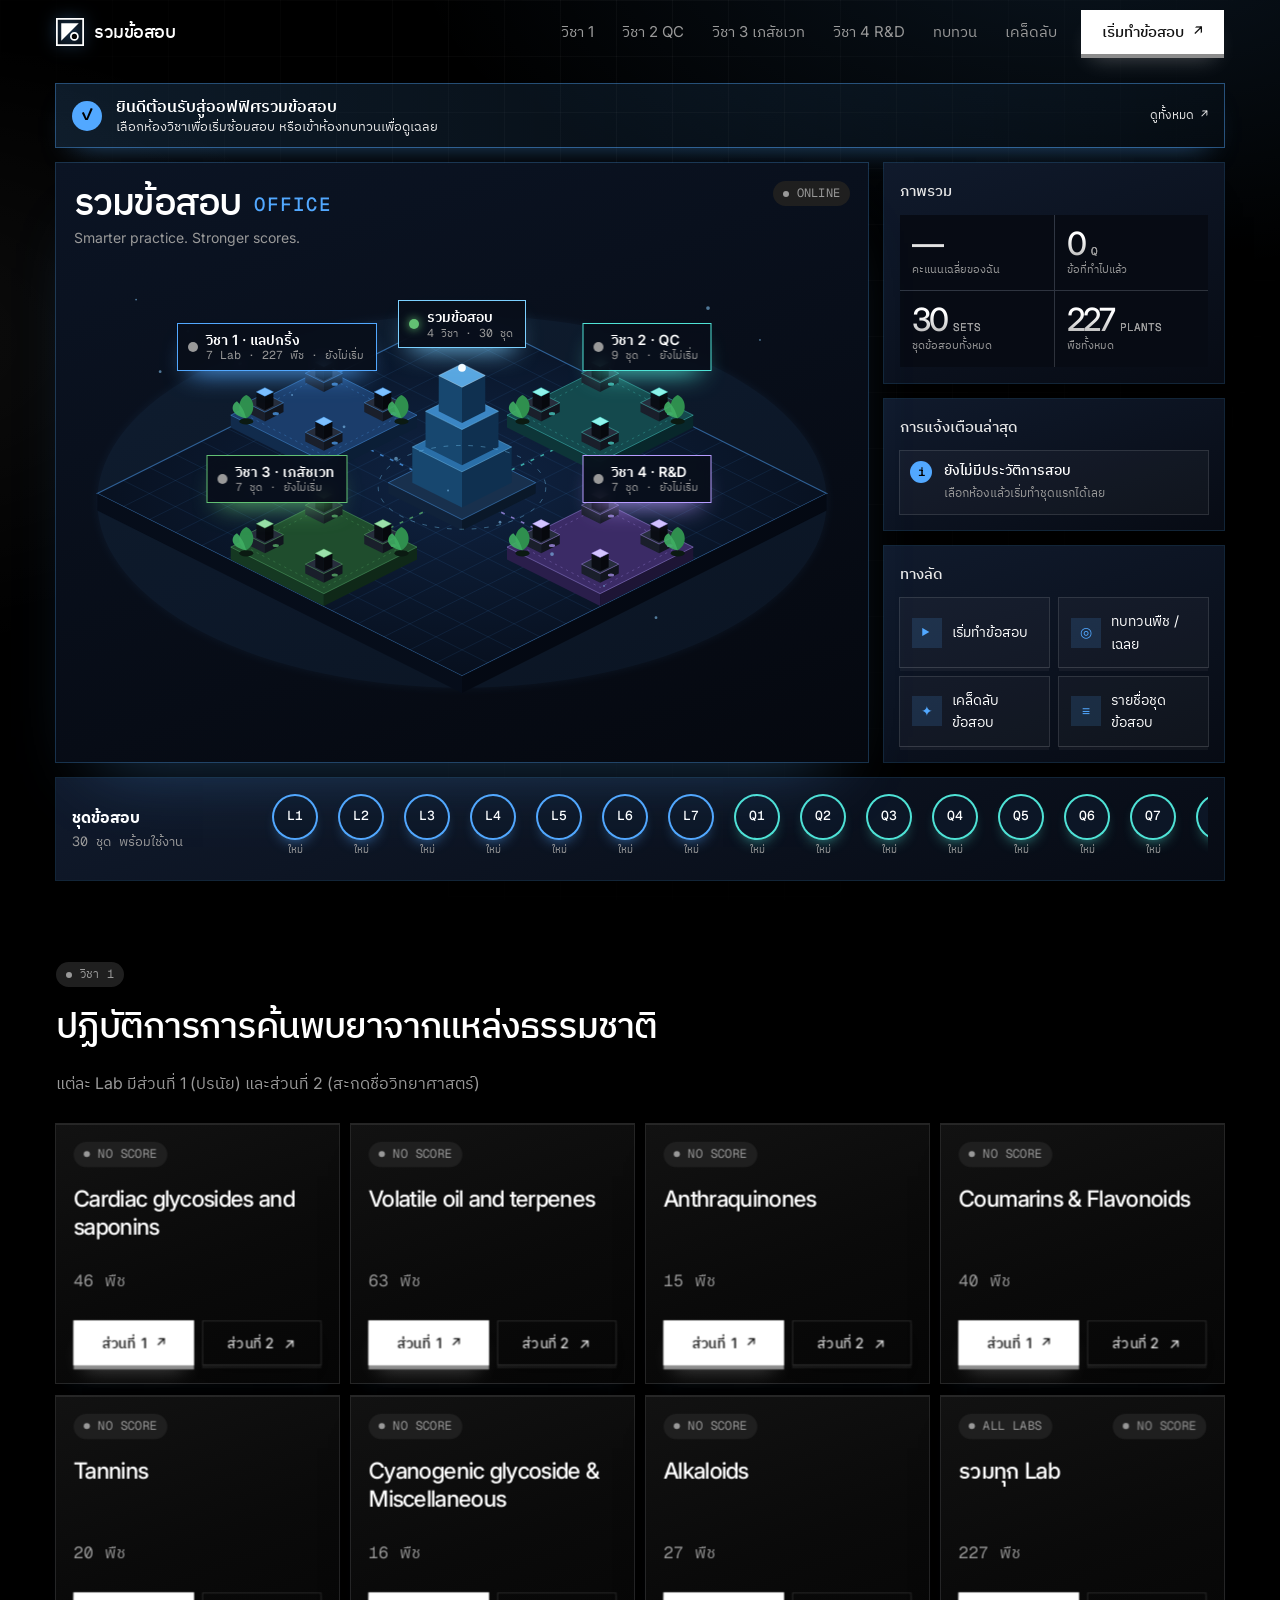
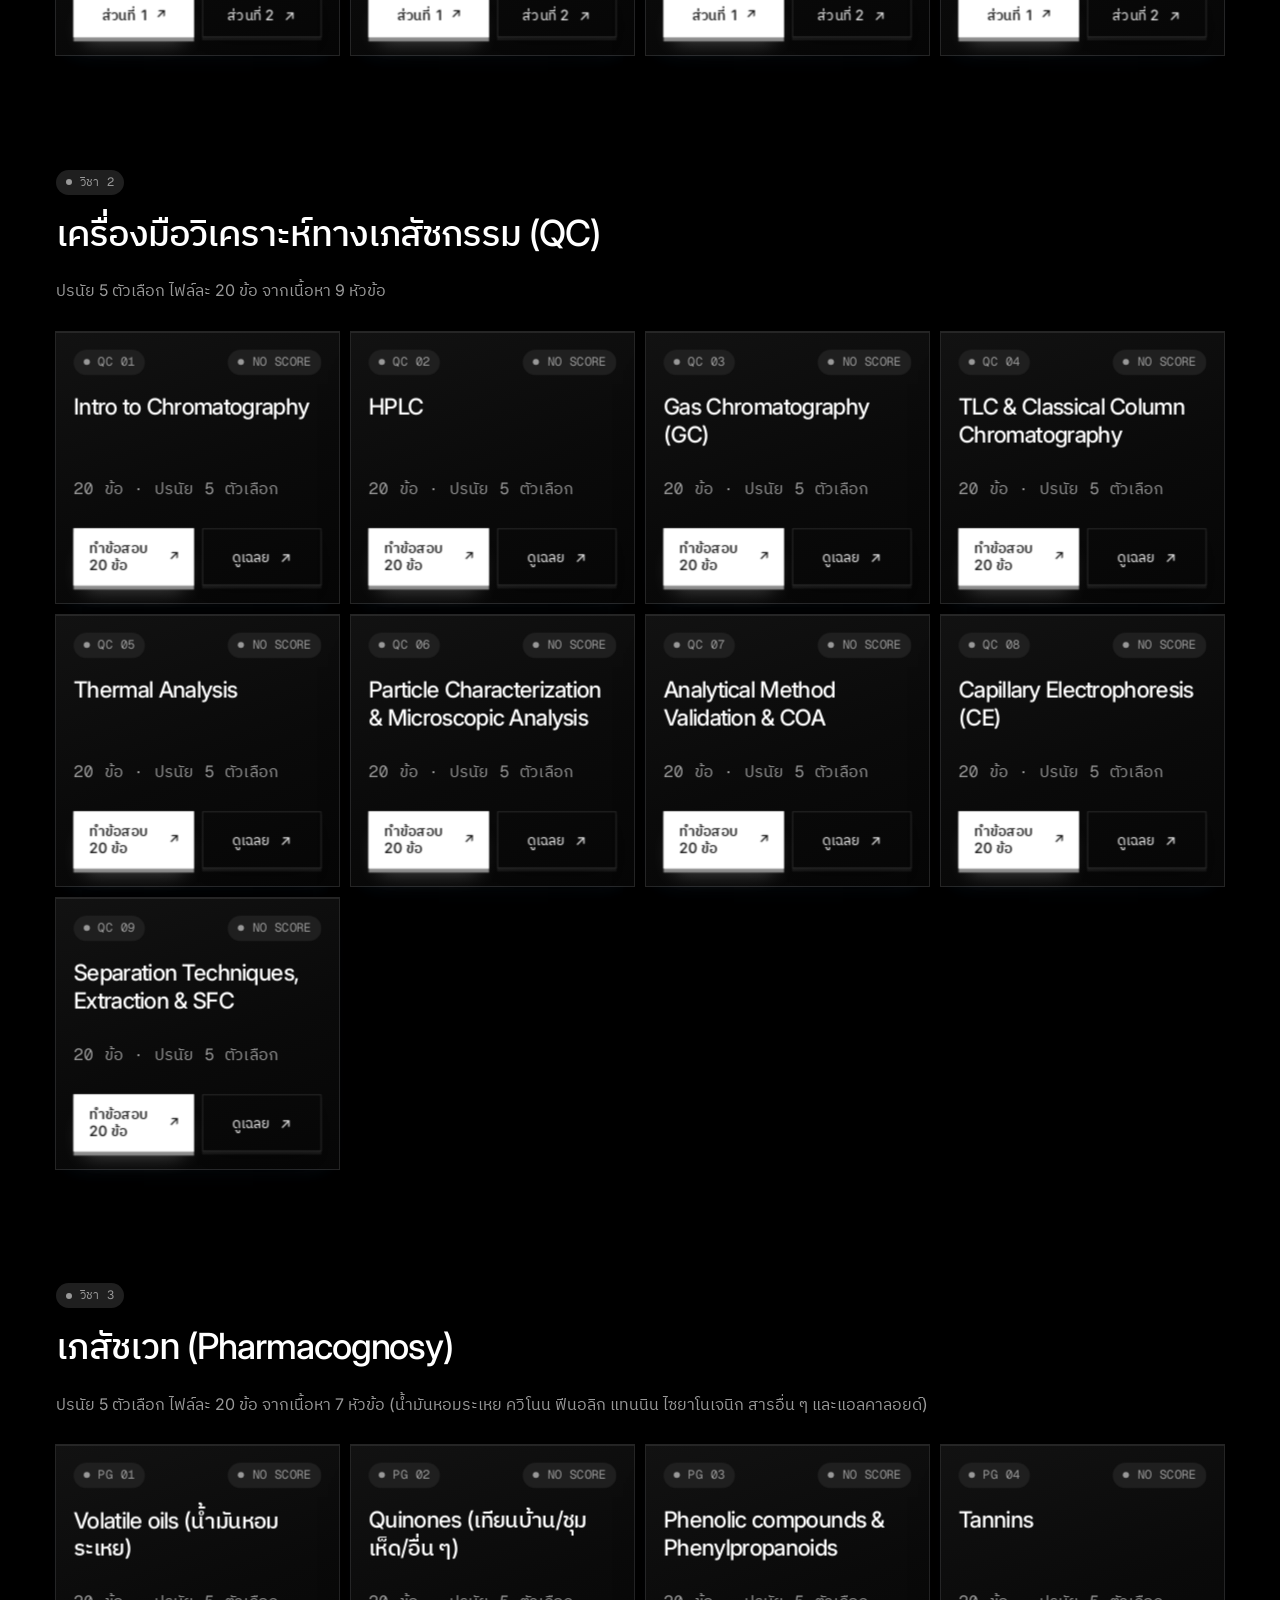
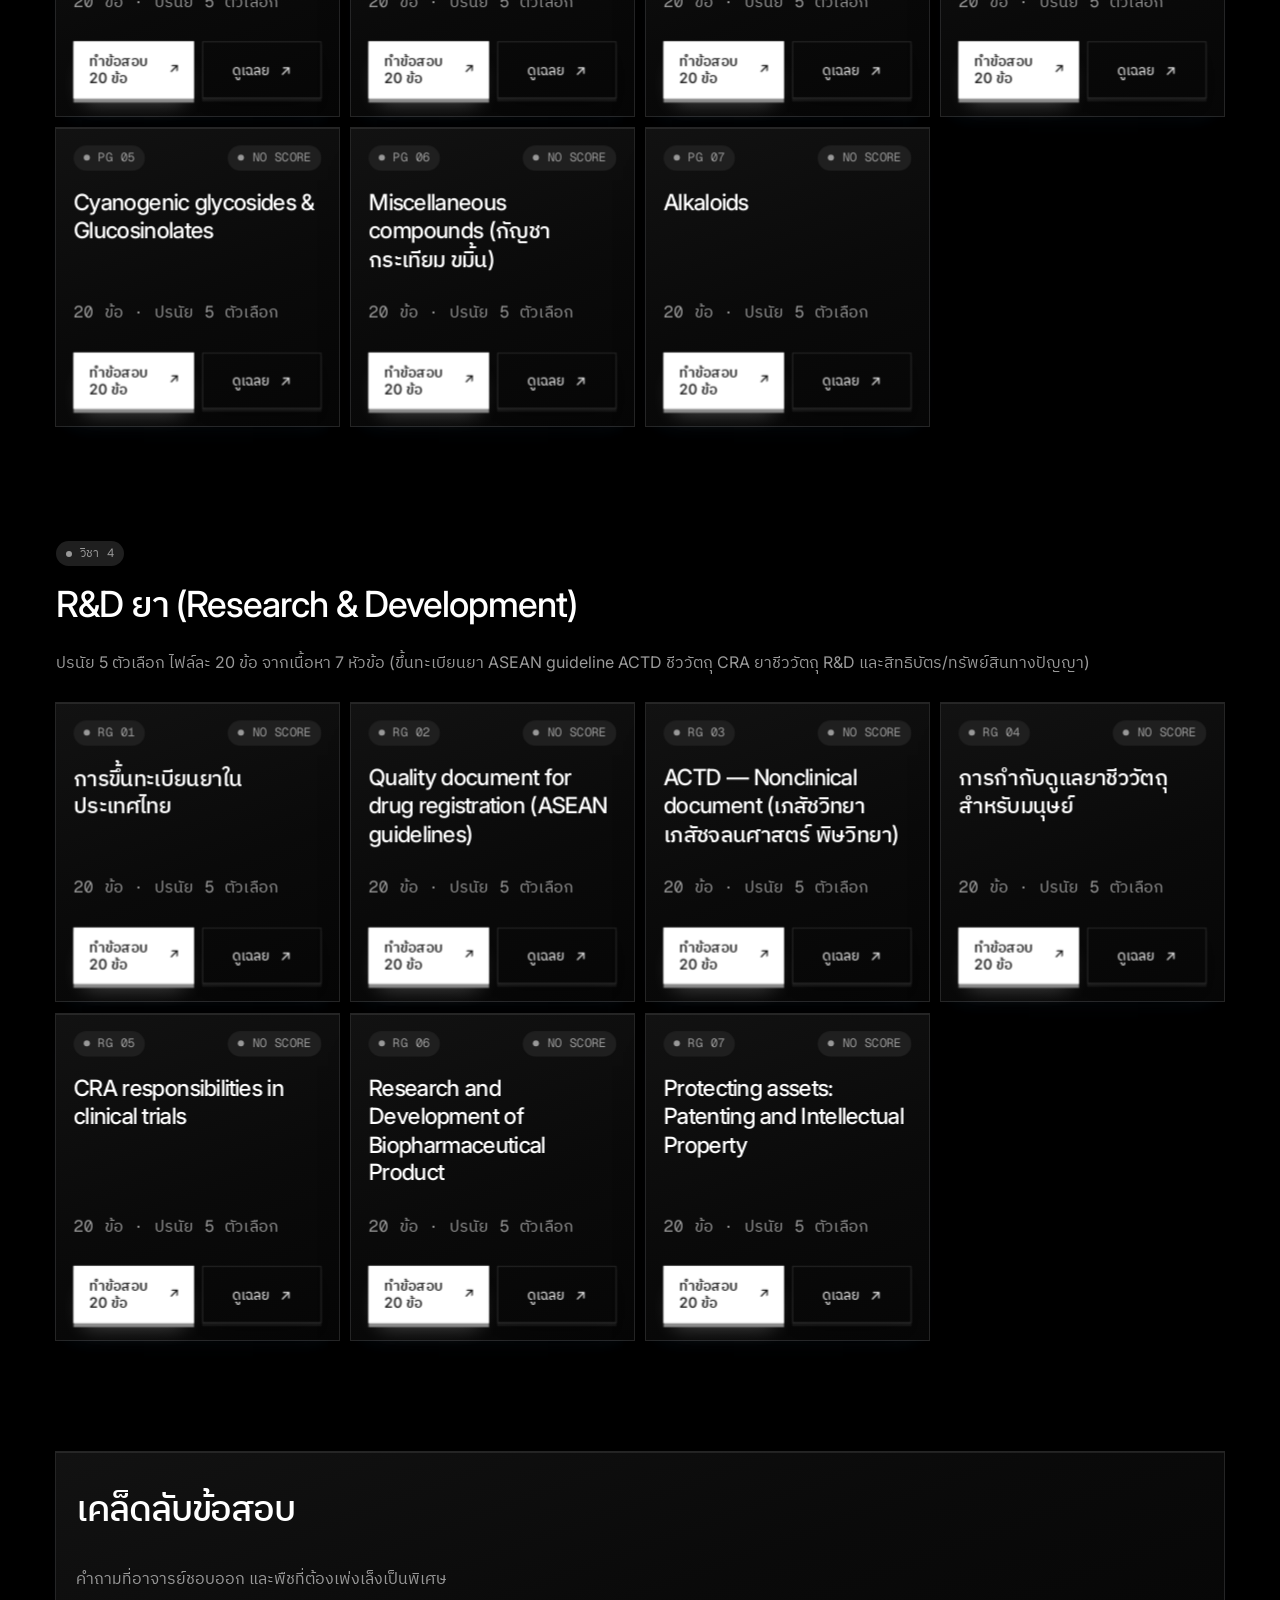
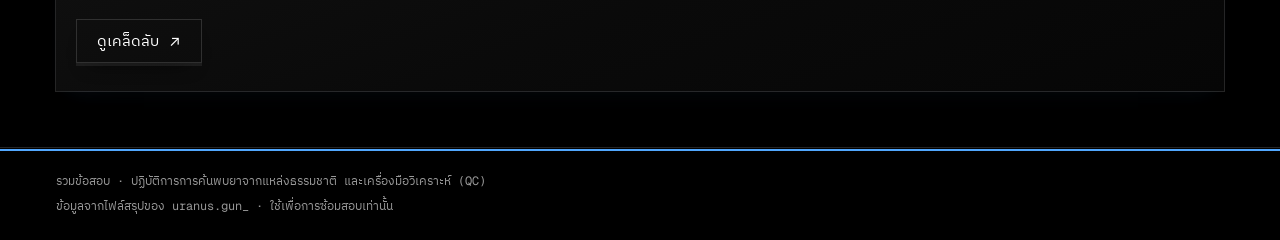
==== index.html @ a658aff1 "Give each set its own page (#/<subject>/<set>) with set tabs and prev/next Co-Authored-By: Claude So" ====
<!doctype html>
<html lang="th">
<head>
  <meta charset="utf-8">
  <meta name="viewport" content="width=device-width, initial-scale=1, viewport-fit=cover">
  <title>รวมข้อสอบ</title>
  <meta name="description" content="ซ้อมสอบแลปกริ้งรายวิชาปฏิบัติการการค้นพบยาจากแหล่งธรรมชาติ ปรนัย 5 ตัวเลือก และเติมตัวอักษรสะกดชื่อวิทยาศาสตร์">
  <meta name="theme-color" content="#000000">
  <link rel="icon" href="data:image/svg+xml,%3Csvg xmlns='http://www.w3.org/2000/svg' viewBox='0 0 32 32'%3E%3Crect width='32' height='32' fill='%23000'/%3E%3Cpath d='M6 26V6h20z' fill='%23fff'/%3E%3C/svg%3E">
  <link rel="preconnect" href="https://fonts.googleapis.com">
  <link rel="preconnect" href="https://fonts.gstatic.com" crossorigin>
  <link href="https://fonts.googleapis.com/css2?family=Geist+Mono:wght@400;500&family=IBM+Plex+Sans+Thai:wght@400;500;600&family=Inter:opsz,wght@14..32,400..600&display=swap" rel="stylesheet">
  <link rel="stylesheet" href="./assets/css/style.css?v=21">
</head>
<body>
  <a class="skip" href="#app">ข้ามไปเนื้อหา</a>
  <header class="site-header" id="header">
    <div class="wrap header-row">
      <a class="brand" href="#/" aria-label="หน้าแรก">
        <svg class="logo" viewBox="0 0 32 32" width="28" height="28" aria-hidden="true"><rect x="1" y="1" width="30" height="30" fill="none" stroke="#fff" stroke-width="2"/><path d="M6 26V6h20z" fill="#fff"/><circle cx="21" cy="21" r="4" fill="#000" stroke="#fff" stroke-width="2"/></svg>
        <span class="brand-name">รวมข้อสอบ</span>
      </a>
      <nav class="nav-desktop" aria-label="เมนูหลัก">
        <a href="#/labs" data-nav="labs">วิชา 1</a>
        <a href="#/qc" data-nav="qc">วิชา 2 QC</a>
        <a href="#/pg" data-nav="pg">วิชา 3 เภสัชเวท</a>
        <a href="#/rg" data-nav="rg">วิชา 4 R&D</a>
        <a href="#/review" data-nav="review">ทบทวน</a>
        <a href="#/tips" data-nav="tips">เคล็ดลับ</a>
      </nav>
      <a class="btn-square nav-cta" href="#/setup">เริ่มทำข้อสอบ <span class="arr" aria-hidden="true">↗</span></a>
      <button class="menu-btn" id="menuBtn" aria-label="เปิดเมนู" aria-expanded="false" aria-controls="mobileMenu"><span></span><span></span></button>
    </div>
  </header>
  <nav class="mobile-menu" id="mobileMenu" aria-label="เมนูมือถือ" hidden>
    <a href="#/labs">วิชา 1 · Labs</a>
    <a href="#/qc">วิชา 2 · QC</a>
    <a href="#/pg">วิชา 3 · เภสัชเวท</a>
    <a href="#/rg">วิชา 4 · R&D</a>
    <a href="#/review">ทบทวน</a>
    <a href="#/tips">เคล็ดลับ</a>
    <a href="#/setup" class="big">เริ่มทำข้อสอบ ↗</a>
  </nav>

  <main id="app" tabindex="-1"><p class="loading mono">LOADING…</p></main>

  <footer class="site-footer">
    <div class="wrap">
      <span class="mono dim">รวมข้อสอบ · ปฏิบัติการการค้นพบยาจากแหล่งธรรมชาติ และเครื่องมือวิเคราะห์ (QC)</span>
      <span class="mono dim">ข้อมูลจากไฟล์สรุปของ uranus.gun_ · ใช้เพื่อการซ้อมสอบเท่านั้น</span>
    </div>
  </footer>

  <div class="lightbox" id="lightbox" hidden role="dialog" aria-label="ดูรูปขยาย"><button class="lb-close" aria-label="ปิด">✕</button><img alt=""></div>
  <script type="module" src="./assets/js/app.js?v=21"></script>
</body>
</html>
---- assets/css/style.css ----
:root {
  --bg: #000;
  --card: #0a0a0a;
  --ring: rgba(255, 255, 255, 0.145);
  --text: #fff;
  --dim: #999999;
  --sub: #e7e7e7;
  --blue: #52a8ff;
  --green: #62c073;
  --fail: #ededed;
  --chip: #1f1f1f;
  --track: rgba(255, 255, 255, 0.18);
  --font-display: "Inter Display", "Inter", "IBM Plex Sans Thai", "Noto Sans Thai", system-ui, sans-serif;
  --font-body: "Inter", "IBM Plex Sans Thai", "Noto Sans Thai", system-ui, sans-serif;
  --font-mono: "Geist Mono", "IBM Plex Sans Thai", "Noto Sans Thai", ui-monospace, monospace;
  --gutter: 16px;
}
* { box-sizing: border-box; }
html { scroll-behavior: smooth; -webkit-text-size-adjust: 100%; }
body {
  margin: 0; background: var(--bg); color: var(--text);
  font: 400 16px/1.6 var(--font-body); font-optical-sizing: auto;
  min-height: 100svh; display: flex; flex-direction: column; overflow-x: hidden;
}
body.noscroll { overflow: hidden; }
main { flex: 1; outline: none; }
img { max-width: 100%; display: block; }
a { color: inherit; }
button { font: inherit; color: inherit; cursor: pointer; }
:focus-visible { outline: 2px solid var(--blue); outline-offset: 2px; }
.skip { position: absolute; left: -999px; top: 0; background: #fff; color: #000; padding: 8px 12px; z-index: 100; }
.skip:focus { left: 8px; top: 8px; }
.mono { font-family: var(--font-mono); }
.dim { color: var(--dim); }
.small { font-size: 13px; }
.wrap { width: 100%; max-width: 1200px; margin: 0 auto; padding-inline: var(--gutter); }
.narrow { max-width: 820px; }
i.sci { font-style: italic; }
.loading { text-align: center; padding: 40vh 0; color: var(--dim); }

/* header */
.site-header { position: fixed; inset: 0 0 auto 0; z-index: 50; transition: background .2s, border-color .2s; border-bottom: 1px solid transparent; }
.site-header.solid { background: rgba(0, 0, 0, 0.86); backdrop-filter: blur(10px); border-color: var(--ring); }
.header-row { display: flex; align-items: center; gap: 24px; height: 64px; }
.brand { display: flex; align-items: center; gap: 10px; text-decoration: none; font-family: var(--font-display); font-weight: 500; letter-spacing: -0.5px; font-size: 18px; margin-right: auto; white-space: nowrap; }
.nav-desktop { display: none; gap: 28px; }
.nav-desktop a { text-decoration: none; color: var(--dim); font-size: 15px; transition: color .15s; }
.nav-desktop a:hover, .nav-desktop a.active { color: #fff; }
.site-header .nav-cta { display: none; }
.menu-btn { width: 44px; height: 44px; background: none; border: 1px solid var(--ring); position: relative; }
.menu-btn span { position: absolute; left: 12px; right: 12px; height: 2px; background: #fff; }
.menu-btn span:first-child { top: 17px; } .menu-btn span:last-child { top: 25px; }
.mobile-menu { position: fixed; inset: 0; z-index: 40; background: #000; padding: 96px var(--gutter) 32px; display: flex; flex-direction: column; gap: 4px; }
.mobile-menu[hidden] { display: none; }
.mobile-menu a { font-family: var(--font-display); font-size: 40px; letter-spacing: -1.5px; font-weight: 500; text-decoration: none; padding: 12px 0; border-bottom: 1px solid var(--ring); }
.mobile-menu a.big { margin-top: auto; border: 0; background: #fff; color: #121212; font-size: 20px; letter-spacing: 0; padding: 16px; text-align: center; }
@media (min-width: 820px) {
  .nav-desktop { display: flex; } .site-header .nav-cta { display: inline-flex; } .menu-btn { display: none; }
}

/* buttons / chips */
.btn-square {
  display: inline-flex; align-items: center; justify-content: center; gap: 10px; border-radius: 0; border: 1px solid #fff;
  background: #fff; color: #121212; padding: 12px 20px; min-height: 44px; font-weight: 500; font-size: 15px; text-decoration: none; line-height: 1.2;
  transition: background .15s, color .15s;
}
.btn-square:hover { background: var(--sub); }
.btn-square .arr { font-family: var(--font-mono); }
.btn-ghost {
  display: inline-flex; align-items: center; justify-content: center; gap: 10px; border-radius: 0; background: transparent; color: #fff;
  border: 1px solid var(--ring); padding: 12px 20px; min-height: 44px; font-size: 15px; text-decoration: none; line-height: 1.2;
}
.btn-ghost:hover { border-color: #fff; }
.chip {
  display: inline-flex; align-items: center; gap: 8px; background: var(--chip); border-radius: 100px; padding: 4px 10px;
  font: 400 12px/1.4 var(--font-mono); color: var(--dim); text-transform: uppercase; letter-spacing: .02em; white-space: nowrap; max-width: 100%; overflow: hidden; text-overflow: ellipsis;
}
.chip .dot { width: 6px; height: 6px; border-radius: 50%; background: var(--dim); display: inline-block; }
.chip.pass { color: var(--green); } .chip.pass .dot { background: var(--green); }
.chip.fail { color: var(--fail); box-shadow: inset 0 0 0 1px var(--fail); } .chip.fail .dot { background: none; border-radius: 0; width: auto; height: auto; }
.chip.fail .dot::before { content: "✕"; font-size: 10px; line-height: 1; }
.chip.hl .dot { background: var(--blue); } .chip.hl { color: var(--blue); }
.chips, .pchips { display: flex; flex-wrap: wrap; gap: 8px; }

/* hero */
.hero { position: relative; min-height: 100svh; display: flex; align-items: flex-end; overflow: hidden; }
.hero-bg { position: absolute; inset: 0; width: 100%; height: 100%; object-fit: cover; }
.hero-scrim { position: absolute; inset: 0; background: linear-gradient(to top, rgba(0, 0, 0, 0.76) 0%, rgba(0, 0, 0, 0) 93.785%); }
.hero-inner { position: relative; padding-bottom: 56px; padding-top: 120px; }
.hero h1 { font: 500 clamp(32px, 6vw, 60px)/1.12 var(--font-display); letter-spacing: -0.04em; max-width: 752px; margin: 20px 0 16px; }
.lead { color: var(--sub); max-width: 560px; font-size: 18px; margin: 0 0 28px; }
.hero-cta { display: flex; flex-wrap: wrap; gap: 12px; }

/* sections */
.section { padding-block: 56px; }
.page-top { padding-top: 104px; }
.sec-head { margin-bottom: 28px; }
h1, h2, h3 { font-family: var(--font-display); font-weight: 500; margin: 0; }
.h-page { font-size: clamp(32px, 5vw, 48px); letter-spacing: -0.04em; line-height: 1.15; margin-bottom: 24px; }
.sec-head h2, .tip-teaser h2 { font-size: clamp(26px, 4vw, 36px); letter-spacing: -0.03em; }
.h-sec { font-size: 22px; letter-spacing: -0.02em; margin: 40px 0 14px; }

/* metrics */
.metrics { display: grid; grid-template-columns: 1fr 1fr; border: 1px solid var(--ring); margin-top: 0; }
.metrics.tight { margin-bottom: 8px; grid-template-columns: repeat(3, 1fr); }
.metric { padding: 24px 16px; border-right: 1px solid var(--ring); border-bottom: 1px solid var(--ring); margin: 0 -1px -1px 0; }
.num { font: 500 clamp(36px, 7vw, 56px)/1.05 var(--font-display); letter-spacing: -0.06em; display: flex; align-items: baseline; gap: 6px; flex-wrap: wrap; }
.unit { font-size: 12px; letter-spacing: 0; color: var(--dim); font-weight: 400; }
.metrics-wrap { margin: 0; }
section.metrics { margin-top: 0; width: calc(100% - 2 * var(--gutter)); }
@media (min-width: 760px) { section.metrics { grid-template-columns: repeat(4, 1fr); } .metric { padding: 32px 24px; } }
@media (max-width: 520px) { .metrics.tight { grid-template-columns: 1fr; } }

/* bento */
.bento { display: grid; grid-template-columns: 1fr; gap: 12px; }
@media (min-width: 640px) { .bento { grid-template-columns: repeat(2, 1fr); } }
@media (min-width: 1000px) { .bento { grid-template-columns: repeat(4, 1fr); } }
.bento-card { background: var(--card); box-shadow: 0 0 0 1px var(--ring); padding: 20px; display: flex; flex-direction: column; gap: 10px; min-height: 230px; }
.bento-top { display: flex; justify-content: space-between; gap: 8px; flex-wrap: wrap; }
.bento-card h3 { font-size: 22px; letter-spacing: -0.04em; line-height: 1.25; flex: 1; margin-top: 8px; }
.bento-actions { display: flex; gap: 8px; flex-wrap: wrap; }
.bento-actions a { padding: 10px 14px; font-size: 14px; flex: 1; }
.tip-teaser { background: var(--card); box-shadow: 0 0 0 1px var(--ring); padding: 28px 20px; display: flex; flex-direction: column; gap: 12px; align-items: flex-start; }

/* setup */
.setup { display: flex; flex-direction: column; gap: 22px; }
fieldset { border: 0; padding: 0; margin: 0; min-width: 0; }
fieldset[hidden] { display: none; }
legend { padding: 0; margin-bottom: 10px; font-size: 12px; color: var(--dim); letter-spacing: .06em; text-transform: uppercase; }
.seg { display: flex; flex-wrap: wrap; gap: 8px; }
.seg-item { position: relative; }
.seg-item input, .check input { position: absolute; opacity: 0; pointer-events: none; }
.seg-item span { display: inline-block; padding: 10px 16px; min-height: 44px; line-height: 24px; background: var(--card); box-shadow: 0 0 0 1px var(--ring); cursor: pointer; font-size: 15px; }
.seg-item input:checked + span { box-shadow: 0 0 0 1px var(--blue); color: var(--blue); }
.seg-item input:focus-visible + span, .check input:focus-visible + span::before { outline: 2px solid var(--blue); outline-offset: 2px; }
.checks { display: flex; flex-wrap: wrap; gap: 8px 20px; }
.check { position: relative; display: inline-flex; align-items: center; min-height: 44px; cursor: pointer; }
.check span { display: inline-flex; align-items: center; gap: 10px; font-size: 15px; }
.check span::before { content: ""; width: 18px; height: 18px; box-shadow: 0 0 0 1px var(--ring); background: var(--card); flex: none; }
.check input:checked + span::before { background: var(--blue) url("data:image/svg+xml,%3Csvg xmlns='http://www.w3.org/2000/svg' viewBox='0 0 18 18'%3E%3Cpath d='M4 9l3.5 3.5L14 5.5' fill='none' stroke='%23000' stroke-width='2'/%3E%3C/svg%3E") center/18px; box-shadow: none; }
.check.inline { margin-bottom: 12px; }
.form-msg { color: var(--fail); border: 1px solid var(--fail); padding: 10px 14px; margin: 0; }
.setup-go { position: sticky; bottom: 0; padding: 12px 0 calc(12px + env(safe-area-inset-bottom)); background: linear-gradient(to top, #000 70%, transparent); }
.setup-go .btn-square { width: 100%; }
@media (min-width: 640px) { .setup-go .btn-square { width: auto; } }

/* quiz */
.quiz { padding-top: 88px; padding-bottom: 80px; max-width: 860px; }
.timeline { height: 6px; border-radius: 2px; background: var(--track); overflow: hidden; }
.tl-fill { height: 100%; background: var(--blue); border-radius: 2px; transition: width .3s; }
.tl-fill.full { background: var(--green); }
.quiz-meta { display: flex; justify-content: space-between; align-items: center; gap: 12px; margin: 18px 0 14px; flex-wrap: wrap; }
.prompt { font-size: clamp(22px, 4.5vw, 32px); letter-spacing: -0.03em; line-height: 1.3; margin-bottom: 18px; }
.qimg { position: relative; display: block; width: min(100%, 420px); padding: 0; border: 0; background: var(--card); box-shadow: 0 0 0 1px var(--ring); margin-bottom: 20px; }
.qimg img { width: 100%; height: auto; aspect-ratio: 1; object-fit: cover; }
.zoom { position: absolute; right: 8px; bottom: 8px; background: rgba(0, 0, 0, .75); padding: 2px 8px; font-size: 12px; }
.options { display: flex; flex-direction: column; gap: 10px; }
.opt { display: flex; align-items: flex-start; gap: 14px; width: 100%; text-align: left; background: var(--card); border: 0; box-shadow: 0 0 0 1px var(--ring); padding: 14px 16px; min-height: 56px; border-radius: 0; line-height: 1.5; }
.opt:not(:disabled):hover, .opt:not(:disabled):focus-visible { box-shadow: 0 0 0 1px var(--blue); }
.opt .letter { flex: none; width: 28px; height: 28px; display: grid; place-items: center; background: var(--chip); color: var(--dim); font-size: 13px; }
.opt .otext { flex: 1; padding-top: 2px; overflow-wrap: anywhere; }
.opt .mark { flex: none; width: 20px; font-family: var(--font-mono); padding-top: 2px; }
.opt:disabled { cursor: default; color: var(--text); opacity: 1; }
.opt.picked { box-shadow: 0 0 0 1px var(--blue); }
.opt.right { box-shadow: 0 0 0 1px var(--green); } .opt.right .mark, .opt.right .letter { color: var(--green); }
.opt.wrong { box-shadow: 0 0 0 2px var(--fail); } .opt.wrong .mark { color: var(--fail); }
.opt:disabled:not(.right):not(.picked) { opacity: .55; }
.feedback { margin-top: 24px; }
.fb-head { display: flex; align-items: center; gap: 12px; flex-wrap: wrap; margin-bottom: 14px; }
.fb-text { font-size: 15px; }
.next-row { display: flex; align-items: center; gap: 14px; margin-top: 18px; }

/* spelling */
.spell { display: flex; flex-wrap: wrap; gap: 18px 28px; margin: 8px 0 18px; }
.spell-word { display: flex; flex-wrap: nowrap; gap: 5px; }
.cellwrap { display: flex; flex-direction: column; align-items: center; gap: 2px; }
.cell { width: 34px; height: 44px; text-align: center; font: 500 20px/1 var(--font-mono); background: var(--card); color: #fff; border: 0; box-shadow: 0 0 0 1px rgba(255,255,255,.3); border-radius: 0; padding: 0; text-transform: none; }
span.cell.fixed { display: grid; place-items: center; background: none; box-shadow: none; width: 16px; color: var(--dim); }
input.cell:focus { box-shadow: 0 0 0 2px var(--blue); outline: none; }
input.cell.given { color: var(--dim); background: var(--chip); }
input.cell.hinted { color: var(--blue); }
input.cell.right { box-shadow: 0 0 0 2px #62c073; color: #62c073; background: rgba(98, 192, 115, .1); }
input.cell.wrong { box-shadow: 0 0 0 2px var(--fail); color: var(--fail); }
.fix { height: 12px; font: 400 11px/12px var(--font-mono); color: #62c073; }
@media (max-width: 420px) { .cell { width: 26px; height: 40px; font-size: 17px; } .spell-word { gap: 3px; } span.cell.fixed { width: 10px; } }
.spell-actions { display: flex; flex-wrap: wrap; gap: 10px; }

/* plant card */
.pcard { display: grid; grid-template-columns: 1fr; background: var(--card); box-shadow: 0 0 0 1px var(--ring); }
.pimg { padding: 0; border: 0; background: #000; display: block; min-width: 0; overflow: hidden; align-self: start; width: 100%; }
.pimg img { width: 100%; height: auto; aspect-ratio: 4 / 3; object-fit: cover; }
.pbody { padding: 16px; display: flex; flex-direction: column; gap: 10px; min-width: 0; }
.pbody h3 { font-size: 22px; letter-spacing: -0.03em; }
dl { margin: 0; display: flex; flex-direction: column; gap: 8px; }
.kv { display: grid; grid-template-columns: 112px 1fr; gap: 10px; font-size: 14px; }
.kv dt { color: var(--dim); font-size: 11px; letter-spacing: .04em; padding-top: 4px; }
.kv dd { margin: 0; overflow-wrap: anywhere; }
@media (min-width: 640px) { .pcard { grid-template-columns: 240px 1fr; } .pimg img { aspect-ratio: 1; } }
@media (max-width: 420px) { .kv { grid-template-columns: 1fr; gap: 0; } }

/* review (flashcards) */
.toolbar { display: flex; flex-direction: column; gap: 14px; margin-bottom: 14px; }
.search { width: 100%; max-width: 480px; min-height: 44px; background: var(--card); border: 0; box-shadow: 0 0 0 1px var(--ring); color: #fff; padding: 0 14px; font: inherit; border-radius: 0; }
.search:focus { outline: none; box-shadow: 0 0 0 2px var(--blue); }
.cards { display: grid; grid-template-columns: 1fr; gap: 12px; }
@media (min-width: 1000px) { .cards { grid-template-columns: 1fr 1fr; } .cards .pcard { grid-template-columns: 180px 1fr; } }
.flip.hidden-info:not(.revealed) .pbody dl, .flip.hidden-info:not(.revealed) .pbody h3 { filter: blur(9px); user-select: none; }
.flip.hidden-info { cursor: pointer; }

/* result */
.result-head { display: flex; align-items: center; gap: 16px; flex-wrap: wrap; margin-bottom: 8px; }
.result-head .h-page { margin: 0; }
.bars { display: flex; flex-direction: column; gap: 14px; }
.bar-label { display: flex; justify-content: space-between; gap: 12px; margin-bottom: 6px; font-size: 15px; }
.result-actions { display: flex; flex-wrap: wrap; gap: 10px; margin-top: 28px; }
.review { display: grid; grid-template-columns: 1fr; gap: 12px; }
.rv-side { display: flex; gap: 6px; overflow-x: auto; padding-bottom: 6px; scrollbar-width: thin; }
.rv-item { flex: none; display: flex; align-items: center; gap: 8px; background: var(--card); border: 0; box-shadow: 0 0 0 1px var(--ring); padding: 8px 12px; min-height: 40px; font-size: 13px; }
.sdot { width: 8px; height: 8px; border-radius: 50%; display: inline-block; flex: none; }
.sdot.ok { background: var(--green); } .sdot.no { background: none; box-shadow: 0 0 0 1.5px var(--fail); } .sdot.skip { background: var(--dim); }
.rv-table { min-width: 0; border: 1px solid var(--ring); }
.rv-row { display: flex; flex-direction: column; gap: 6px; padding: 14px; border-bottom: 1px solid var(--ring); font-size: 13px; overflow-wrap: anywhere; }
.rv-row:last-child { border-bottom: 0; }
.rv-row[hidden] { display: none; }
.rv-head { display: none; color: var(--dim); font-size: 11px; letter-spacing: .06em; }
.rv-row > span[data-l]::before { content: attr(data-l) " · "; font: 400 10px var(--font-mono); color: var(--dim); display: block; }
.rv-q { font-family: var(--font-body); font-size: 14px; }
.rv-row.flash { background: rgba(82, 168, 255, .12); }
@media (min-width: 900px) {
  .review { grid-template-columns: 240px 1fr; align-items: start; }
  .rv-side { flex-direction: column; overflow: auto; max-height: 70vh; position: sticky; top: 80px; }
  .rv-item { width: 100%; }
  .rv-row { display: grid; grid-template-columns: 1.6fr 1fr 1fr; gap: 16px; }
  .rv-head { display: grid; padding-block: 10px; }
  .rv-row > span[data-l]::before { display: none; }
}

/* tips */
.tips { padding-left: 22px; display: flex; flex-direction: column; gap: 10px; margin: 0; }
.tips.plain { list-style: none; padding: 0; }
.tips.plain li { background: var(--card); box-shadow: 0 0 0 1px var(--ring); padding: 12px 14px; }
.tips li::marker { color: var(--dim); font-family: var(--font-mono); }

/* footer & lightbox */
.site-footer { border-top: 1px solid var(--ring); padding: 24px 0 calc(24px + env(safe-area-inset-bottom)); font-size: 12px; }
.site-footer .wrap { display: flex; flex-direction: column; gap: 6px; }
.lightbox { position: fixed; inset: 0; z-index: 90; background: rgba(0, 0, 0, .94); display: grid; place-items: center; padding: 16px; }
.lightbox[hidden] { display: none; }
.lightbox img { max-width: 100%; max-height: 100%; object-fit: contain; }
.lb-close { position: absolute; top: 12px; right: 12px; width: 44px; height: 44px; background: #000; border: 1px solid var(--ring); }

@media (prefers-reduced-motion: reduce) { * { transition: none !important; scroll-behavior: auto !important; } }

.bento-top:empty { display: none; }
.chip .dot { flex: none; }

.explain { margin-top: 14px; padding: 14px 16px; background: var(--card); box-shadow: 0 0 0 1px var(--ring); font-size: 15px; }
.explain p { margin: 6px 0 0; color: var(--sub); }
.sec-head .chip { margin-bottom: 10px; }
.key { list-style: none; padding: 0; margin: 24px 0 0; display: flex; flex-direction: column; gap: 14px; counter-reset: k; }
.key-item { counter-increment: k; background: var(--card); box-shadow: 0 0 0 1px var(--ring); padding: 16px; }
.key-q { font: 500 18px/1.45 var(--font-display); margin: 10px 0; }
.key-q::before { content: "Q" counter(k, decimal-leading-zero) "  "; font-family: var(--font-mono); color: var(--dim); font-size: 13px; }
.key-opts { list-style: none; margin: 0; padding: 0; display: flex; flex-direction: column; gap: 8px; }
.key-opts li { padding: 10px 12px; box-shadow: 0 0 0 1px var(--ring); font-size: 15px; overflow-wrap: anywhere; }
.key-opts li.right { box-shadow: 0 0 0 1px var(--green); }
.key-opts li .mark { color: var(--green); margin-right: 8px; font-family: var(--font-mono); }

/* ================= 3D / depth theme ================= */
body {
  background:
    radial-gradient(1100px 560px at 85% -8%, rgba(82, 168, 255, 0.12), transparent 62%),
    radial-gradient(900px 520px at -10% 38%, rgba(255, 255, 255, 0.05), transparent 60%),
    #000;
  background-attachment: fixed;
}
body::before {
  content: ""; position: fixed; inset: 0; z-index: -1; pointer-events: none;
  background-image: linear-gradient(rgba(255, 255, 255, 0.035) 1px, transparent 1px), linear-gradient(90deg, rgba(255, 255, 255, 0.035) 1px, transparent 1px);
  background-size: 56px 56px;
  -webkit-mask-image: radial-gradient(ellipse at 50% 0%, #000 0%, transparent 78%);
  mask-image: radial-gradient(ellipse at 50% 0%, #000 0%, transparent 78%);
}
#app > * { animation: pagein 0.55s cubic-bezier(0.2, 0.7, 0.2, 1) both; }
@keyframes pagein { from { opacity: 0; transform: translateY(14px); } to { opacity: 1; transform: none; } }

.logo { filter: drop-shadow(0 0 8px rgba(82, 168, 255, 0.5)); }
.site-header.solid { box-shadow: 0 12px 30px -18px rgba(0, 0, 0, 0.9); }

/* scroll reveal (ใช้ property translate แยกจาก transform ของ tilt) */
.reveal { opacity: 0; translate: 0 28px; transition: opacity 0.7s cubic-bezier(0.2, 0.7, 0.2, 1) var(--d, 0ms), translate 0.7s cubic-bezier(0.2, 0.7, 0.2, 1) var(--d, 0ms); }
.reveal.in { opacity: 1; translate: 0 0; }

/* tilt + glare */
[data-tilt] {
  position: relative; transform-style: preserve-3d; will-change: transform;
  transform: perspective(900px) rotateX(var(--rx, 0deg)) rotateY(var(--ry, 0deg));
  transition: transform 0.35s cubic-bezier(0.2, 0.7, 0.2, 1), box-shadow 0.3s, opacity 0.7s cubic-bezier(0.2, 0.7, 0.2, 1) var(--d, 0ms), translate 0.7s cubic-bezier(0.2, 0.7, 0.2, 1) var(--d, 0ms);
}
[data-tilt].tilting { transition: transform 0.06s linear, box-shadow 0.3s, opacity 0.7s, translate 0.7s; }
[data-tilt]::after {
  content: ""; position: absolute; inset: 0; pointer-events: none; opacity: 0; transition: opacity 0.3s;
  background: radial-gradient(520px circle at var(--mx, 50%) var(--my, 50%), rgba(255, 255, 255, 0.11), transparent 45%);
}
[data-tilt].tilting::after { opacity: 1; }
.bento-card > * { transform: translateZ(18px); }

/* การ์ดซ้อนชั้น */
.bento-card, .tip-teaser {
  background: linear-gradient(160deg, #121212 0%, #0a0a0a 55%, #060606 100%);
  box-shadow: 0 0 0 1px var(--ring), 0 1px 0 rgba(255, 255, 255, 0.09) inset, 0 26px 40px -26px rgba(0, 0, 0, 0.95), 0 10px 22px -14px rgba(82, 168, 255, 0.14);
}
.bento-card:hover, .tip-teaser:hover {
  box-shadow: 0 0 0 1px rgba(82, 168, 255, 0.55), 0 1px 0 rgba(255, 255, 255, 0.12) inset, 0 34px 60px -26px rgba(82, 168, 255, 0.4), 0 14px 26px -14px rgba(0, 0, 0, 0.9);
}
.pcard { box-shadow: 0 0 0 1px var(--ring), 0 26px 40px -28px rgba(0, 0, 0, 0.95); background: linear-gradient(160deg, #101010, #070707); }
.pimg img { transition: transform 0.6s cubic-bezier(0.2, 0.7, 0.2, 1); }
.pcard:hover .pimg img { transform: scale(1.05); }
.metrics { background: linear-gradient(180deg, rgba(255, 255, 255, 0.035), transparent); box-shadow: 0 30px 50px -36px rgba(82, 168, 255, 0.25); }
.num { background: linear-gradient(180deg, #fff 30%, #8d8d8d 130%); -webkit-background-clip: text; background-clip: text; -webkit-text-fill-color: transparent; }
.num .unit { -webkit-text-fill-color: var(--dim); }
.chip.pass { box-shadow: 0 0 16px -4px rgba(98, 192, 115, 0.55); }

/* ปุ่มนูนกดยุบ */
.btn-square {
  box-shadow: 0 1px 0 #fff inset, 0 4px 0 #8c8c8c, 0 14px 22px -10px rgba(255, 255, 255, 0.28);
  transition: transform 0.12s ease, box-shadow 0.12s ease, background 0.15s;
}
.btn-square:hover { transform: translateY(-2px); box-shadow: 0 1px 0 #fff inset, 0 6px 0 #8c8c8c, 0 20px 28px -10px rgba(82, 168, 255, 0.5); }
.btn-square:active { transform: translateY(3px); box-shadow: 0 1px 0 #fff inset, 0 1px 0 #8c8c8c, 0 4px 8px -4px rgba(255, 255, 255, 0.3); }
.btn-ghost { box-shadow: 0 3px 0 rgba(255, 255, 255, 0.07), 0 12px 20px -14px rgba(0, 0, 0, 0.9); transition: transform 0.12s, border-color 0.15s, box-shadow 0.12s; }
.btn-ghost:hover { transform: translateY(-2px); box-shadow: 0 5px 0 rgba(255, 255, 255, 0.1), 0 18px 26px -14px rgba(82, 168, 255, 0.3); }
.btn-ghost:active { transform: translateY(2px); box-shadow: 0 1px 0 rgba(255, 255, 255, 0.07); }

/* ข้อสอบ: ตัวเลือก/ช่องตัวอักษรนูน */
.opt { transition: transform 0.15s ease, box-shadow 0.2s; box-shadow: 0 0 0 1px var(--ring), 0 6px 0 -3px rgba(255, 255, 255, 0.05), 0 16px 24px -18px rgba(0, 0, 0, 0.9); }
.opt:not(:disabled):hover, .opt:not(:disabled):focus-visible { transform: translateY(-2px) translateX(3px); box-shadow: 0 0 0 1px var(--blue), 0 16px 28px -14px rgba(82, 168, 255, 0.55); }
.opt.right { box-shadow: 0 0 0 1px var(--green), 0 14px 30px -14px rgba(98, 192, 115, 0.55); }
.opt.wrong { box-shadow: 0 0 0 2px var(--fail), 0 14px 26px -16px rgba(237, 237, 237, 0.25); }
.tl-fill { box-shadow: 0 0 14px rgba(82, 168, 255, 0.85); }
.tl-fill.full { box-shadow: 0 0 14px rgba(98, 192, 115, 0.8); }
input.cell { box-shadow: 0 0 0 1px rgba(255, 255, 255, 0.3), 0 4px 0 rgba(255, 255, 255, 0.1); transition: transform 0.12s, box-shadow 0.12s; }
input.cell:focus { transform: translateY(-3px); box-shadow: 0 0 0 2px var(--blue), 0 10px 18px -8px rgba(82, 168, 255, 0.7); }
.seg-item span { box-shadow: 0 0 0 1px var(--ring), 0 4px 0 rgba(255, 255, 255, 0.05); transition: transform 0.12s, box-shadow 0.15s; }
.seg-item:hover span { transform: translateY(-1px); }
.seg-item input:checked + span { box-shadow: 0 0 0 1px var(--blue), 0 4px 0 rgba(82, 168, 255, 0.35), 0 12px 22px -12px rgba(82, 168, 255, 0.6); }
.key-item, .explain { box-shadow: 0 0 0 1px var(--ring), 0 22px 34px -26px rgba(0, 0, 0, 0.95); }

/* ฮีโร่: วงแหวนรูปพืชหมุน 3 มิติ */
.hero { --px: 0; --py: 0; }
.hero-inner { z-index: 2; }
.hero h1 { text-shadow: 0 6px 40px rgba(0, 0, 0, 0.65); }
.ring {
  position: absolute; z-index: 1; left: 50%; top: 88px; width: 200px; height: 200px; margin-left: -100px; pointer-events: none;
  perspective: 1200px;
  transform: rotateX(calc(var(--py) * -6deg)) rotateY(calc(var(--px) * 10deg));
  transition: transform 0.25s ease-out;
}
.ring-inner { position: absolute; inset: 0; transform-style: preserve-3d; transform: rotateX(-12deg); animation: ring-spin 38s linear infinite; }
.ring-card {
  position: absolute; left: 50%; top: 50%; width: 84px; height: 108px; margin: -54px 0 0 -42px; padding: 4px; background: #fff;
  transform: rotateY(calc(var(--i) * 45deg)) translateZ(165px);
  box-shadow: 0 18px 36px -12px rgba(0, 0, 0, 0.8), 0 0 0 1px rgba(255, 255, 255, 0.4);
  -webkit-box-reflect: below 6px linear-gradient(transparent 62%, rgba(255, 255, 255, 0.22));
}
.ring-card img { width: 100%; height: 100%; object-fit: cover; display: block; }
@keyframes ring-spin { to { transform: rotateX(-12deg) rotateY(360deg); } }
@media (min-width: 900px) {
  .ring { left: auto; right: 7%; top: calc(50% - 170px); width: 340px; height: 340px; margin-left: 0; }
  .ring-card { width: 150px; height: 192px; margin: -96px 0 0 -75px; padding: 6px; transform: rotateY(calc(var(--i) * 45deg)) translateZ(330px); }
  .ring-inner { transform: rotateX(-10deg); }
  @keyframes ring-spin { to { transform: rotateX(-10deg) rotateY(360deg); } }
}
@media (prefers-reduced-motion: reduce) {
  .ring-inner { animation: none; }
  #app > * { animation: none; }
  .reveal { opacity: 1; translate: 0 0; }
}

.hero-bg { filter: brightness(0.72) saturate(1.05); }
.hero-scrim { background: linear-gradient(to bottom, rgba(0, 0, 0, 0.7) 0%, rgba(0, 0, 0, 0) 26%), linear-gradient(to top, rgba(0, 0, 0, 0.86) 0%, rgba(0, 0, 0, 0) 93.785%); }

@media (min-width: 900px) {
  .ring { right: 12%; }
  .ring-card { width: 136px; height: 174px; margin: -87px 0 0 -68px; transform: rotateY(calc(var(--i) * 45deg)) translateZ(270px); }
}

/* ================= Isometric office (home) ================= */
.office { padding-top: 84px; padding-bottom: 24px; display: flex; flex-direction: column; gap: 16px; }
.office-alert {
  display: flex; align-items: center; gap: 14px; text-decoration: none; padding: 12px 16px;
  background: linear-gradient(90deg, rgba(255, 93, 93, 0.16), rgba(255, 93, 93, 0.04)); box-shadow: 0 0 0 1px rgba(255, 93, 93, 0.5), 0 14px 30px -18px rgba(255, 93, 93, 0.6);
}
.office-alert.ok { background: linear-gradient(90deg, rgba(82, 168, 255, 0.16), rgba(82, 168, 255, 0.03)); box-shadow: 0 0 0 1px rgba(82, 168, 255, 0.45), 0 14px 30px -18px rgba(82, 168, 255, 0.6); }
.al-ico { width: 30px; height: 30px; display: grid; place-items: center; border-radius: 50%; font: 600 16px var(--font-mono); background: #ff5d5d; color: #000; flex: none; }
.office-alert.ok .al-ico { background: var(--blue); }
.al-text { display: flex; flex-direction: column; flex: 1; min-width: 0; line-height: 1.35; }
.al-text b { font-weight: 600; }
.al-text small { color: var(--sub); font-size: 13px; }
.al-go { font-size: 12px; color: var(--sub); white-space: nowrap; }
.office-main { display: grid; grid-template-columns: minmax(0, 1fr); gap: 16px; }
@media (min-width: 1100px) { .office-main { grid-template-columns: minmax(0, 1fr) 340px; } }
.office-scene { position: relative; padding: 18px; background: linear-gradient(160deg, #0b1424, #05080f); box-shadow: 0 0 0 1px rgba(82, 168, 255, 0.28), 0 40px 70px -40px rgba(82, 168, 255, 0.35); overflow: hidden; }
.office-head { display: flex; justify-content: space-between; align-items: flex-start; gap: 12px; margin-bottom: 4px; position: relative; z-index: 3; }
.office-head h1 { font-size: clamp(24px, 3.4vw, 38px); letter-spacing: -0.04em; line-height: 1.1; }
.office-head h1 span { color: var(--blue); font-family: var(--font-mono); font-size: 0.5em; letter-spacing: 0.1em; vertical-align: middle; margin-left: 6px; }
.office-head p { margin: 4px 0 0; color: var(--dim); font-size: 14px; }
.scene { position: relative; width: 100%; aspect-ratio: 1000 / 560; display: none; }
@media (min-width: 700px) { .scene { display: block; } .room-grid { display: none !important; } }
.scene svg { position: absolute; inset: 0; width: 100%; height: 100%; overflow: visible; }
.beam { stroke-width: 2; stroke-dasharray: 5 9; opacity: 0.7; animation: dash 1.6s linear infinite; }
@keyframes dash { to { stroke-dashoffset: -28; } }
.warn-ring { animation: warnpulse 1.6s ease-in-out infinite; transform-box: fill-box; transform-origin: center; }
@keyframes warnpulse { 0%, 100% { opacity: 0.2; } 50% { opacity: 0.95; } }
.hub-ring { animation: dash 3s linear infinite; stroke-dasharray: 6 10; }
.hub-beacon { animation: warnpulse 2s ease-in-out infinite; }
.screen { animation: flick 3.2s steps(1) infinite; }
.room:nth-child(odd) .screen { animation-delay: 0.9s; }
@keyframes flick { 0%, 100% { opacity: 1; } 47% { opacity: 1; } 50% { opacity: 0.55; } 53% { opacity: 1; } }
.pt { animation: floaty 6s ease-in-out infinite; opacity: 0.55; }
@keyframes floaty { 0%, 100% { transform: translateY(0); opacity: 0.2; } 50% { transform: translateY(-12px); opacity: 0.8; } }

.room-tag {
  position: absolute; transform: translate(-50%, 0); display: flex; align-items: center; gap: 8px; padding: 7px 12px 7px 10px; text-decoration: none; white-space: nowrap;
  background: rgba(8, 14, 26, 0.88); backdrop-filter: blur(6px); box-shadow: 0 0 0 1px var(--ac), 0 14px 26px -12px var(--ac); animation: bob 4.5s ease-in-out infinite; z-index: 2;
  font-size: clamp(11px, 1.35vw, 14px); transition: box-shadow 0.2s, background 0.2s;
}
.room-tag:nth-of-type(2n) { animation-delay: -1.4s; }
.room-tag:nth-of-type(3n) { animation-delay: -2.6s; }
@keyframes bob { 0%, 100% { margin-top: 0; } 50% { margin-top: -5px; } }
.room-tag:hover { background: rgba(14, 26, 46, 0.96); box-shadow: 0 0 0 2px var(--ac), 0 20px 36px -12px var(--ac); }
.rt-body { display: flex; flex-direction: column; line-height: 1.25; }
.rt-body b { font-weight: 600; }
.rt-body small { color: var(--dim); font-size: 0.82em; font-family: var(--font-mono); }
.rt-dot { width: 10px; height: 10px; border-radius: 50%; flex: none; background: var(--dim); }
.rt-dot.ok { background: var(--green); box-shadow: 0 0 10px var(--green); }
.rt-dot.warn { background: #ff5d5d; box-shadow: 0 0 10px #ff5d5d; animation: warnpulse 1.4s infinite; }
.rt-dot.new { background: var(--dim); }
.room-grid { display: grid; grid-template-columns: 1fr 1fr; gap: 10px; margin-top: 14px; }
.room-card { display: flex; flex-direction: column; gap: 3px; padding: 14px; text-decoration: none; background: rgba(255, 255, 255, 0.03); box-shadow: 0 0 0 1px var(--ac), 0 12px 24px -16px var(--ac); position: relative; }
.room-card .rt-dot { position: absolute; top: 12px; right: 12px; }
.room-card b { font-weight: 600; padding-right: 18px; }
.room-card small { font: 400 12px var(--font-mono); color: var(--sub); }

.office-side { display: flex; flex-direction: column; gap: 16px; }
.panel { padding: 16px; background: linear-gradient(160deg, #101a2c, #070b14); box-shadow: 0 0 0 1px rgba(82, 168, 255, 0.22), 0 24px 40px -30px rgba(0, 0, 0, 0.95); }
.panel h2 { font-size: 15px; letter-spacing: 0; margin-bottom: 12px; color: var(--sub); font-weight: 500; }
.ostats { display: grid; grid-template-columns: 1fr 1fr; gap: 1px; background: var(--ring); }
.ostat { background: #070b14; padding: 12px; }
.ostat .num { font-size: 32px; }
.ostat .mono { font-size: 11px; }
.notes { list-style: none; margin: 0; padding: 0; display: flex; flex-direction: column; gap: 10px; }
.note { display: grid; grid-template-columns: 24px 1fr auto; gap: 10px; align-items: start; padding: 10px; background: rgba(255, 255, 255, 0.03); box-shadow: 0 0 0 1px var(--ring); }
.note b { display: block; font-weight: 500; font-size: 14px; line-height: 1.3; overflow-wrap: anywhere; }
.note small { color: var(--dim); font-size: 12px; }
.note-ico { width: 22px; height: 22px; border-radius: 50%; display: grid; place-items: center; font: 600 12px var(--font-mono); background: var(--blue); color: #000; }
.note.fail .note-ico { background: #ff5d5d; }
.note.pass .note-ico { background: var(--green); }
.note.fail { box-shadow: 0 0 0 1px rgba(255, 93, 93, 0.45); }
.note-time { font-size: 11px; white-space: nowrap; }
.shorts { display: grid; grid-template-columns: 1fr 1fr; gap: 10px; }
.short { display: flex; align-items: center; gap: 10px; padding: 12px; text-decoration: none; font-size: 14px; background: rgba(255, 255, 255, 0.03); box-shadow: 0 0 0 1px var(--ring), 0 4px 0 rgba(255, 255, 255, 0.04); transition: transform 0.12s, box-shadow 0.15s; min-height: 56px; }
.short:hover { transform: translateY(-2px); box-shadow: 0 0 0 1px var(--blue), 0 14px 22px -12px rgba(82, 168, 255, 0.6); }
.short-ico { width: 30px; height: 30px; display: grid; place-items: center; background: rgba(82, 168, 255, 0.15); color: var(--blue); flex: none; }

.agent-bar { display: grid; grid-template-columns: minmax(0, 1fr); gap: 12px; padding: 14px 16px; background: linear-gradient(160deg, #101a2c, #070b14); box-shadow: 0 0 0 1px rgba(82, 168, 255, 0.22); }
@media (min-width: 900px) { .agent-bar { grid-template-columns: 180px minmax(0, 1fr); align-items: center; } }
.ab-title { display: flex; flex-direction: column; }
.ab-list { display: flex; gap: 8px; overflow-x: auto; padding: 4px 2px 8px; scrollbar-width: thin; }
.agent { flex: none; width: 58px; display: flex; flex-direction: column; align-items: center; gap: 4px; text-decoration: none; transition: transform 0.15s; }
.agent:hover { transform: translateY(-4px); }
.ag-av { width: 42px; height: 42px; display: grid; place-items: center; border-radius: 50%; font-size: 13px; font-weight: 500; background: #0c1626; box-shadow: 0 0 0 2px var(--ac), 0 8px 16px -8px var(--ac); }
.agent.warn .ag-av { box-shadow: 0 0 0 2px #ff5d5d, 0 8px 16px -8px #ff5d5d; }
.agent.ok .ag-av { background: rgba(98, 192, 115, 0.2); }
.agent small { font: 400 10px var(--font-mono); color: var(--dim); }
.agent.warn small { color: #ff8a8a; }
.agent.ok small { color: var(--green); }
@media (prefers-reduced-motion: reduce) { .beam, .hub-ring, .hub-beacon, .screen, .pt, .room-tag, .warn-ring { animation: none !important; } }

/* แท็บเลือกชุดข้อสอบ */
.set-tabs{display:flex;flex-wrap:wrap;gap:8px;margin:16px 0}
.set-tabs a{display:inline-flex;align-items:center;gap:6px;padding:8px 14px;border:1px solid var(--line,#2a3a55);border-radius:999px;color:inherit;text-decoration:none;font-size:14px;min-height:40px}
.set-tabs a small{opacity:.7;font-size:11px}
.set-tabs a.on,.set-tabs a:hover{border-color:var(--ac,#52a8ff);background:rgba(82,168,255,.14)}
.bento-card h3 a{color:inherit;text-decoration:none}
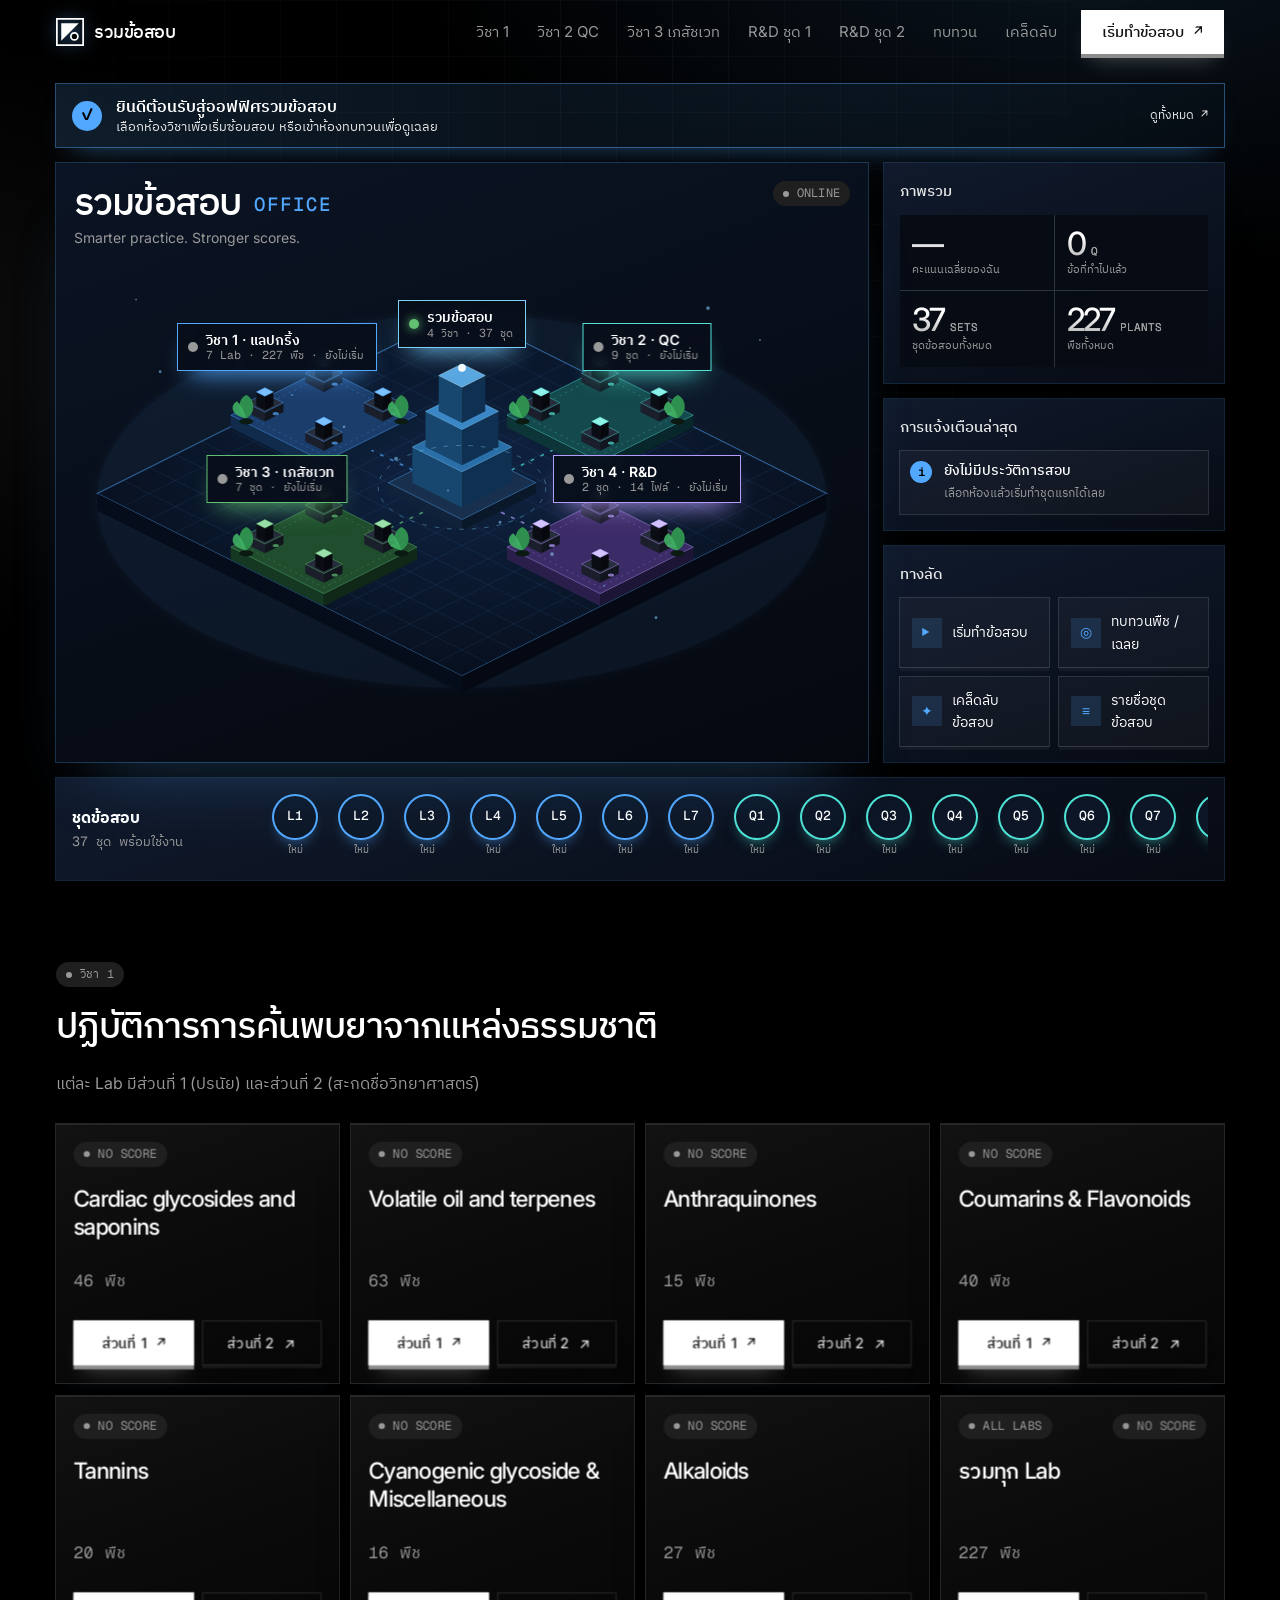
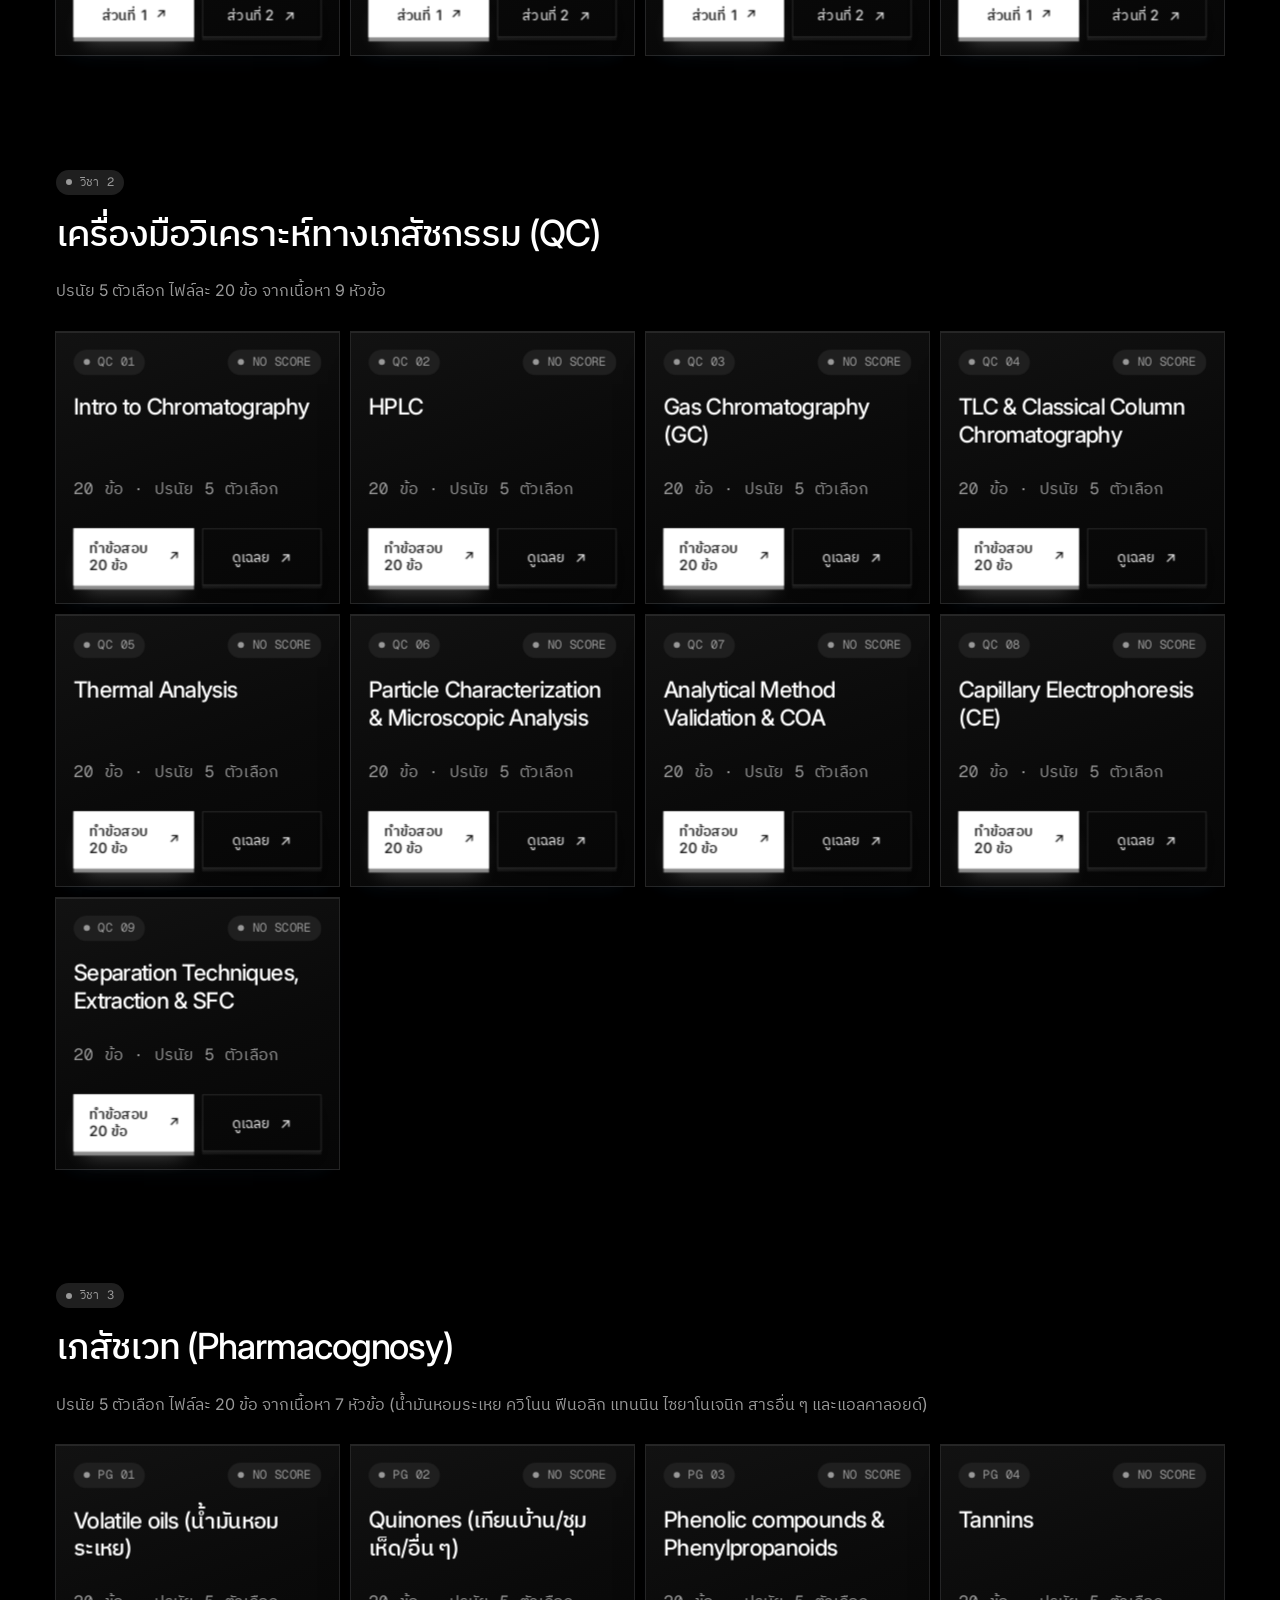
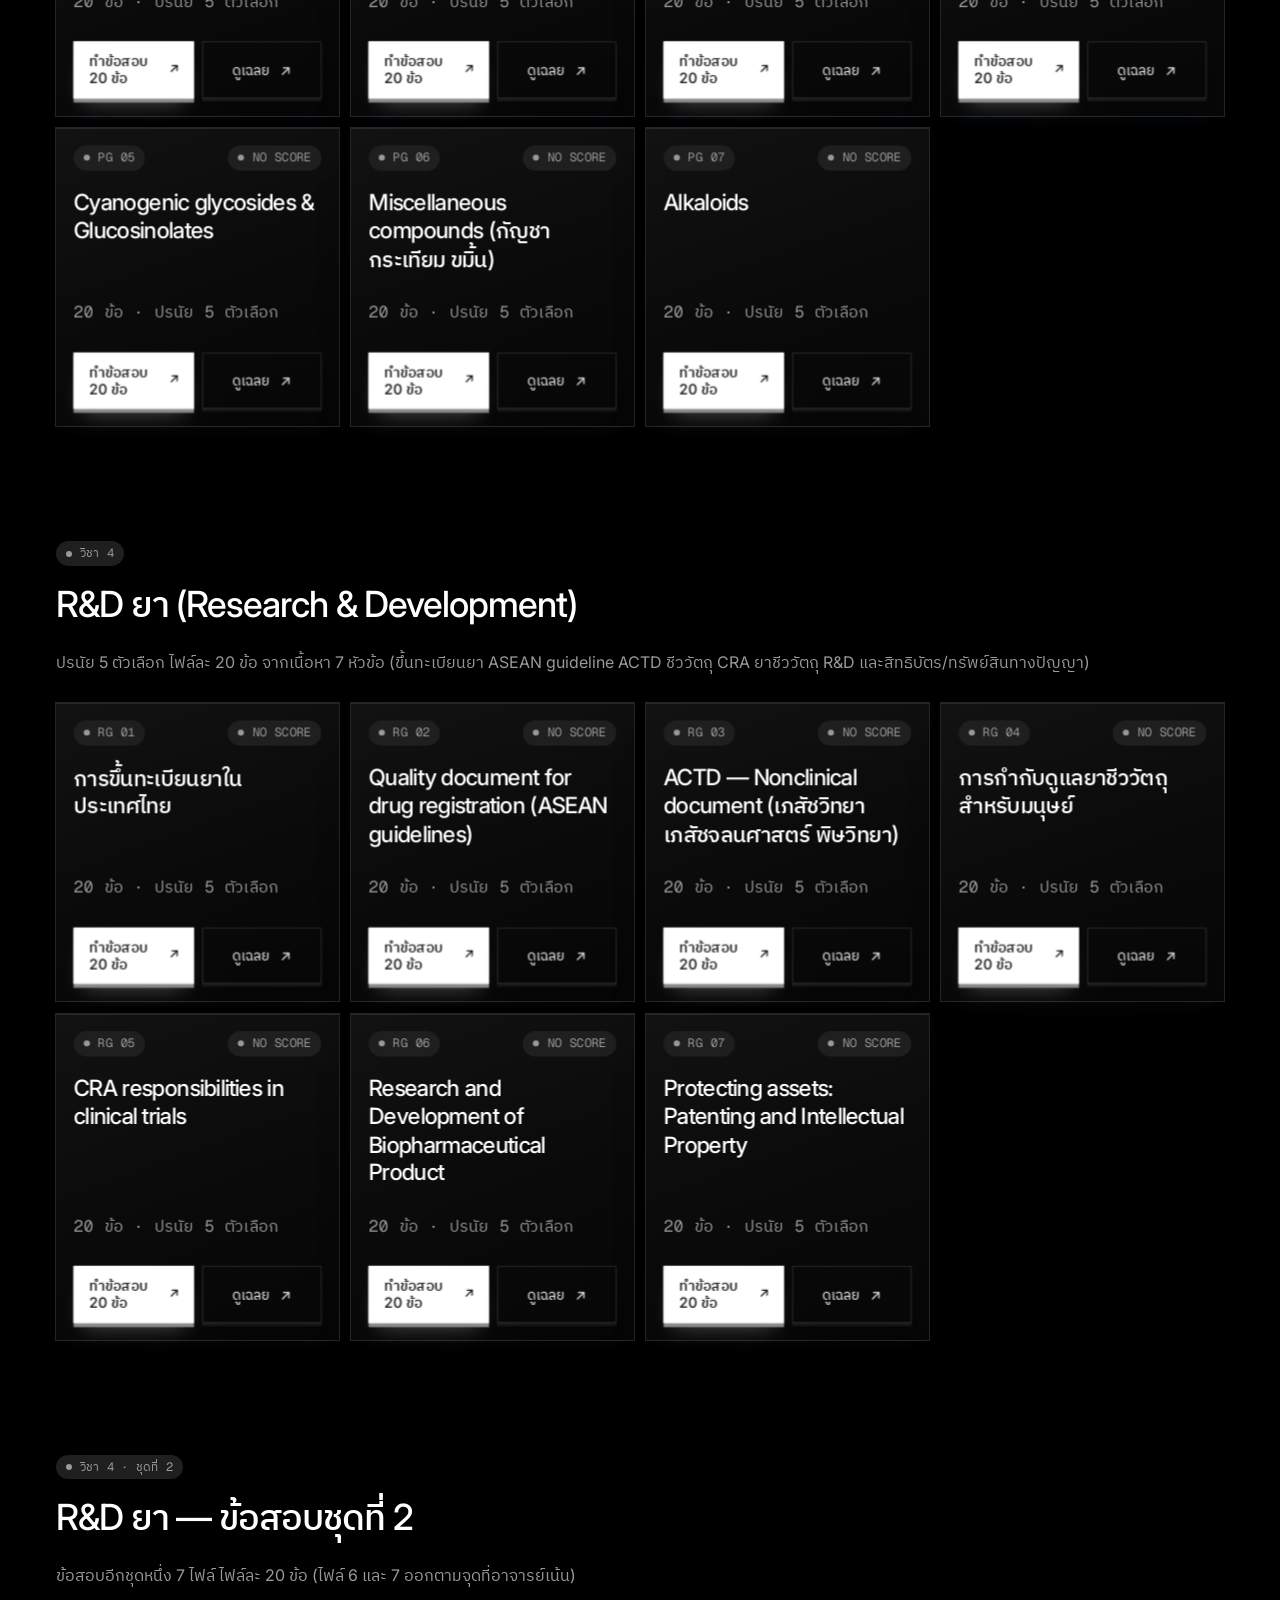
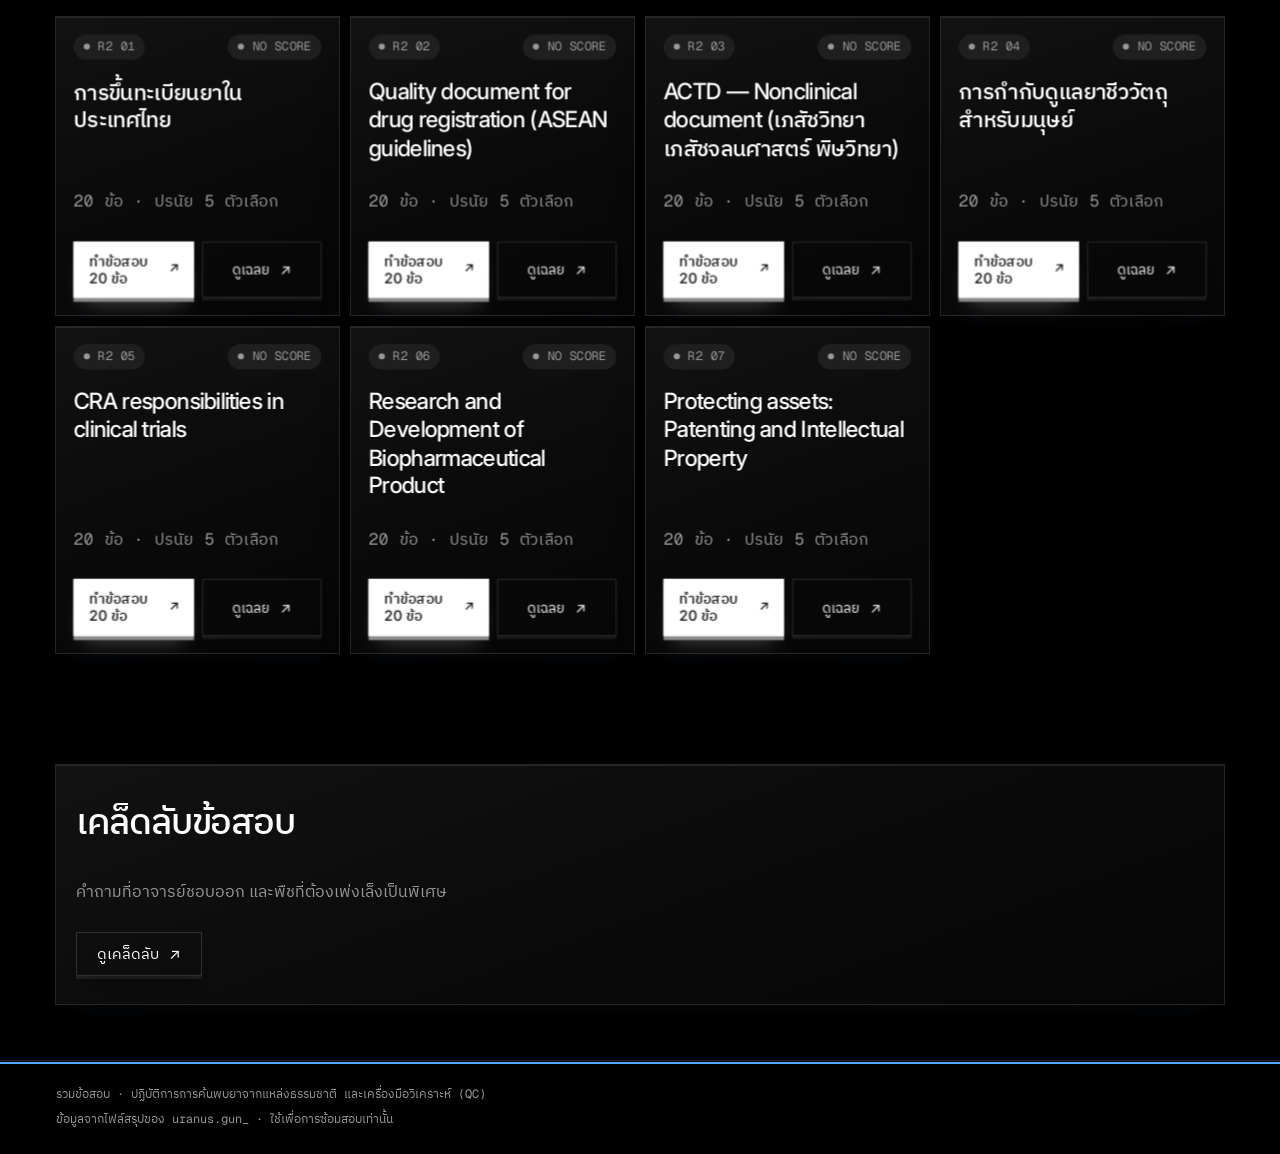
==== commit dae5ba5c: "R&D: add a second full exam set (7 files); switcher between set 1 and 2 Co-Authored-By: Claude Sonne" ====
--- a/index.html
+++ b/index.html
@@ -10,7 +10,7 @@
   <link rel="preconnect" href="https://fonts.googleapis.com">
   <link rel="preconnect" href="https://fonts.gstatic.com" crossorigin>
   <link href="https://fonts.googleapis.com/css2?family=Geist+Mono:wght@400;500&family=IBM+Plex+Sans+Thai:wght@400;500;600&family=Inter:opsz,wght@14..32,400..600&display=swap" rel="stylesheet">
-  <link rel="stylesheet" href="./assets/css/style.css?v=21">
+  <link rel="stylesheet" href="./assets/css/style.css?v=22">
 </head>
 <body>
   <a class="skip" href="#app">ข้ามไปเนื้อหา</a>
@@ -24,7 +24,8 @@
         <a href="#/labs" data-nav="labs">วิชา 1</a>
         <a href="#/qc" data-nav="qc">วิชา 2 QC</a>
         <a href="#/pg" data-nav="pg">วิชา 3 เภสัชเวท</a>
-        <a href="#/rg" data-nav="rg">วิชา 4 R&D</a>
+        <a href="#/rg" data-nav="rg">R&D ชุด 1</a>
+        <a href="#/r2" data-nav="r2">R&D ชุด 2</a>
         <a href="#/review" data-nav="review">ทบทวน</a>
         <a href="#/tips" data-nav="tips">เคล็ดลับ</a>
       </nav>
@@ -36,7 +37,8 @@
     <a href="#/labs">วิชา 1 · Labs</a>
     <a href="#/qc">วิชา 2 · QC</a>
     <a href="#/pg">วิชา 3 · เภสัชเวท</a>
-    <a href="#/rg">วิชา 4 · R&D</a>
+    <a href="#/rg">R&D · ข้อสอบชุด 1</a>
+    <a href="#/r2">R&D · ข้อสอบชุด 2</a>
     <a href="#/review">ทบทวน</a>
     <a href="#/tips">เคล็ดลับ</a>
     <a href="#/setup" class="big">เริ่มทำข้อสอบ ↗</a>
@@ -52,6 +54,6 @@
   </footer>
 
   <div class="lightbox" id="lightbox" hidden role="dialog" aria-label="ดูรูปขยาย"><button class="lb-close" aria-label="ปิด">✕</button><img alt=""></div>
-  <script type="module" src="./assets/js/app.js?v=21"></script>
+  <script type="module" src="./assets/js/app.js?v=22"></script>
 </body>
 </html>
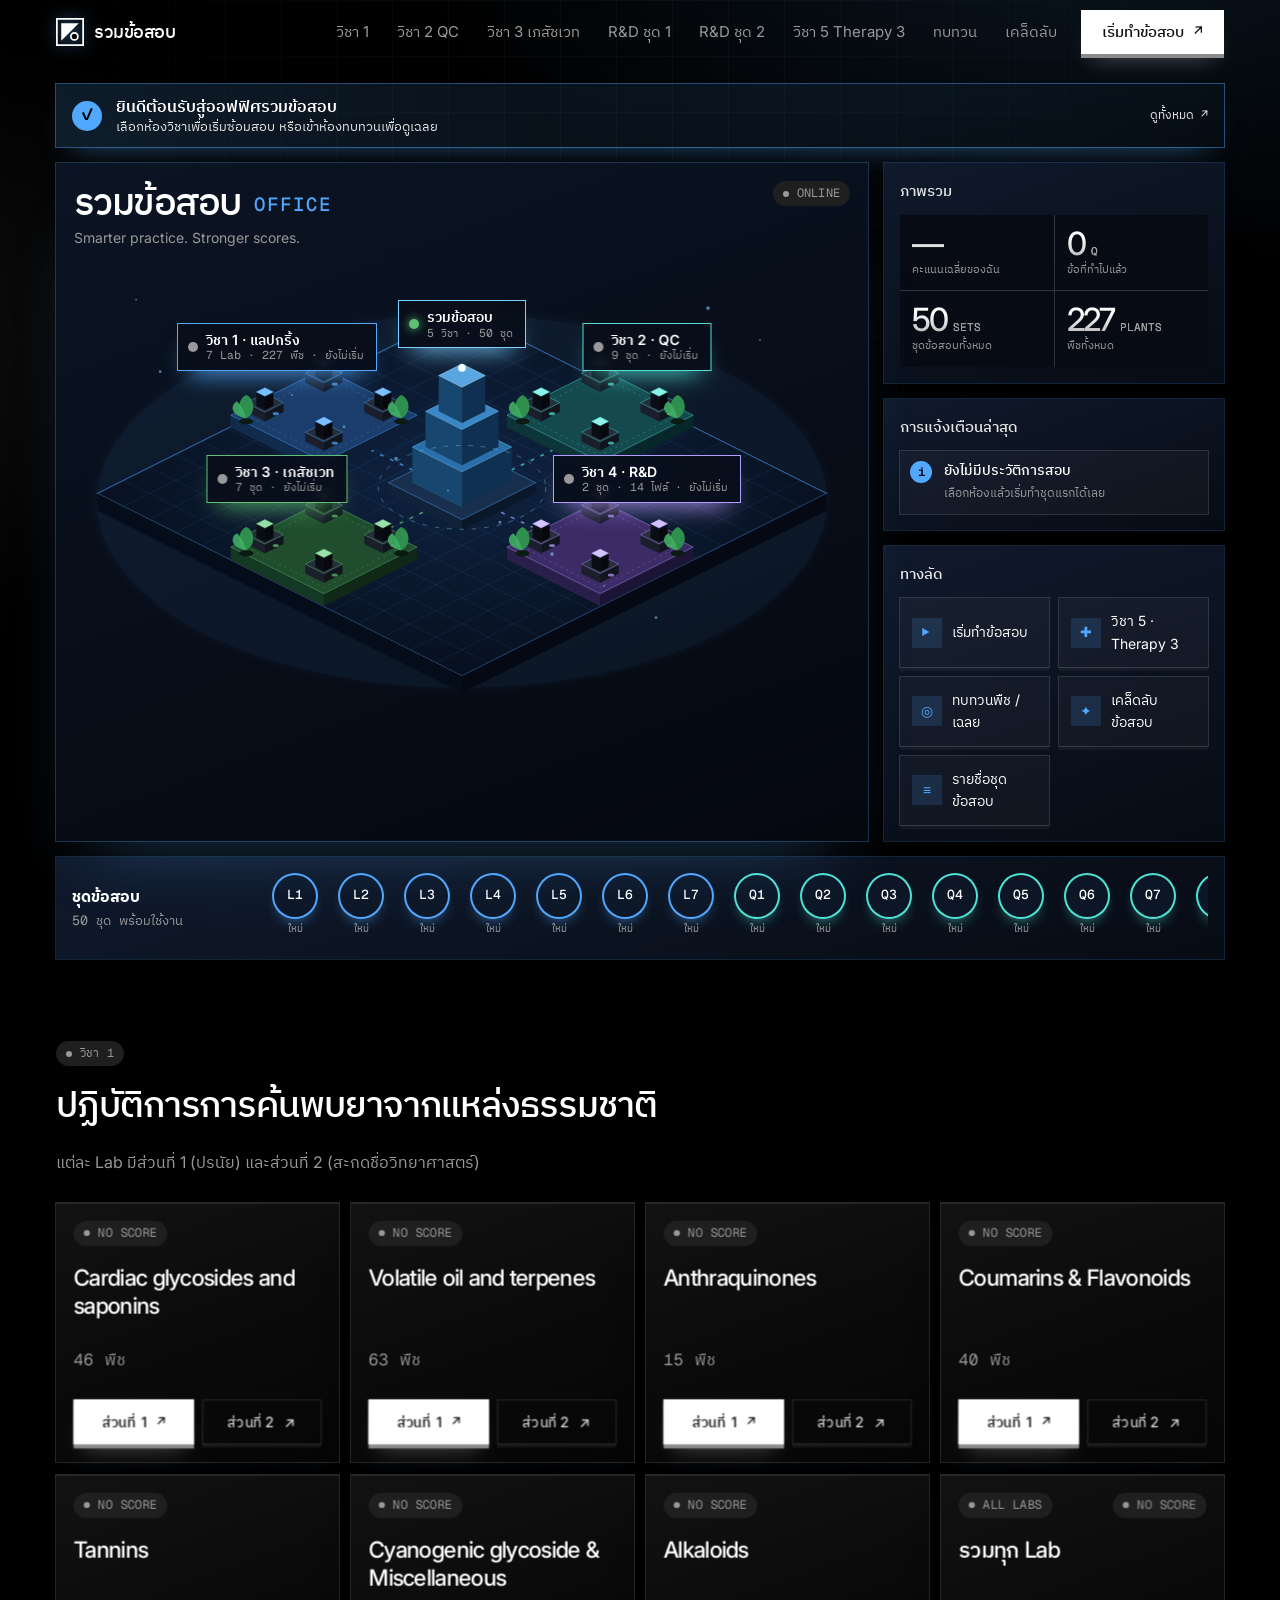
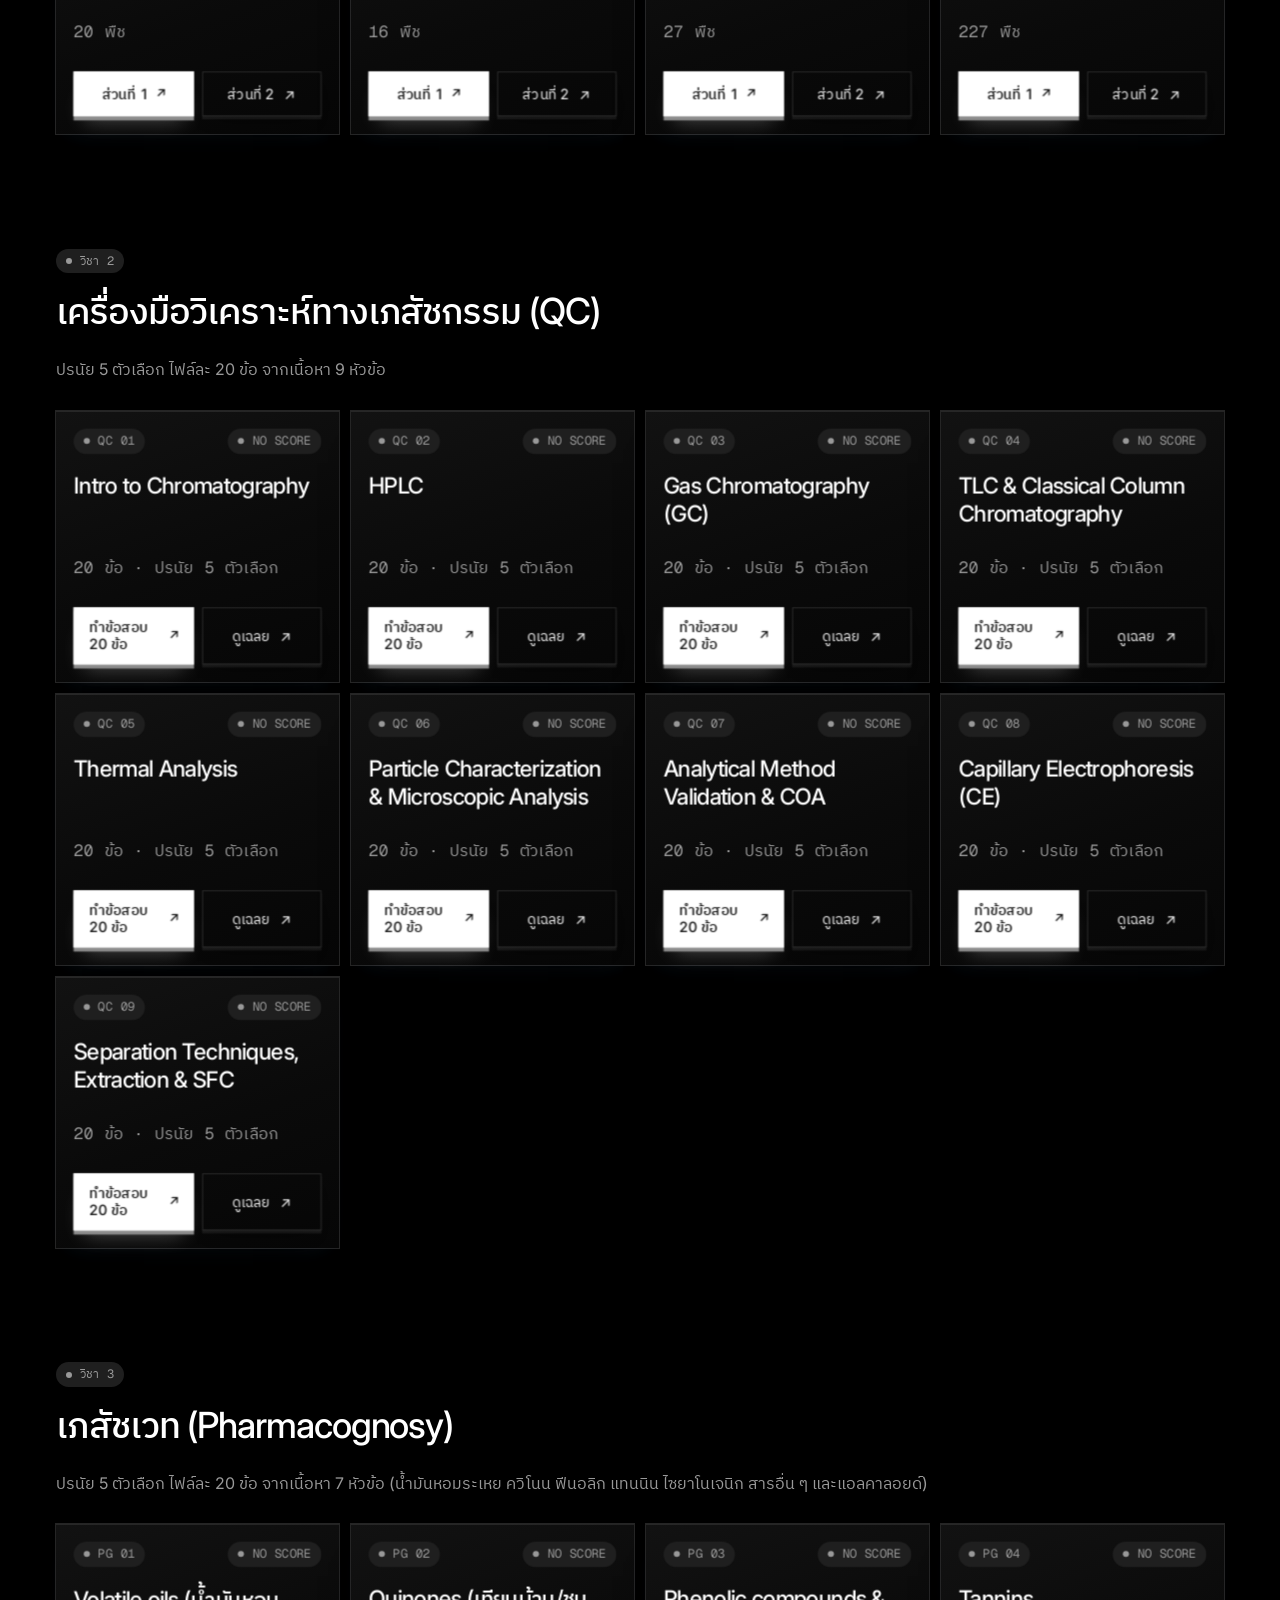
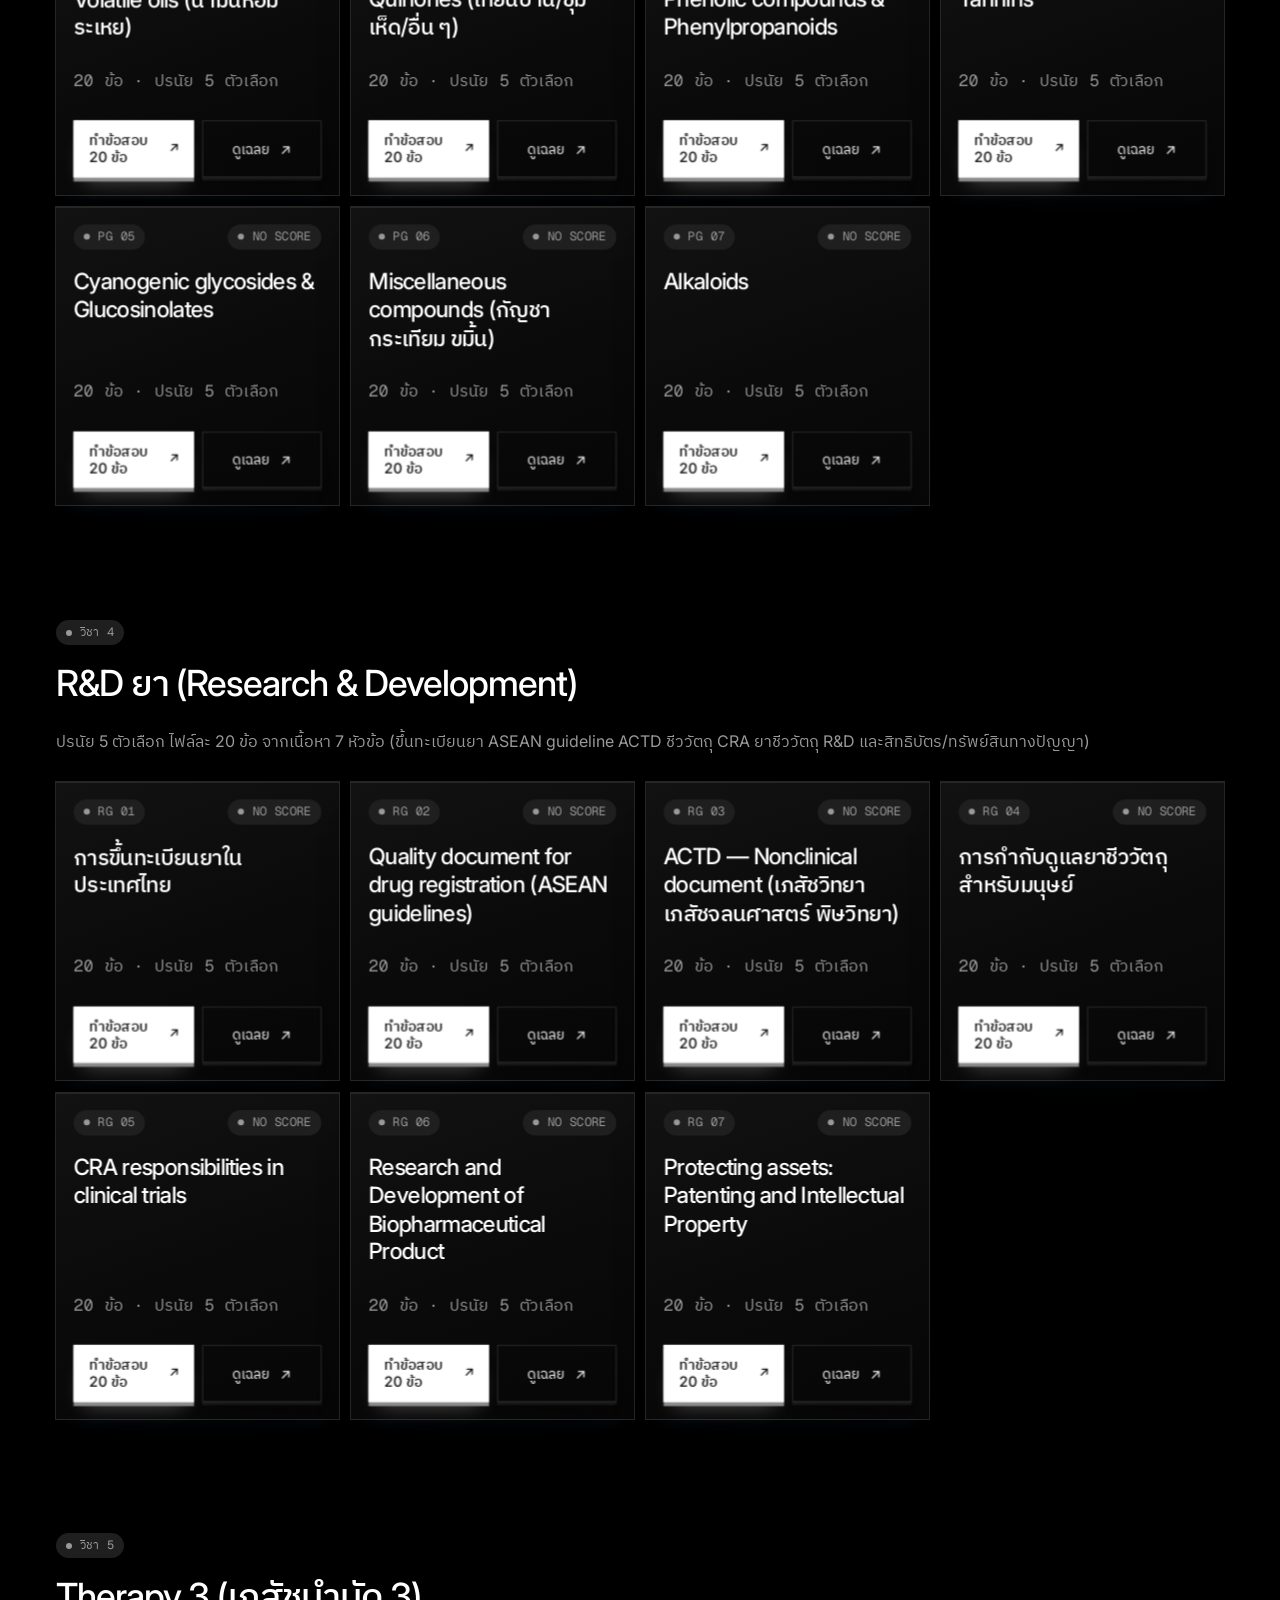
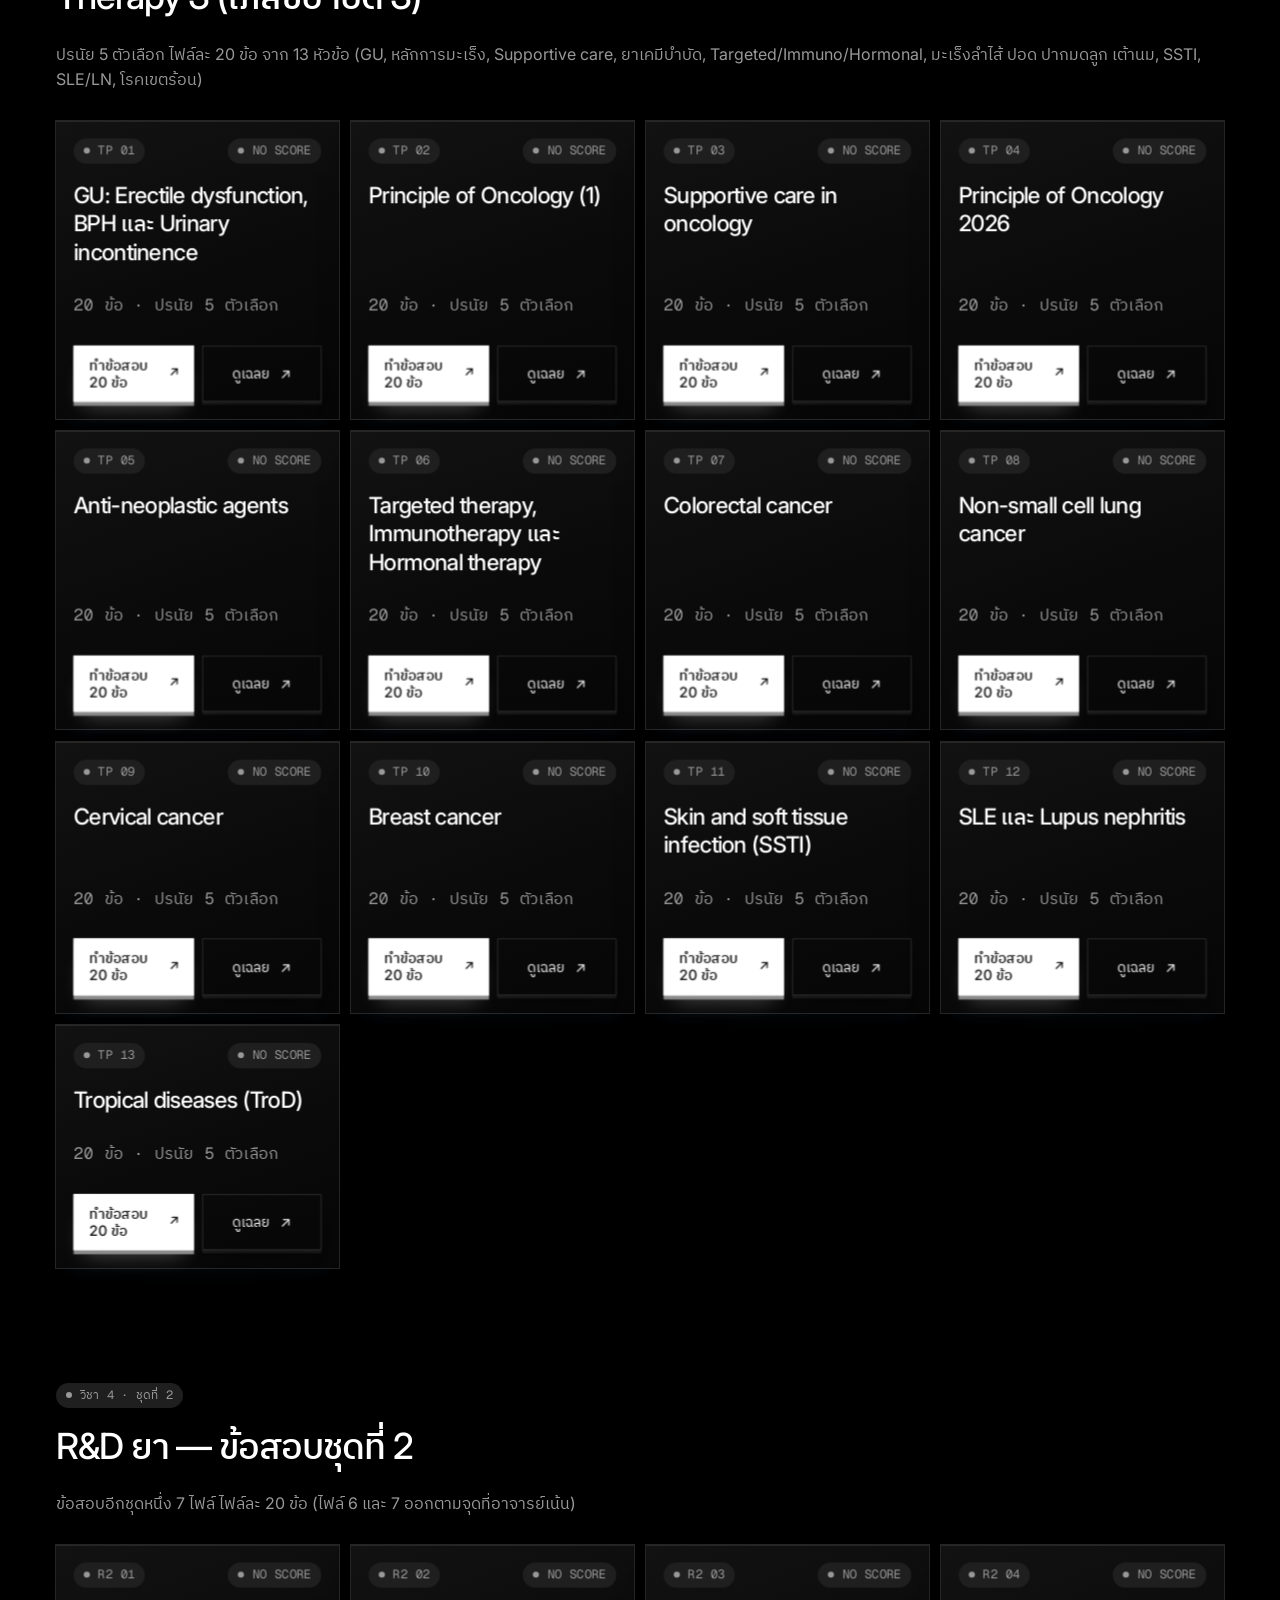
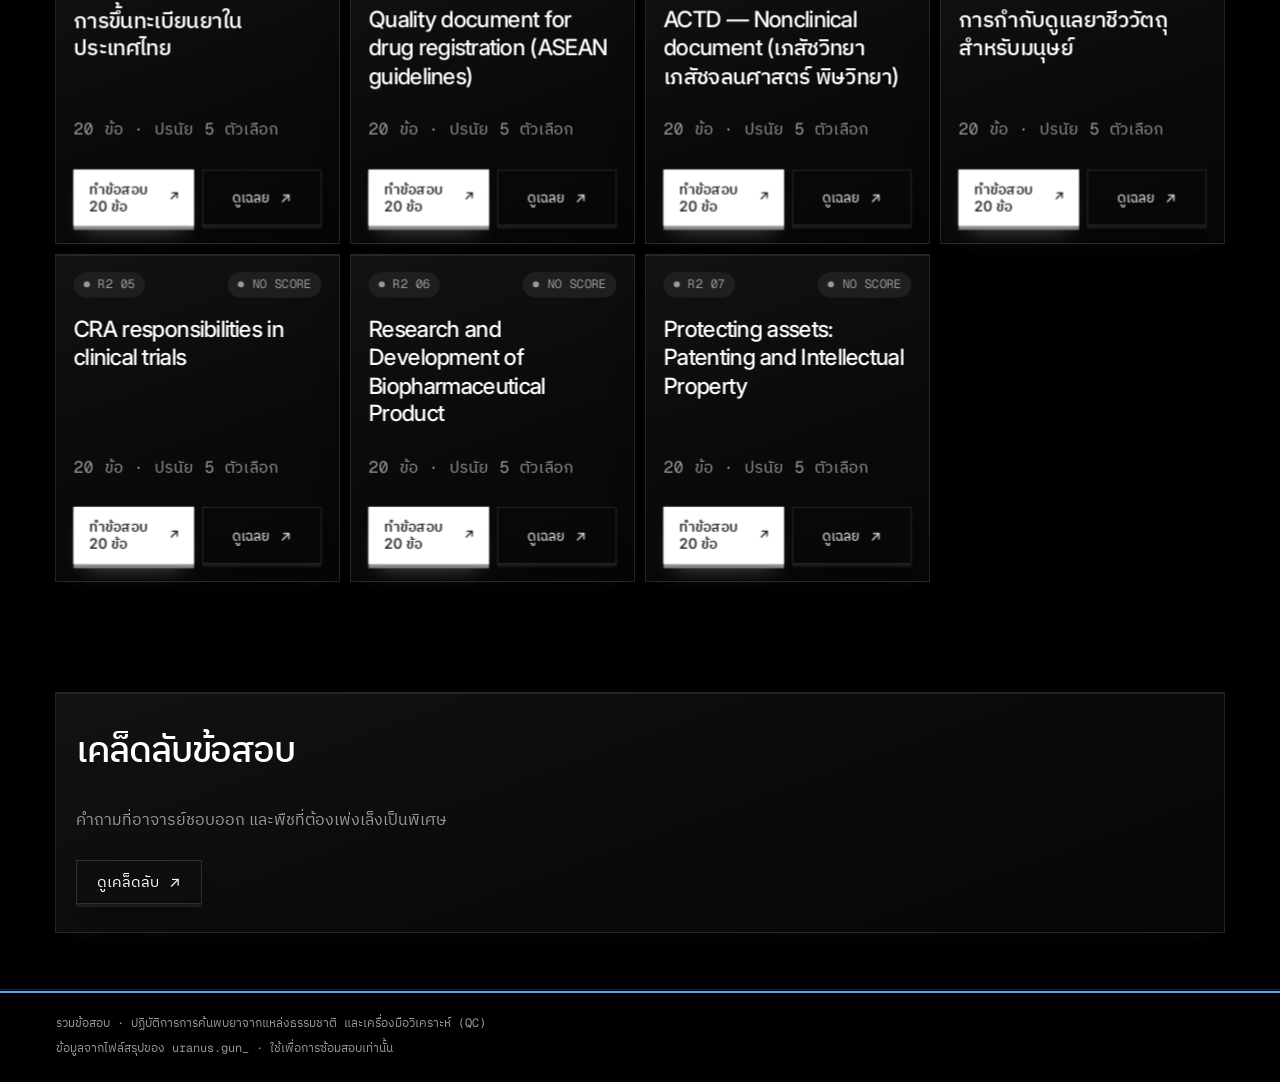
==== commit f8502f06: "Add subject 5: Therapy 3 (13 files x 20 MCQs) Co-Authored-By: Claude Sonnet 5.5 <noreply@anthropic.c" ====
--- a/index.html
+++ b/index.html
@@ -10,7 +10,7 @@
   <link rel="preconnect" href="https://fonts.googleapis.com">
   <link rel="preconnect" href="https://fonts.gstatic.com" crossorigin>
   <link href="https://fonts.googleapis.com/css2?family=Geist+Mono:wght@400;500&family=IBM+Plex+Sans+Thai:wght@400;500;600&family=Inter:opsz,wght@14..32,400..600&display=swap" rel="stylesheet">
-  <link rel="stylesheet" href="./assets/css/style.css?v=22">
+  <link rel="stylesheet" href="./assets/css/style.css?v=24">
 </head>
 <body>
   <a class="skip" href="#app">ข้ามไปเนื้อหา</a>
@@ -26,6 +26,7 @@
         <a href="#/pg" data-nav="pg">วิชา 3 เภสัชเวท</a>
         <a href="#/rg" data-nav="rg">R&D ชุด 1</a>
         <a href="#/r2" data-nav="r2">R&D ชุด 2</a>
+        <a href="#/tp" data-nav="tp">วิชา 5 Therapy 3</a>
         <a href="#/review" data-nav="review">ทบทวน</a>
         <a href="#/tips" data-nav="tips">เคล็ดลับ</a>
       </nav>
@@ -39,6 +40,7 @@
     <a href="#/pg">วิชา 3 · เภสัชเวท</a>
     <a href="#/rg">R&D · ข้อสอบชุด 1</a>
     <a href="#/r2">R&D · ข้อสอบชุด 2</a>
+    <a href="#/tp">วิชา 5 · Therapy 3</a>
     <a href="#/review">ทบทวน</a>
     <a href="#/tips">เคล็ดลับ</a>
     <a href="#/setup" class="big">เริ่มทำข้อสอบ ↗</a>
@@ -54,6 +56,6 @@
   </footer>
 
   <div class="lightbox" id="lightbox" hidden role="dialog" aria-label="ดูรูปขยาย"><button class="lb-close" aria-label="ปิด">✕</button><img alt=""></div>
-  <script type="module" src="./assets/js/app.js?v=22"></script>
+  <script type="module" src="./assets/js/app.js?v=24"></script>
 </body>
 </html>
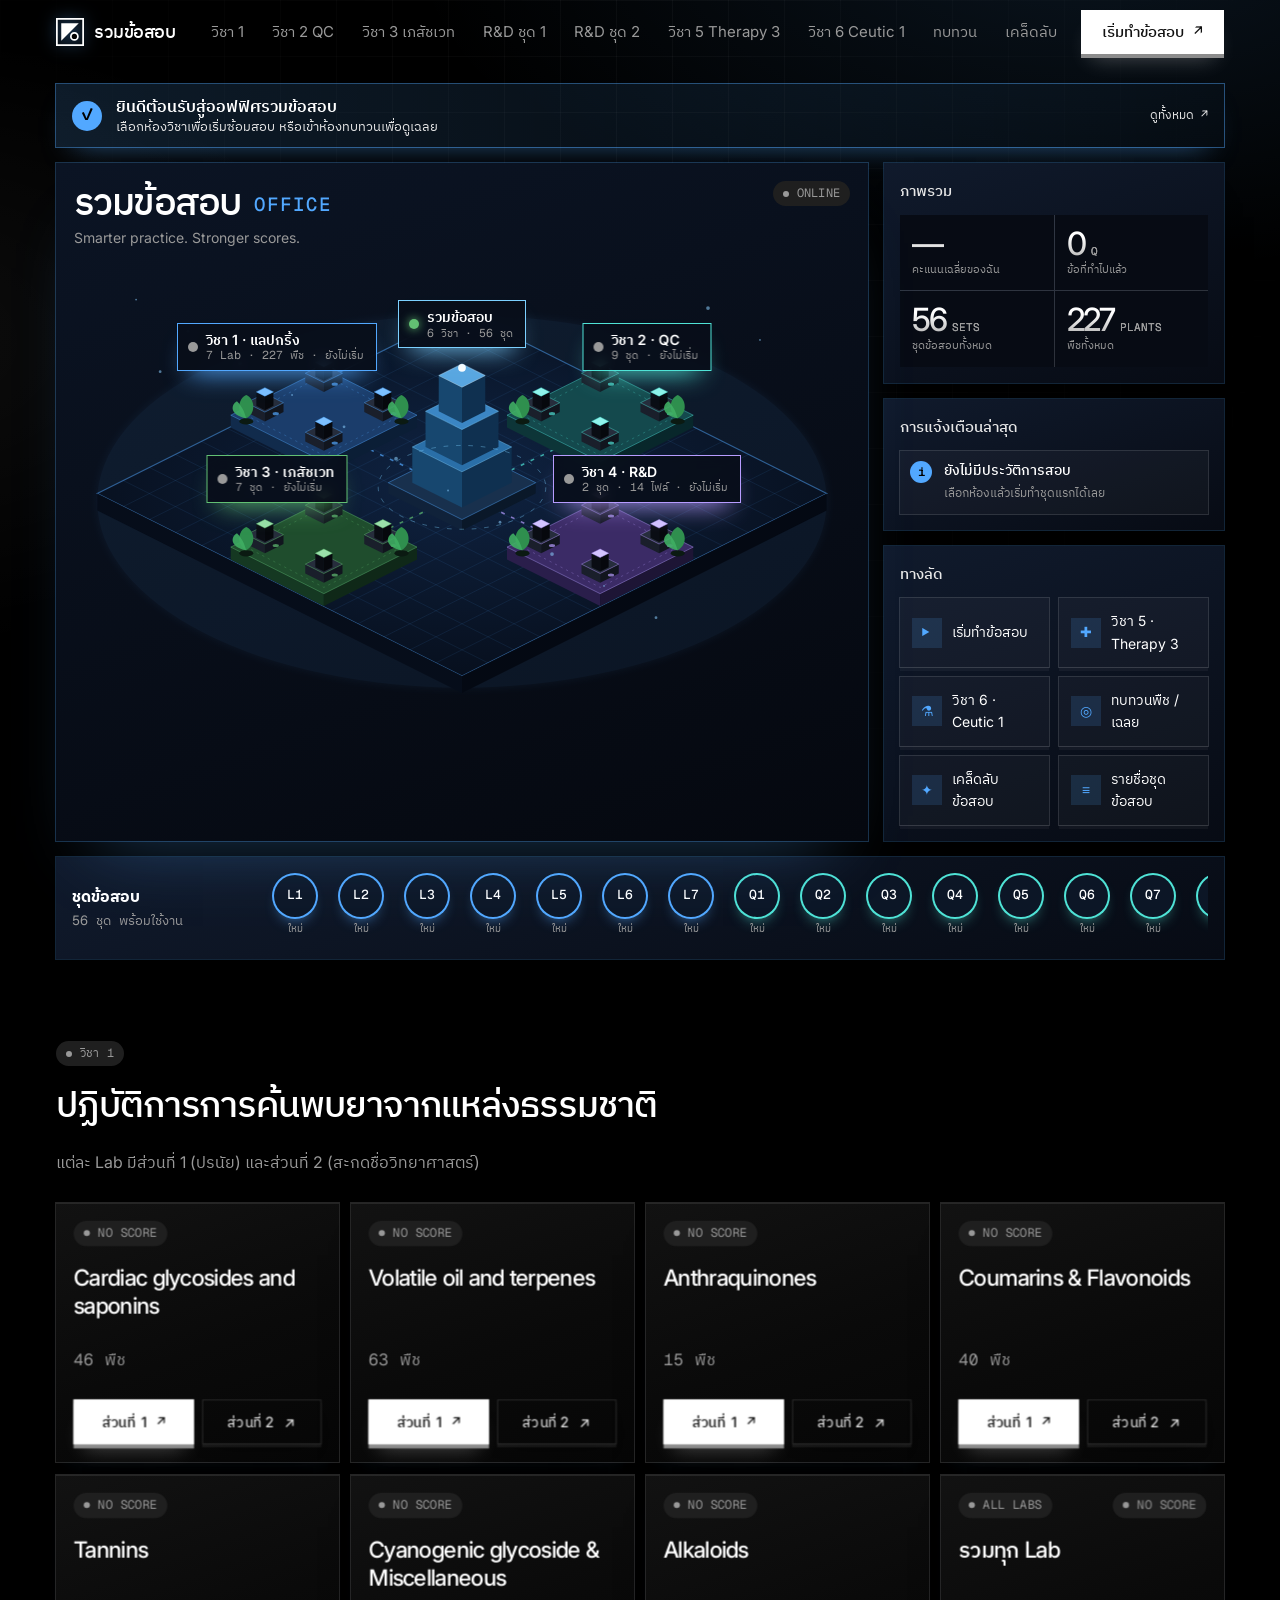
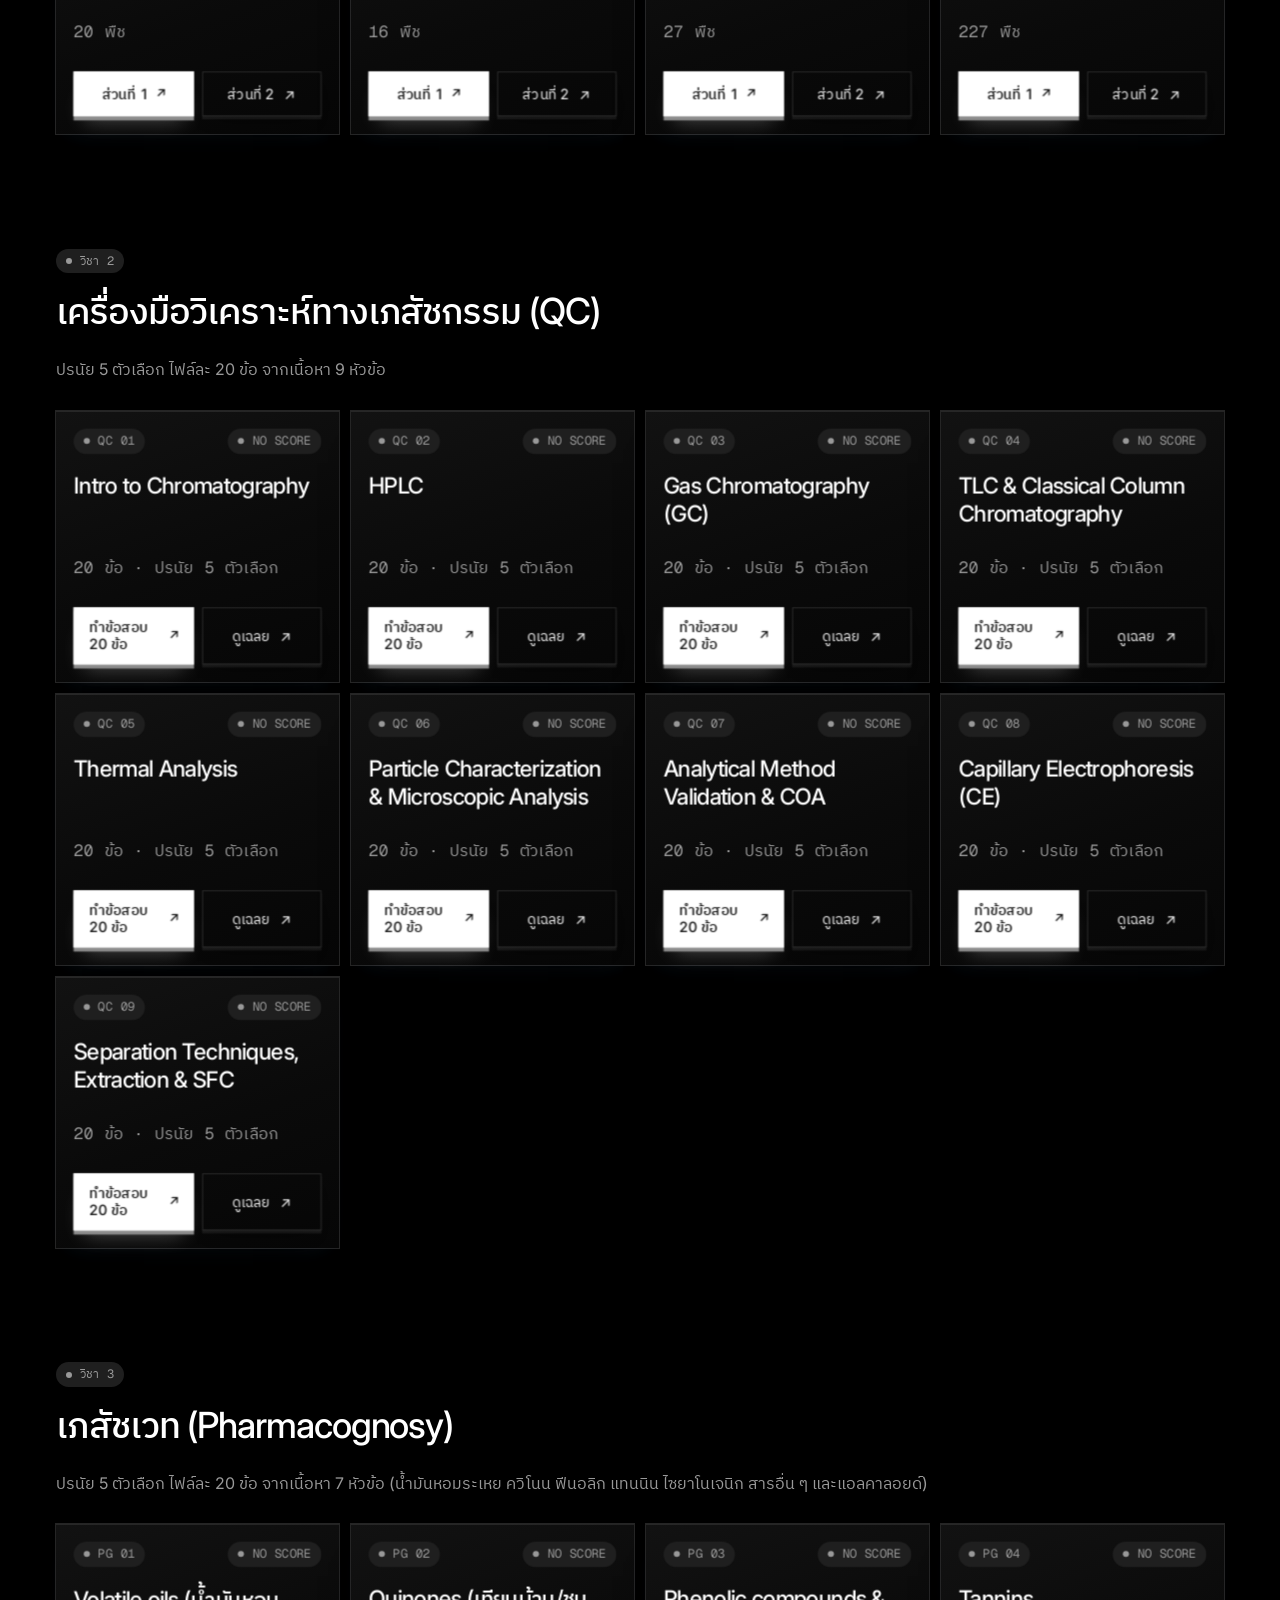
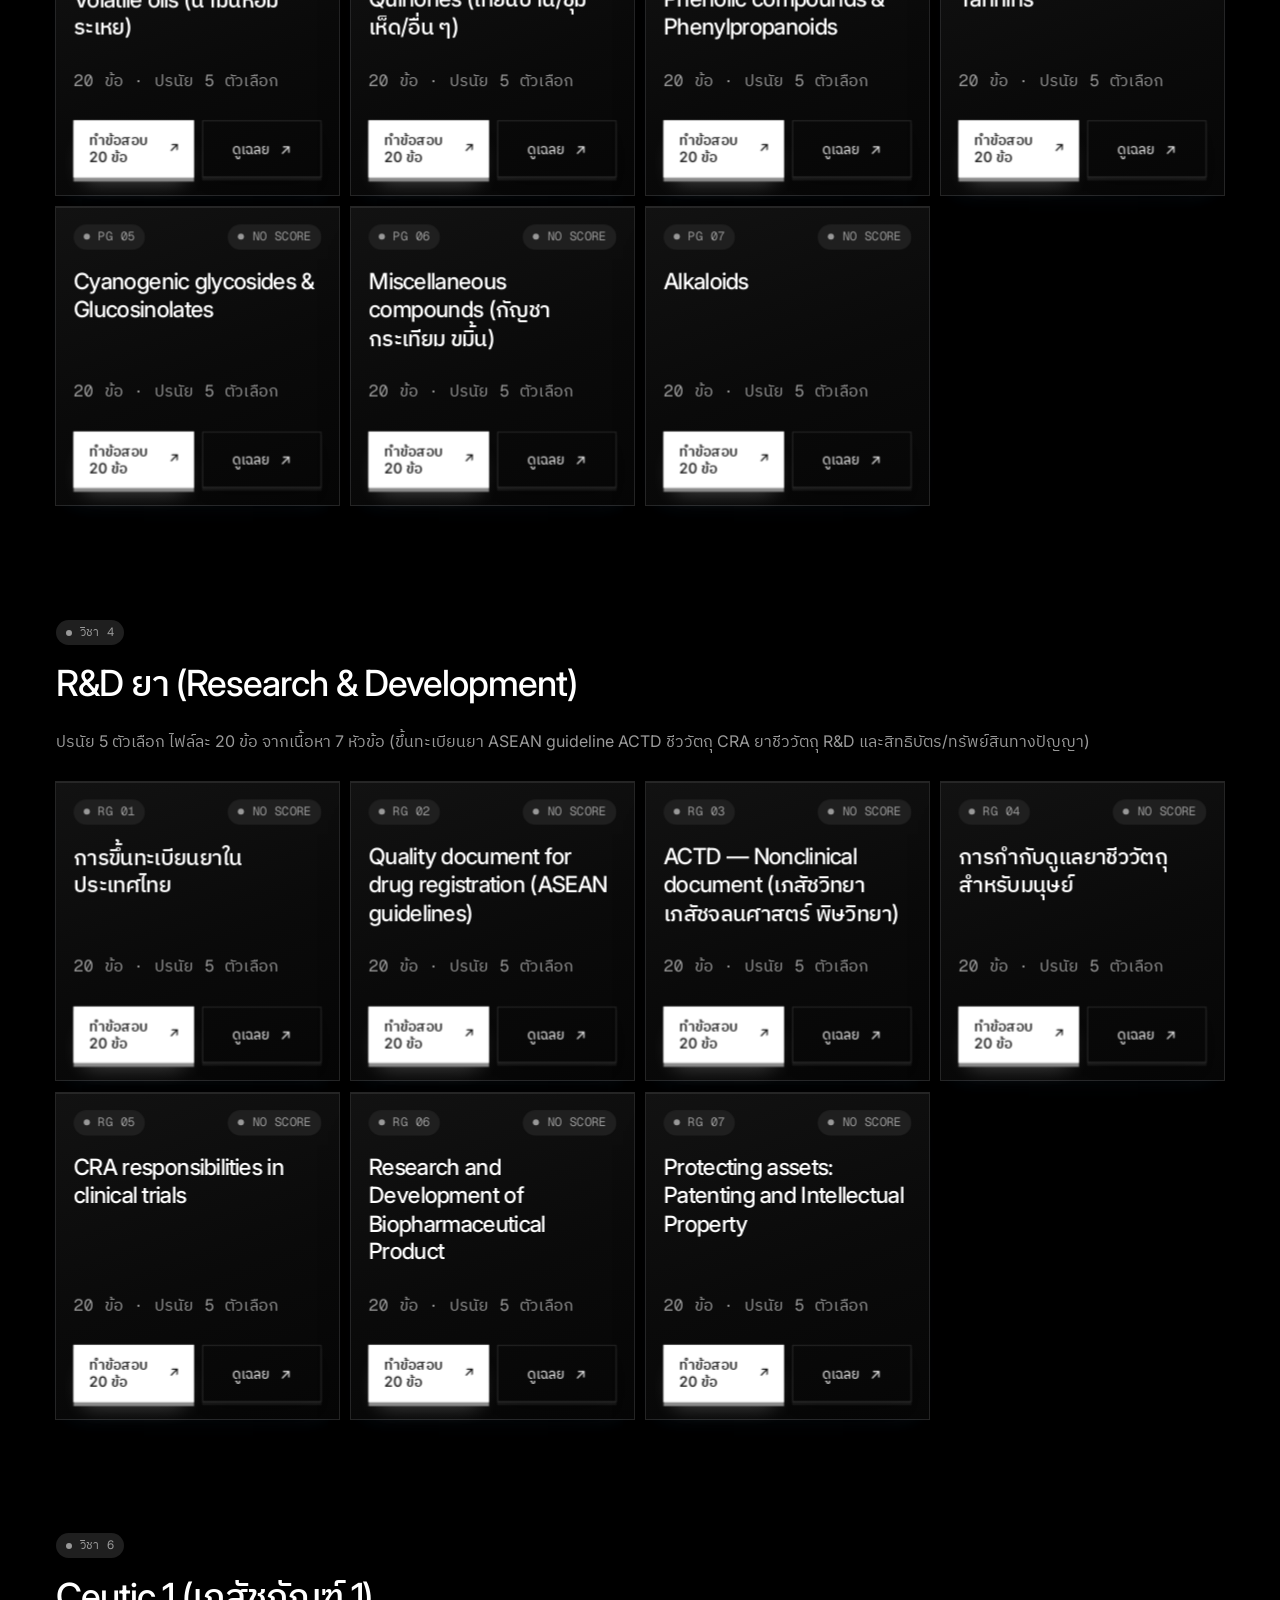
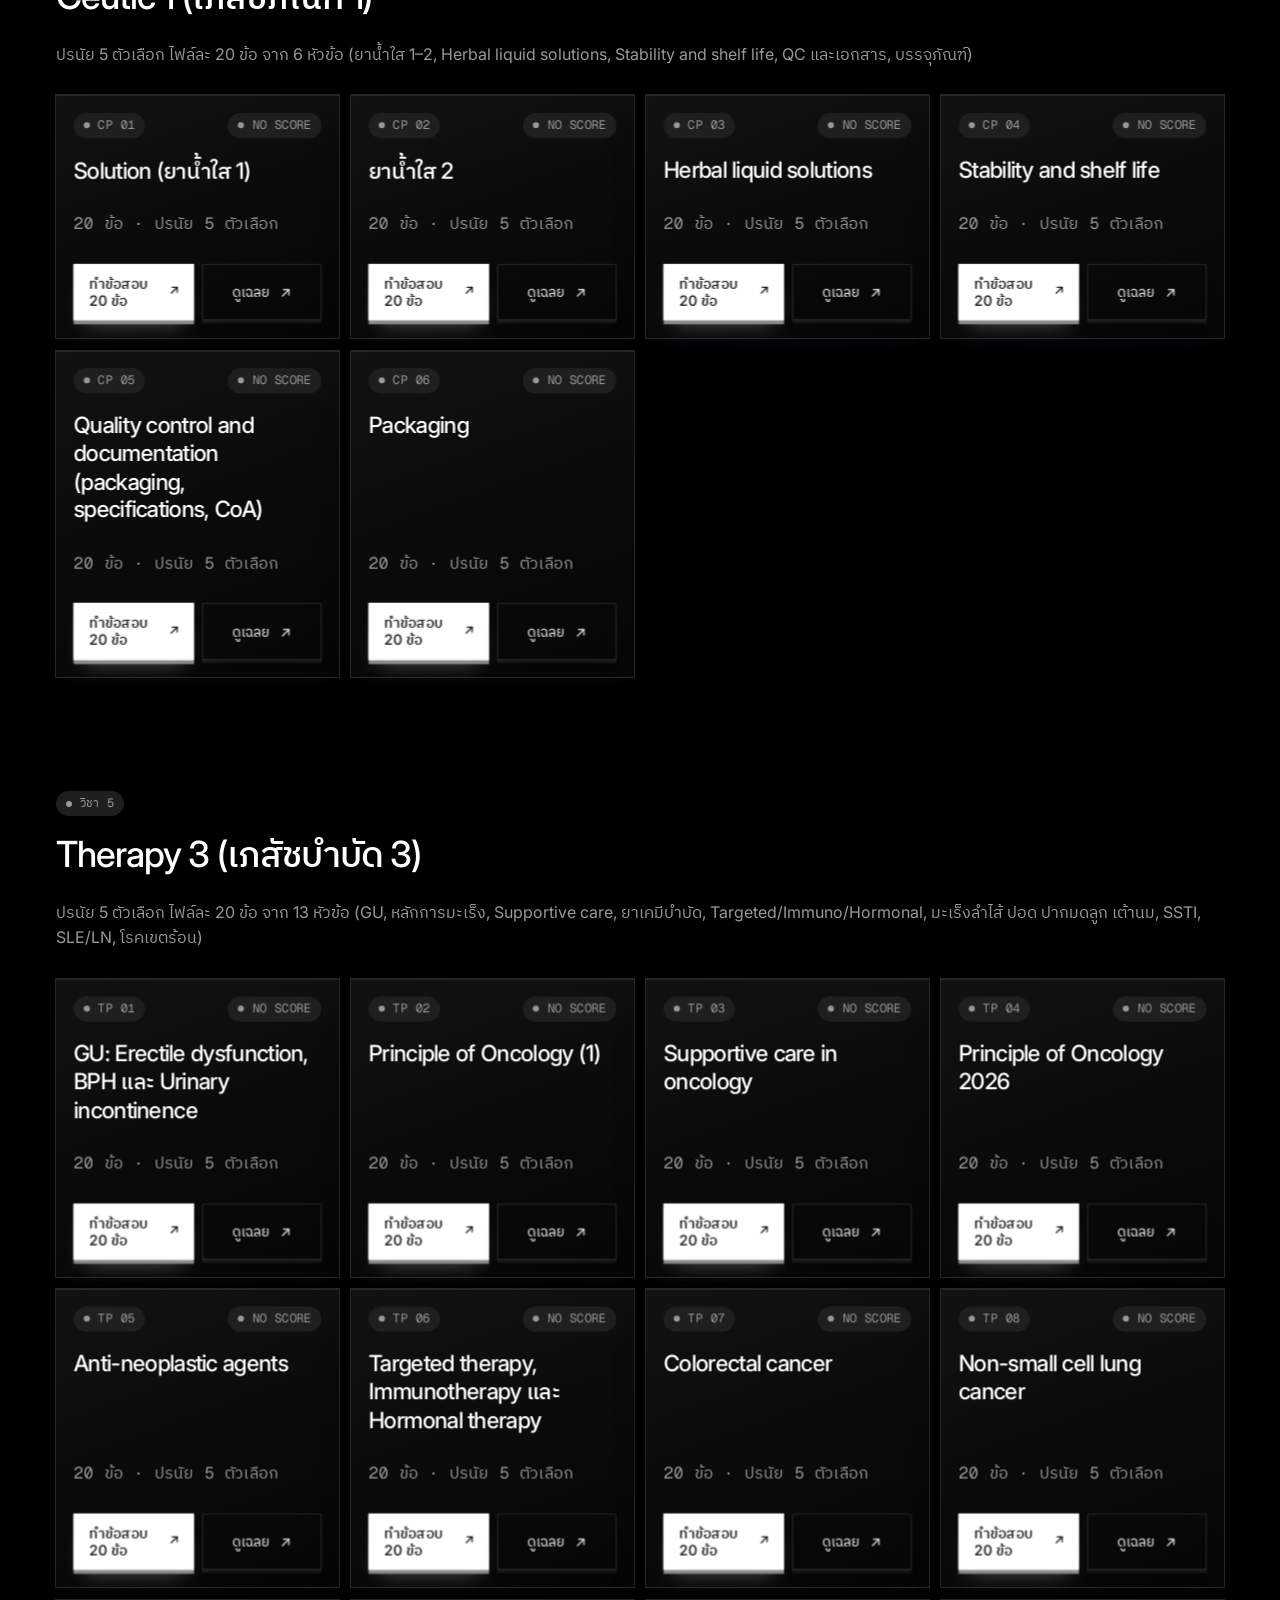
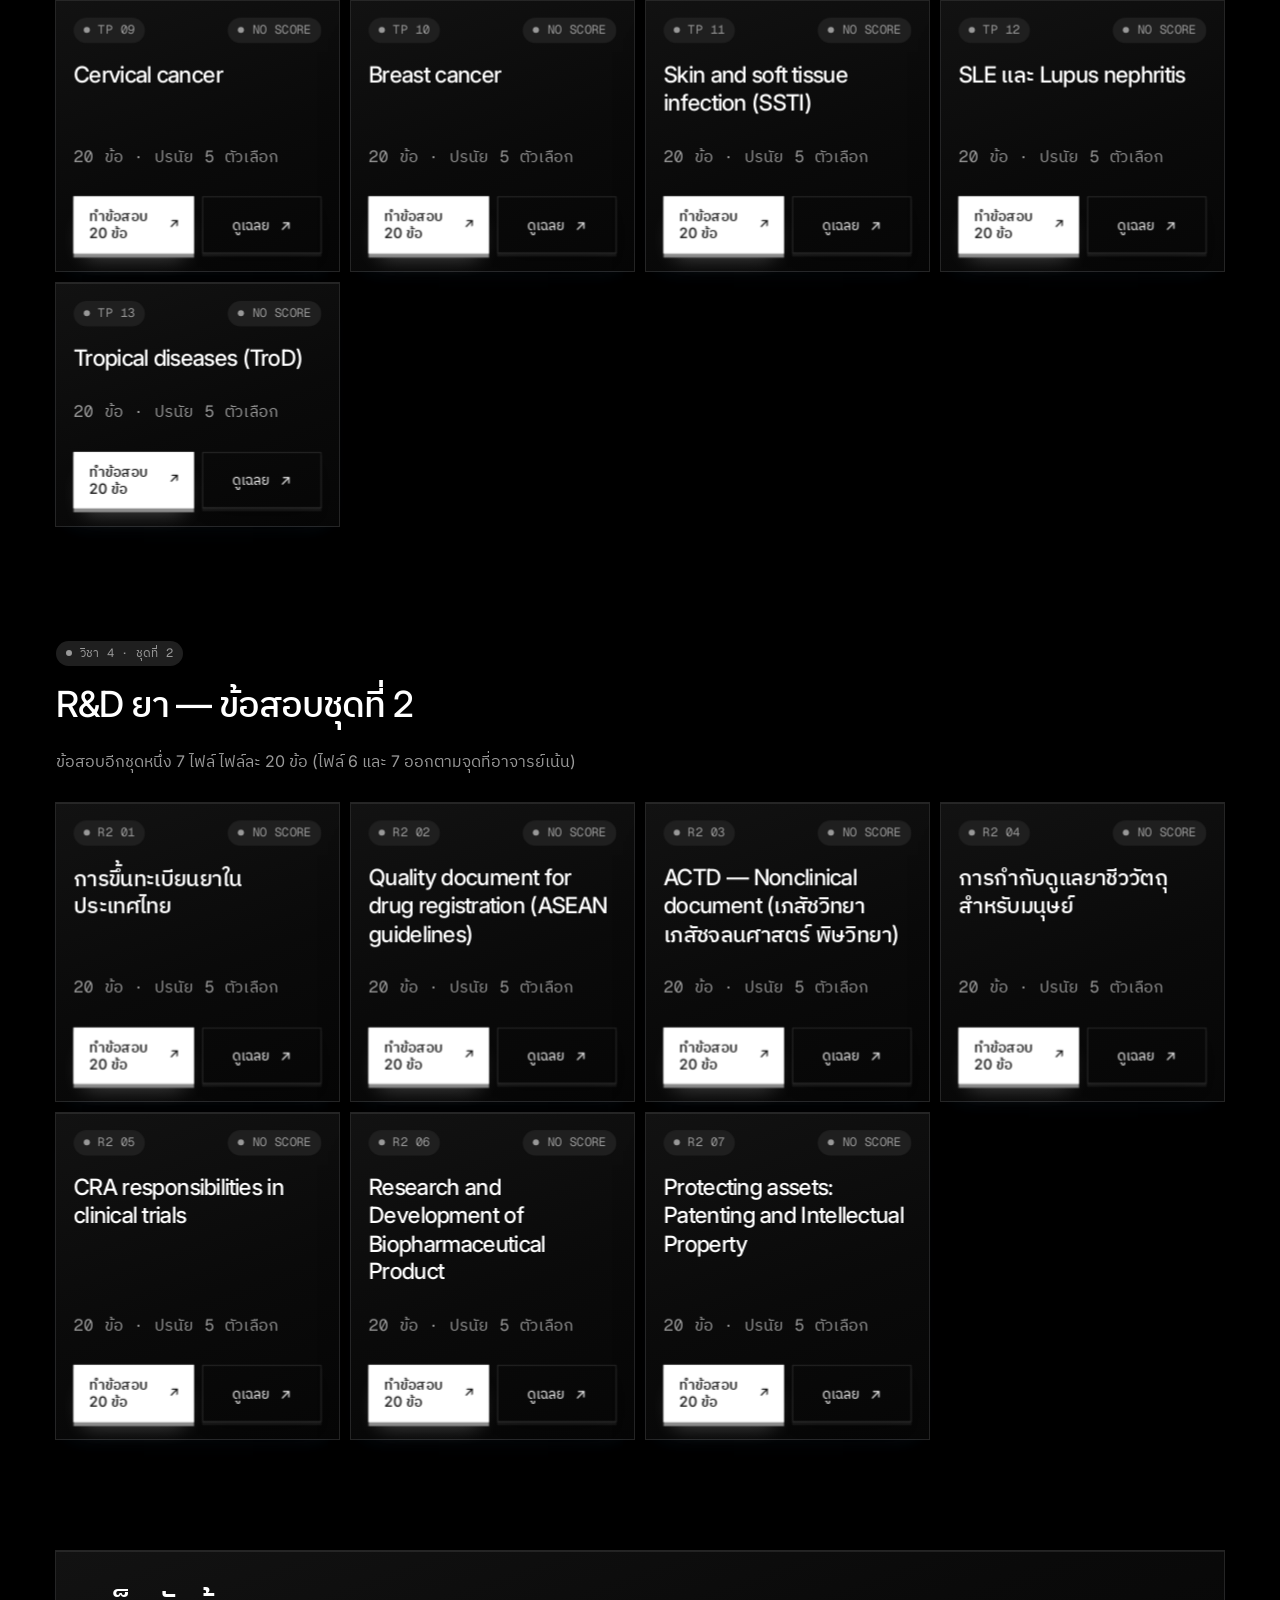
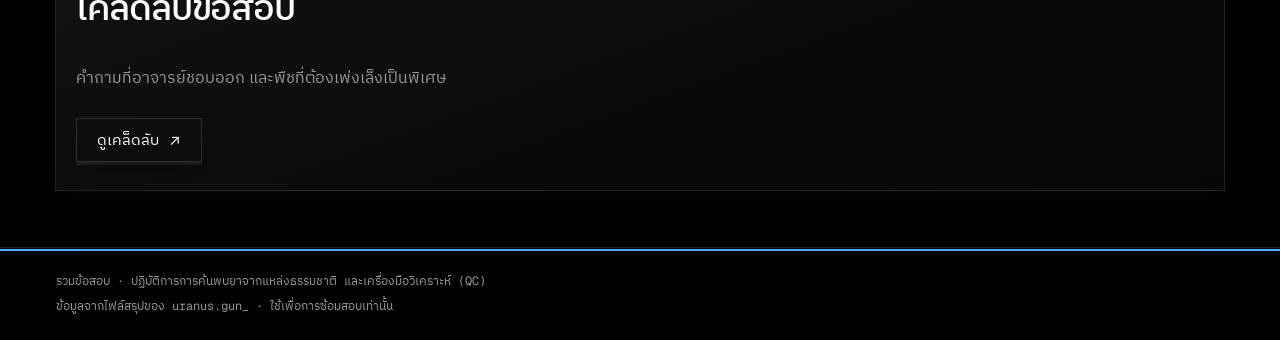
==== commit 18cea556: "Add subject 6: Ceutic 1 (6 files x 20 MCQs) Co-Authored-By: Claude Sonnet 5.5 <noreply@anthropic.com" ====
--- a/index.html
+++ b/index.html
@@ -10,7 +10,7 @@
   <link rel="preconnect" href="https://fonts.googleapis.com">
   <link rel="preconnect" href="https://fonts.gstatic.com" crossorigin>
   <link href="https://fonts.googleapis.com/css2?family=Geist+Mono:wght@400;500&family=IBM+Plex+Sans+Thai:wght@400;500;600&family=Inter:opsz,wght@14..32,400..600&display=swap" rel="stylesheet">
-  <link rel="stylesheet" href="./assets/css/style.css?v=24">
+  <link rel="stylesheet" href="./assets/css/style.css?v=25">
 </head>
 <body>
   <a class="skip" href="#app">ข้ามไปเนื้อหา</a>
@@ -27,6 +27,7 @@
         <a href="#/rg" data-nav="rg">R&D ชุด 1</a>
         <a href="#/r2" data-nav="r2">R&D ชุด 2</a>
         <a href="#/tp" data-nav="tp">วิชา 5 Therapy 3</a>
+        <a href="#/cp" data-nav="cp">วิชา 6 Ceutic 1</a>
         <a href="#/review" data-nav="review">ทบทวน</a>
         <a href="#/tips" data-nav="tips">เคล็ดลับ</a>
       </nav>
@@ -41,6 +42,7 @@
     <a href="#/rg">R&D · ข้อสอบชุด 1</a>
     <a href="#/r2">R&D · ข้อสอบชุด 2</a>
     <a href="#/tp">วิชา 5 · Therapy 3</a>
+    <a href="#/cp">วิชา 6 · Ceutic 1</a>
     <a href="#/review">ทบทวน</a>
     <a href="#/tips">เคล็ดลับ</a>
     <a href="#/setup" class="big">เริ่มทำข้อสอบ ↗</a>
@@ -56,6 +58,6 @@
   </footer>
 
   <div class="lightbox" id="lightbox" hidden role="dialog" aria-label="ดูรูปขยาย"><button class="lb-close" aria-label="ปิด">✕</button><img alt=""></div>
-  <script type="module" src="./assets/js/app.js?v=24"></script>
+  <script type="module" src="./assets/js/app.js?v=25"></script>
 </body>
 </html>
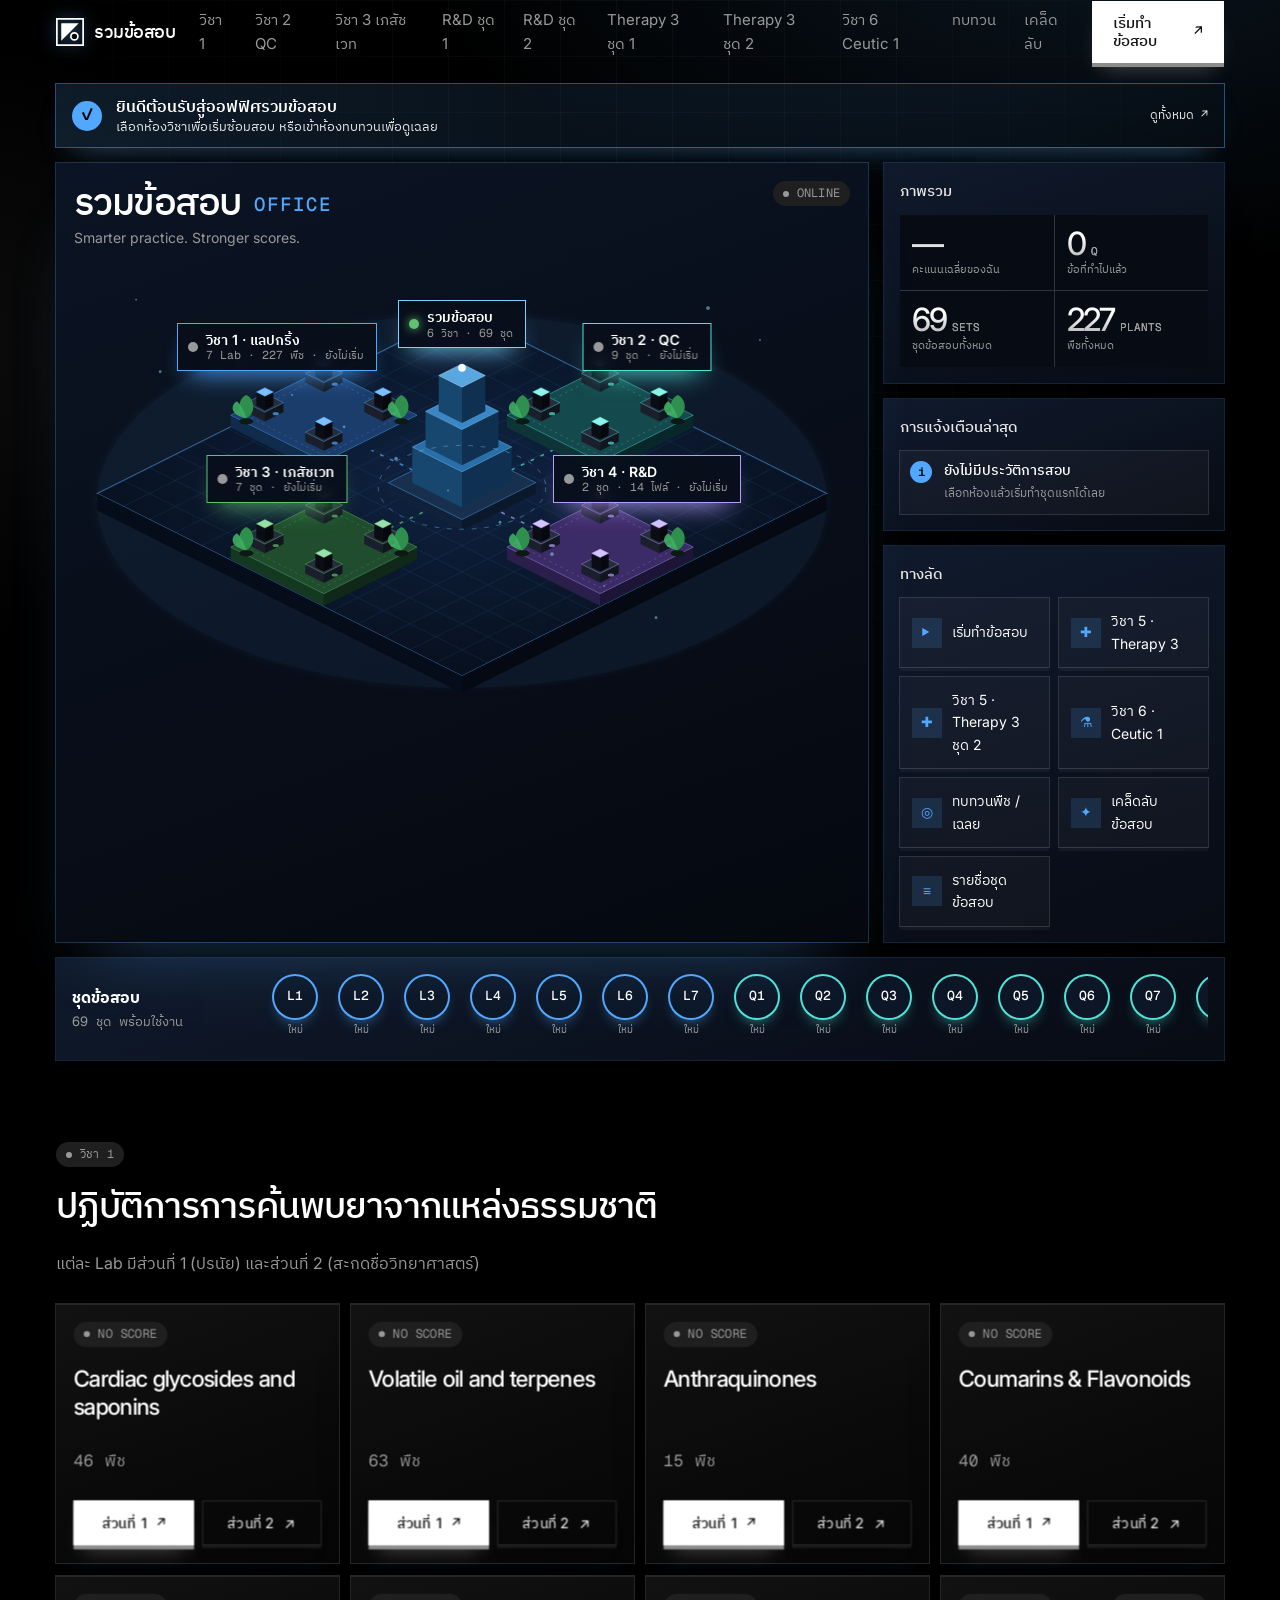
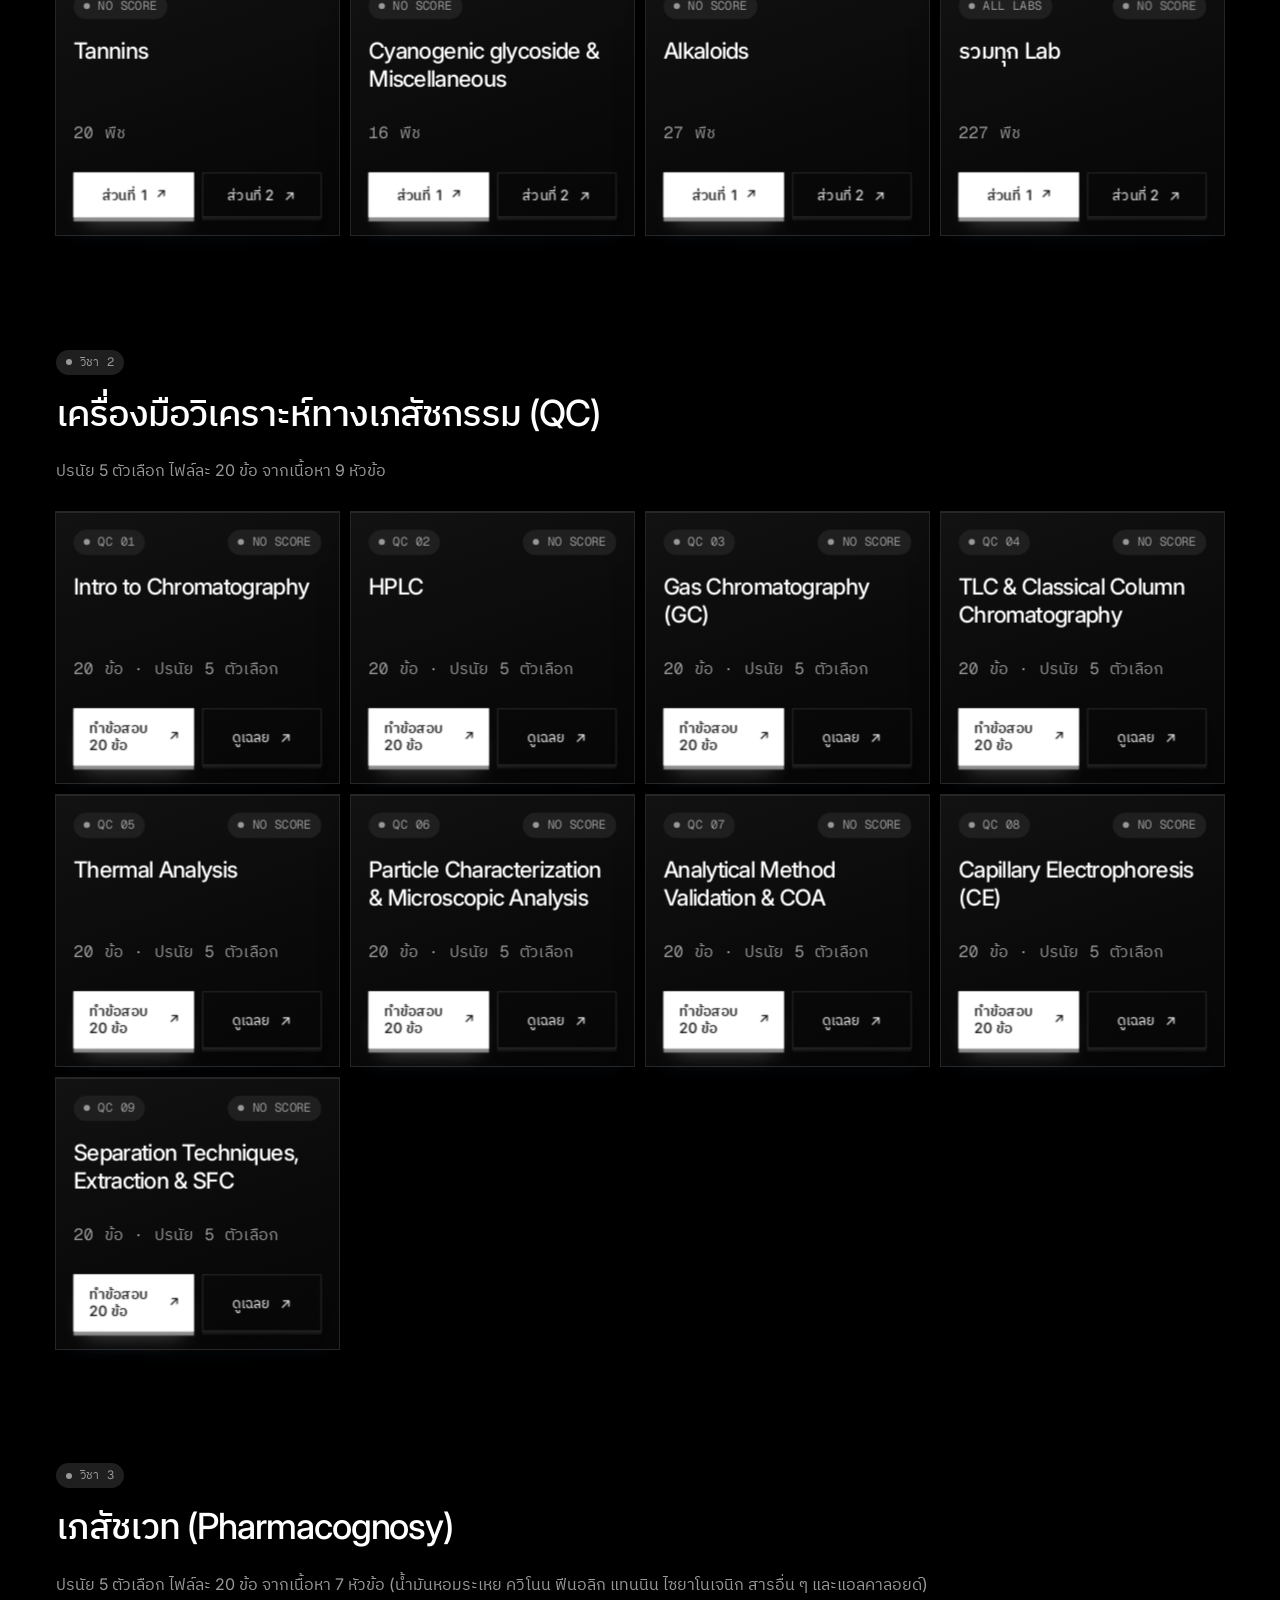
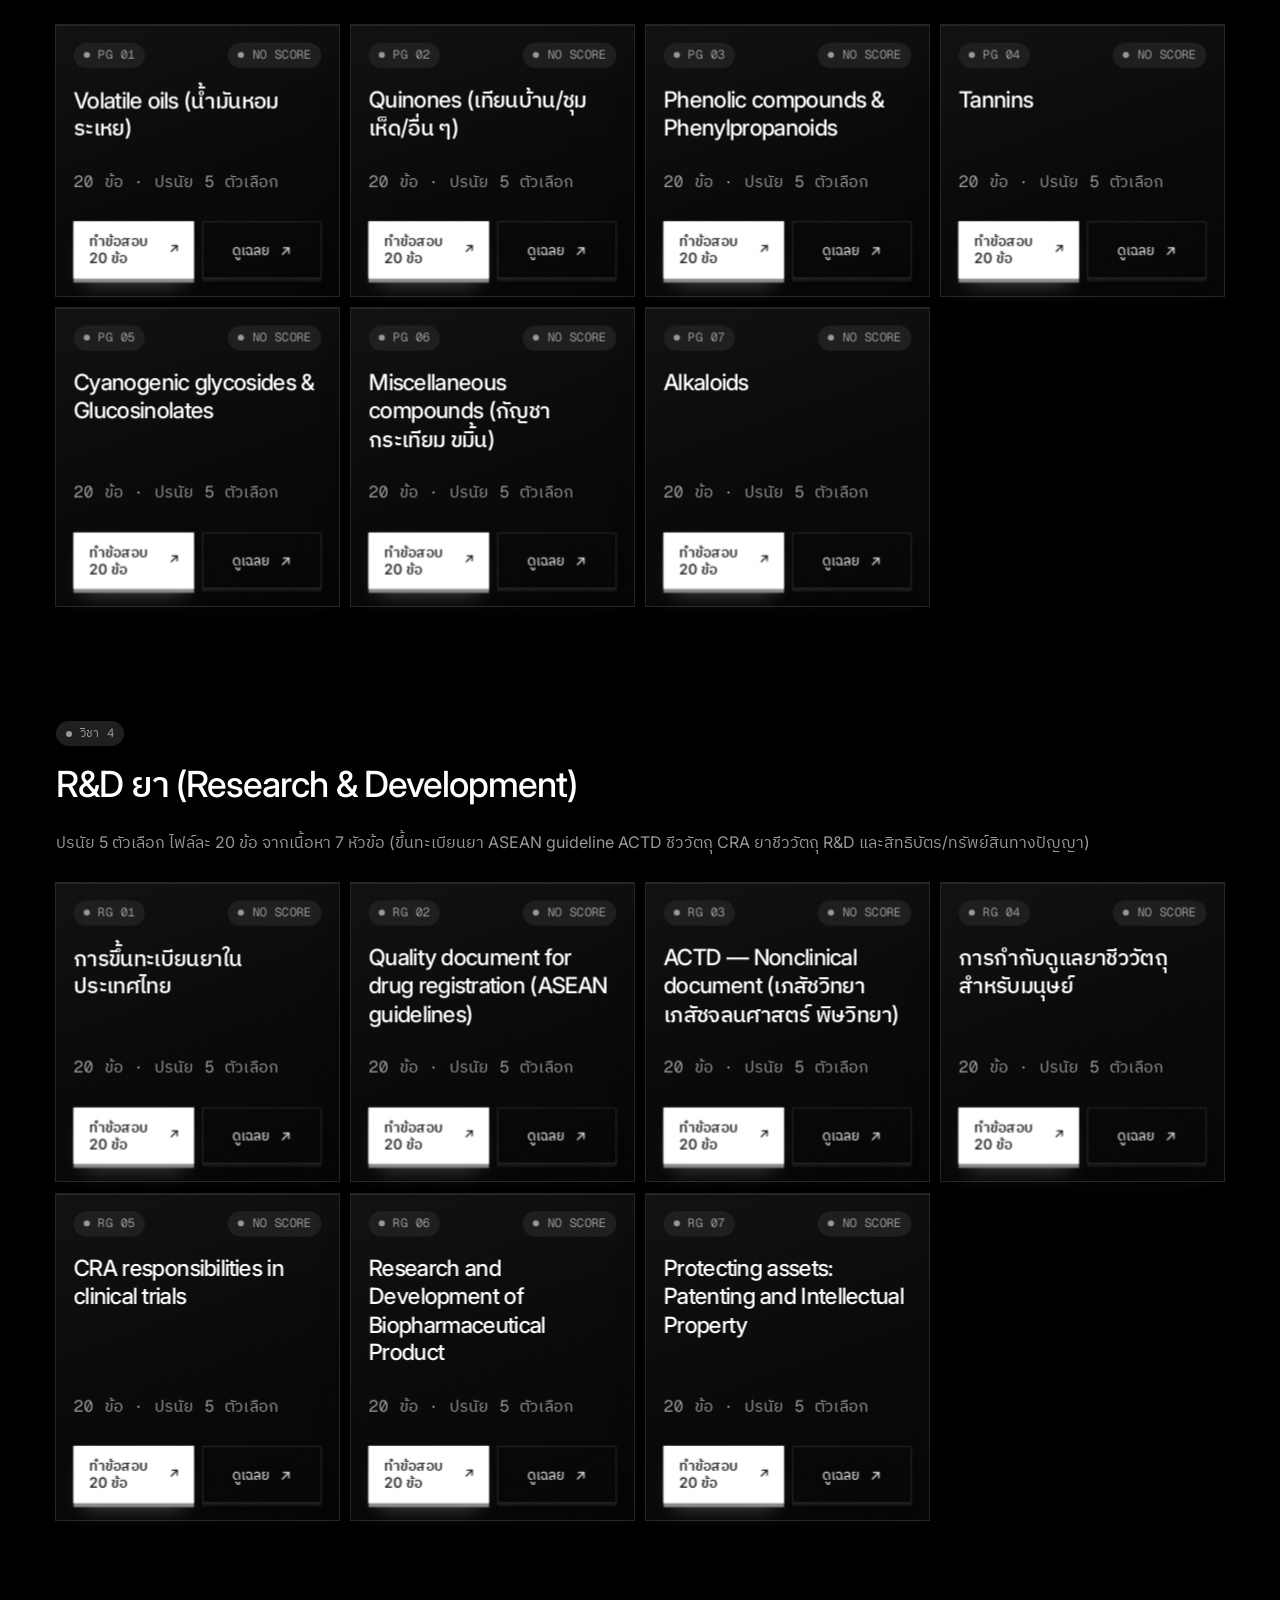
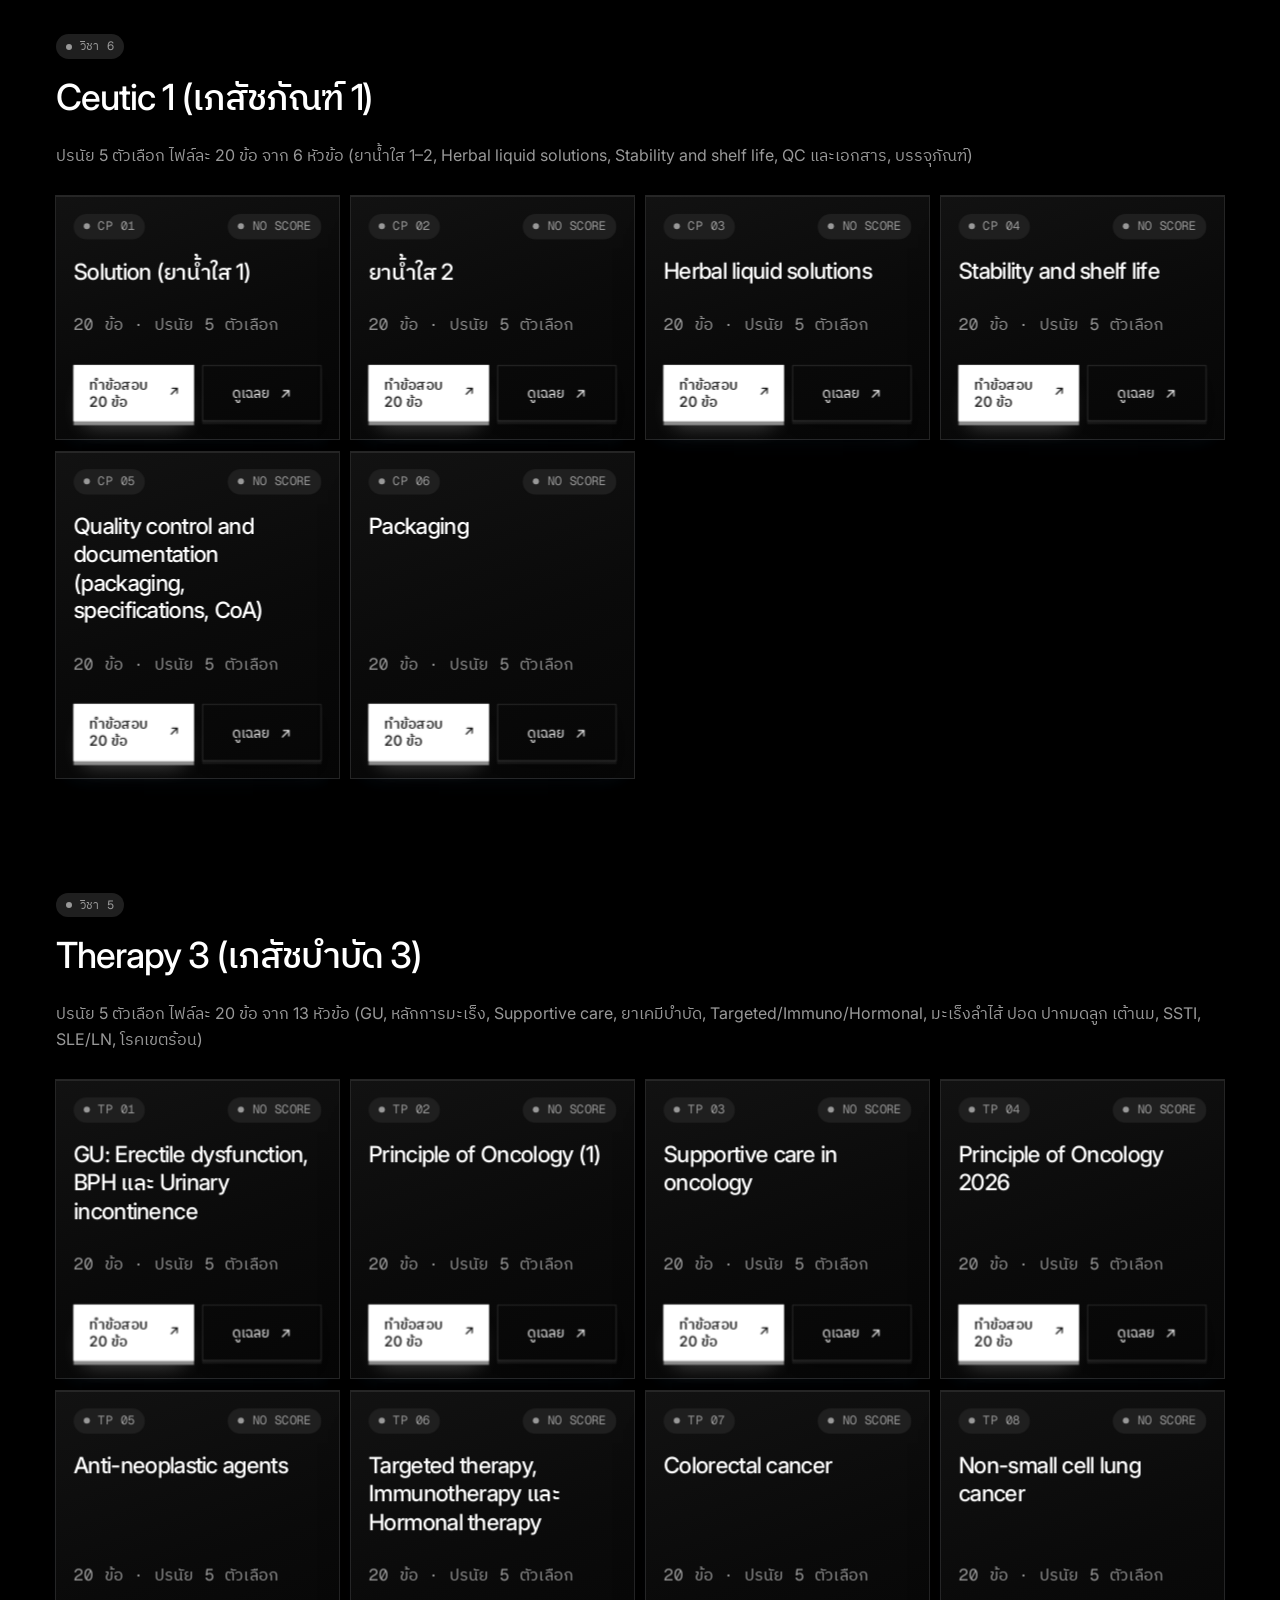
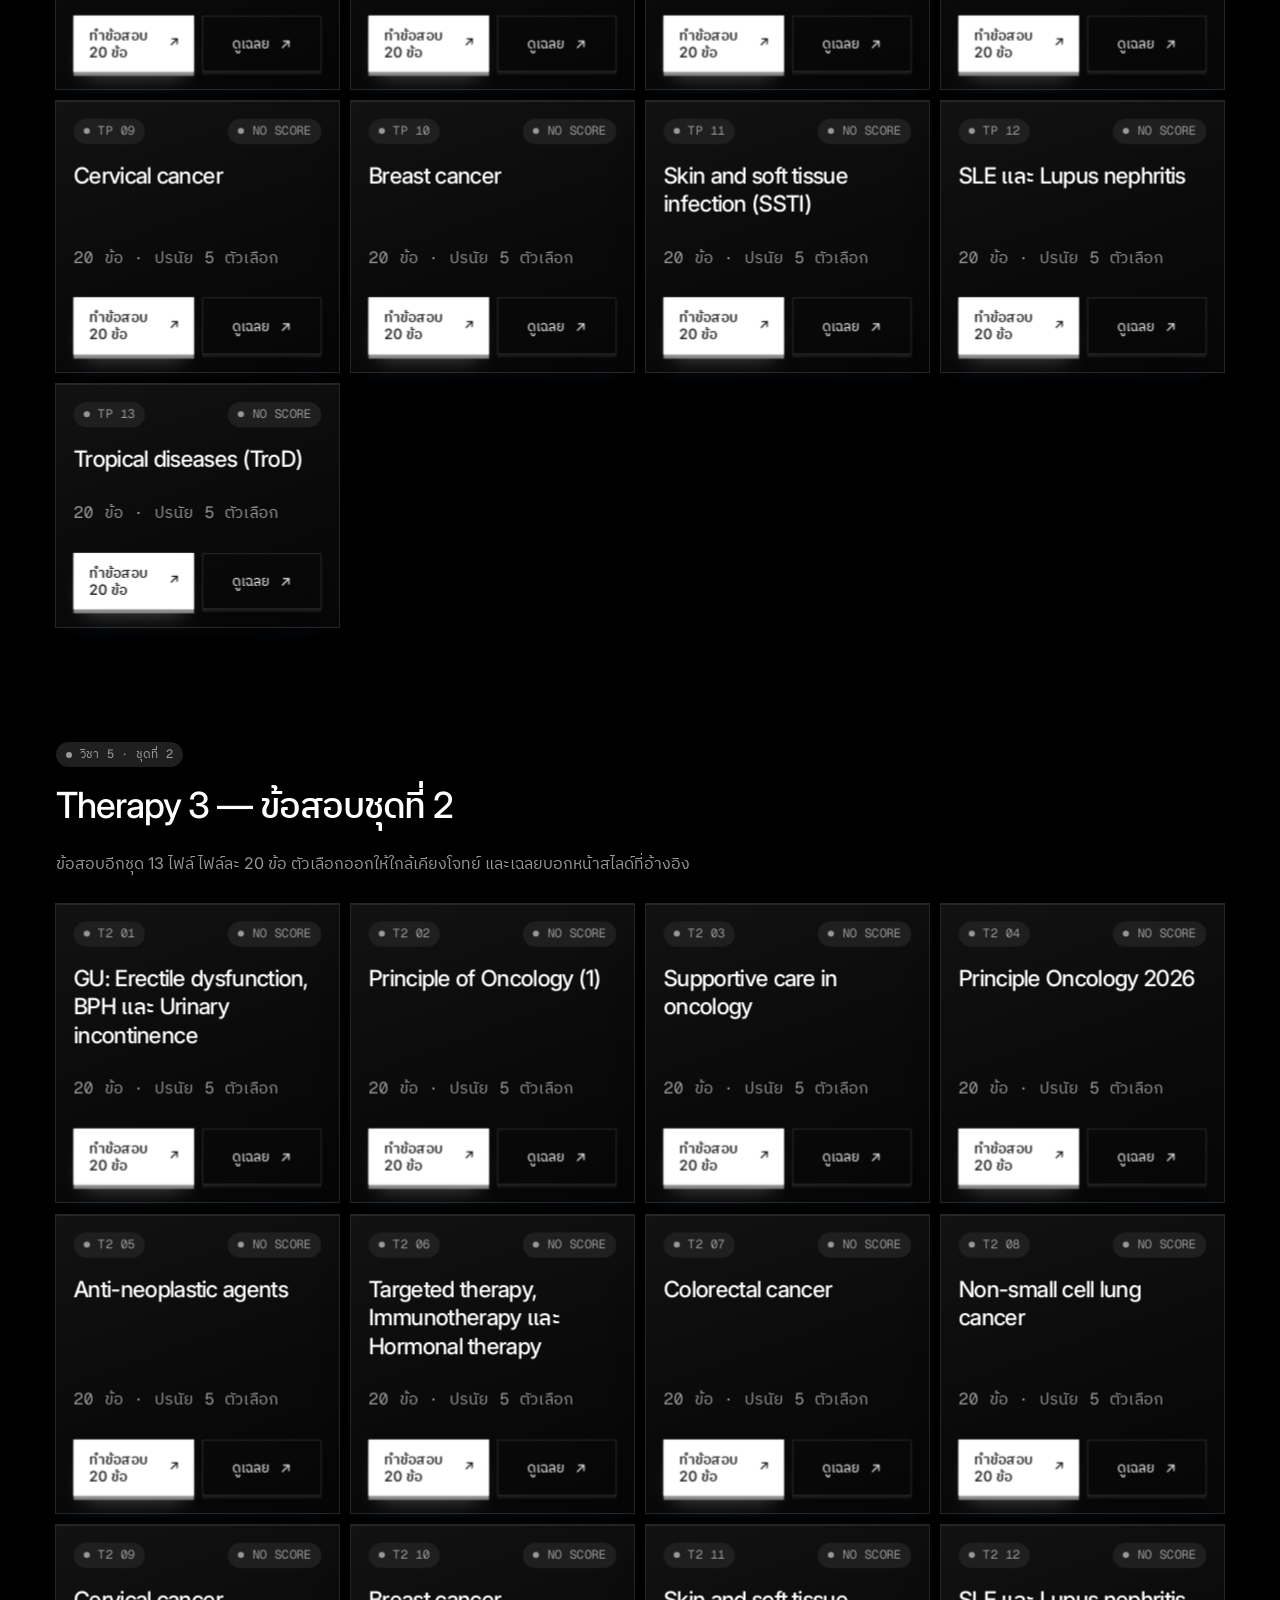
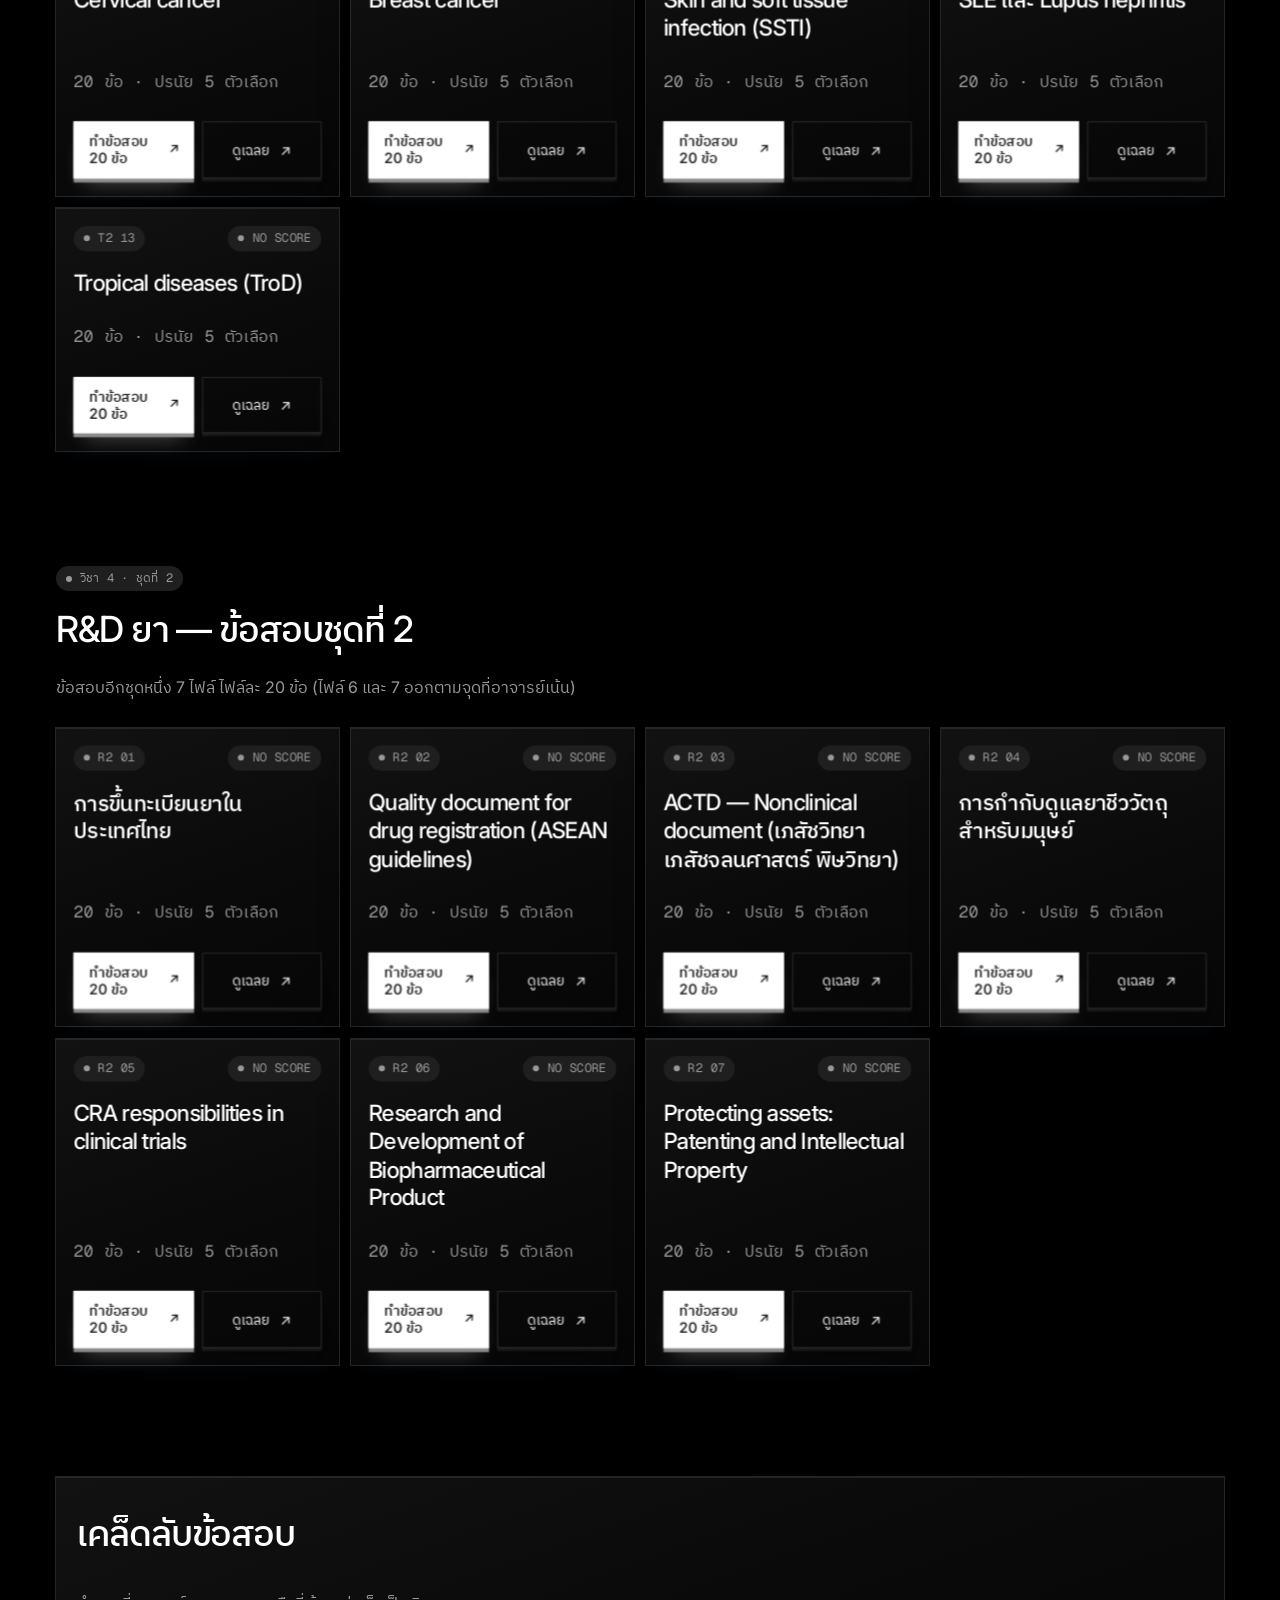
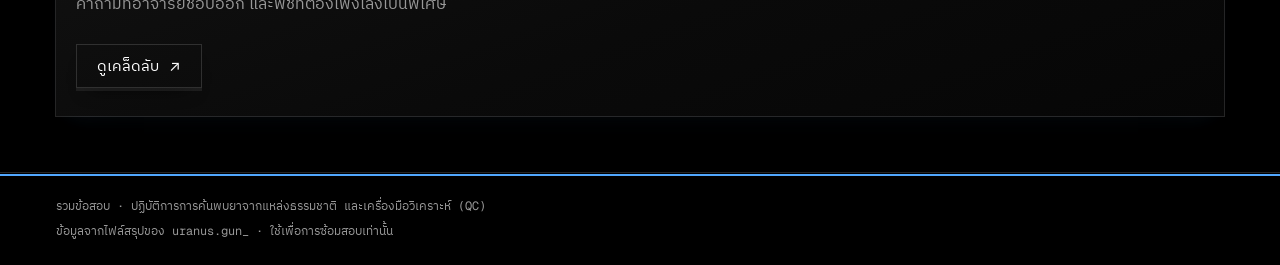
==== commit 75f6af0e: "Add Therapy 3 exam set 2 (13 files x 20 Q) with slide page references Co-Authored-By: Claude Sonnet " ====
--- a/index.html
+++ b/index.html
@@ -10,7 +10,7 @@
   <link rel="preconnect" href="https://fonts.googleapis.com">
   <link rel="preconnect" href="https://fonts.gstatic.com" crossorigin>
   <link href="https://fonts.googleapis.com/css2?family=Geist+Mono:wght@400;500&family=IBM+Plex+Sans+Thai:wght@400;500;600&family=Inter:opsz,wght@14..32,400..600&display=swap" rel="stylesheet">
-  <link rel="stylesheet" href="./assets/css/style.css?v=25">
+  <link rel="stylesheet" href="./assets/css/style.css?v=26">
 </head>
 <body>
   <a class="skip" href="#app">ข้ามไปเนื้อหา</a>
@@ -26,7 +26,8 @@
         <a href="#/pg" data-nav="pg">วิชา 3 เภสัชเวท</a>
         <a href="#/rg" data-nav="rg">R&D ชุด 1</a>
         <a href="#/r2" data-nav="r2">R&D ชุด 2</a>
-        <a href="#/tp" data-nav="tp">วิชา 5 Therapy 3</a>
+        <a href="#/tp" data-nav="tp">Therapy 3 ชุด 1</a>
+        <a href="#/t2" data-nav="t2">Therapy 3 ชุด 2</a>
         <a href="#/cp" data-nav="cp">วิชา 6 Ceutic 1</a>
         <a href="#/review" data-nav="review">ทบทวน</a>
         <a href="#/tips" data-nav="tips">เคล็ดลับ</a>
@@ -41,7 +42,8 @@
     <a href="#/pg">วิชา 3 · เภสัชเวท</a>
     <a href="#/rg">R&D · ข้อสอบชุด 1</a>
     <a href="#/r2">R&D · ข้อสอบชุด 2</a>
-    <a href="#/tp">วิชา 5 · Therapy 3</a>
+    <a href="#/tp">Therapy 3 · ข้อสอบชุด 1</a>
+    <a href="#/t2">Therapy 3 · ข้อสอบชุด 2</a>
     <a href="#/cp">วิชา 6 · Ceutic 1</a>
     <a href="#/review">ทบทวน</a>
     <a href="#/tips">เคล็ดลับ</a>
@@ -58,6 +60,6 @@
   </footer>
 
   <div class="lightbox" id="lightbox" hidden role="dialog" aria-label="ดูรูปขยาย"><button class="lb-close" aria-label="ปิด">✕</button><img alt=""></div>
-  <script type="module" src="./assets/js/app.js?v=25"></script>
+  <script type="module" src="./assets/js/app.js?v=26"></script>
 </body>
 </html>
--- a/assets/css/style.css
+++ b/assets/css/style.css
@@ -483,3 +483,5 @@
 .set-tabs a small{opacity:.7;font-size:11px}
 .set-tabs a.on,.set-tabs a:hover{border-color:var(--ac,#52a8ff);background:rgba(82,168,255,.14)}
 .bento-card h3 a{color:inherit;text-decoration:none}
+
+.src-ref{margin-top:8px;font-size:.9rem;color:var(--muted,#667);font-family:var(--mono,monospace)}
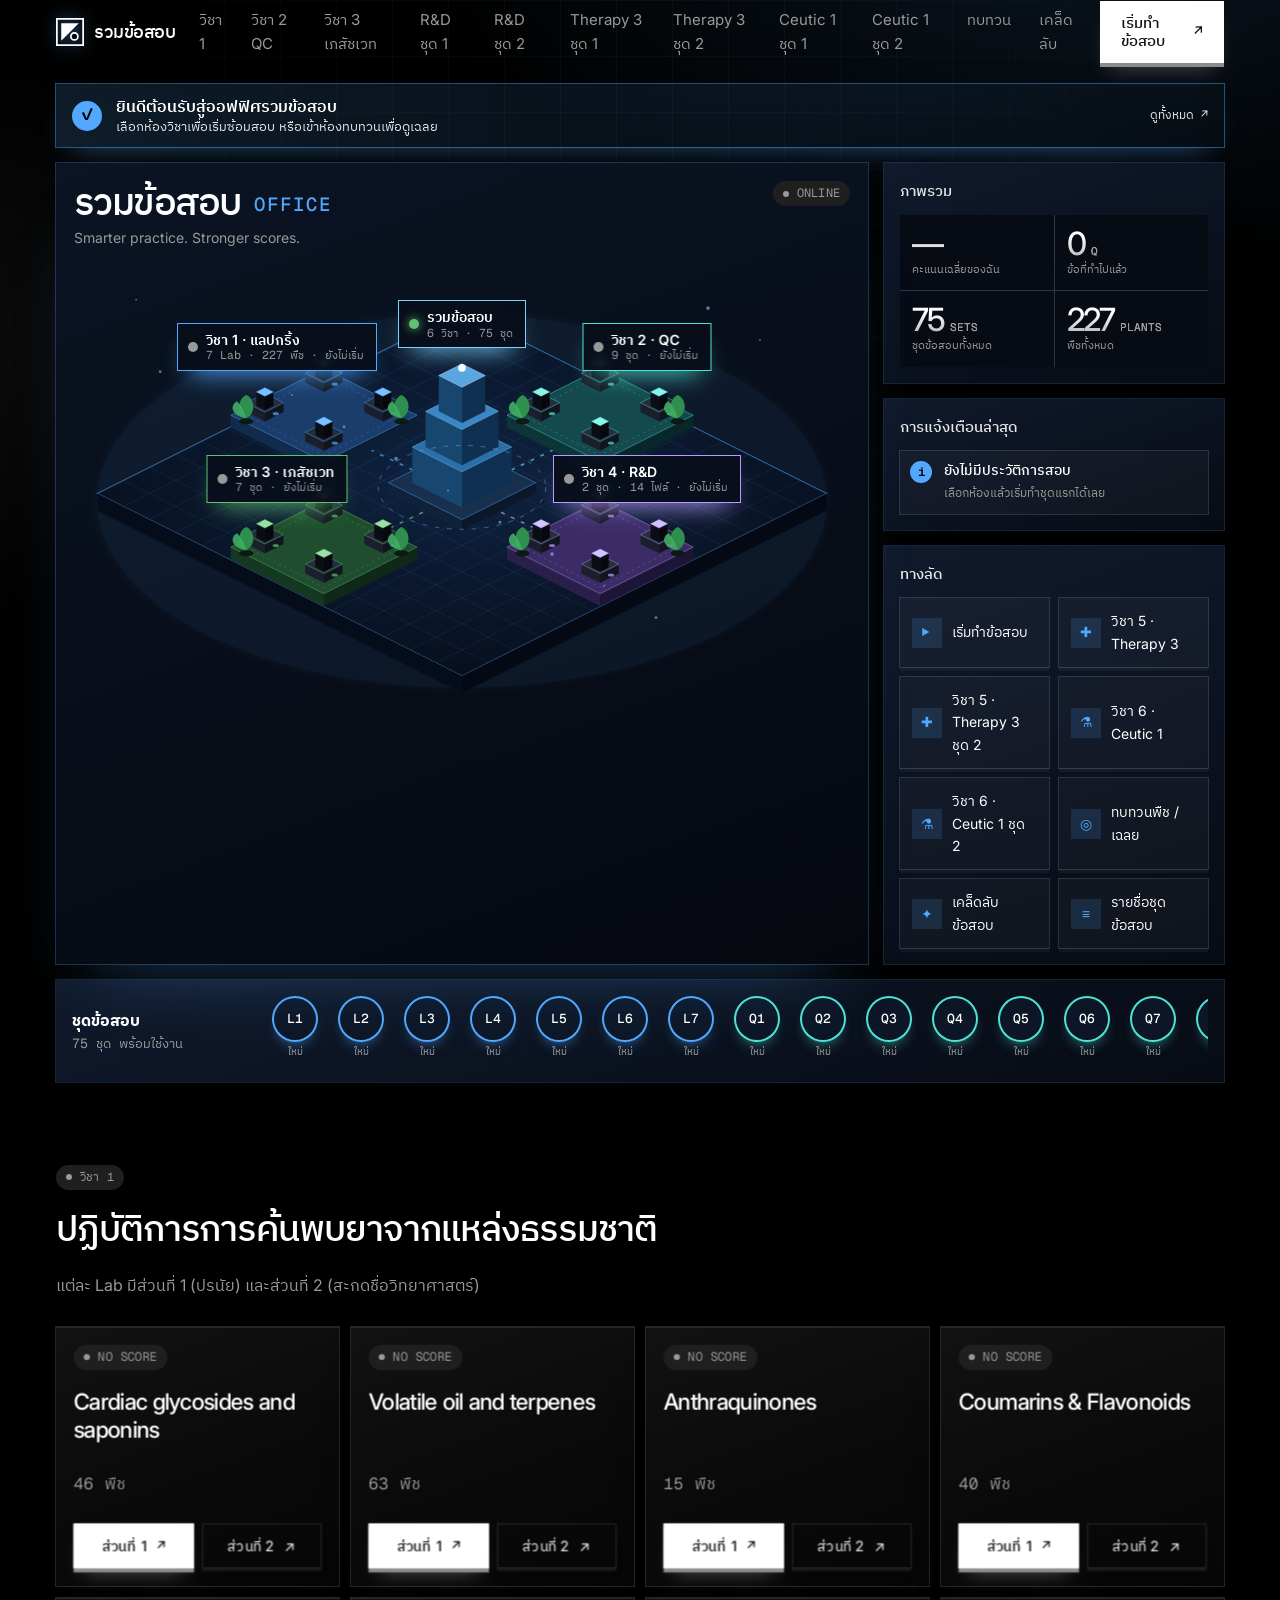
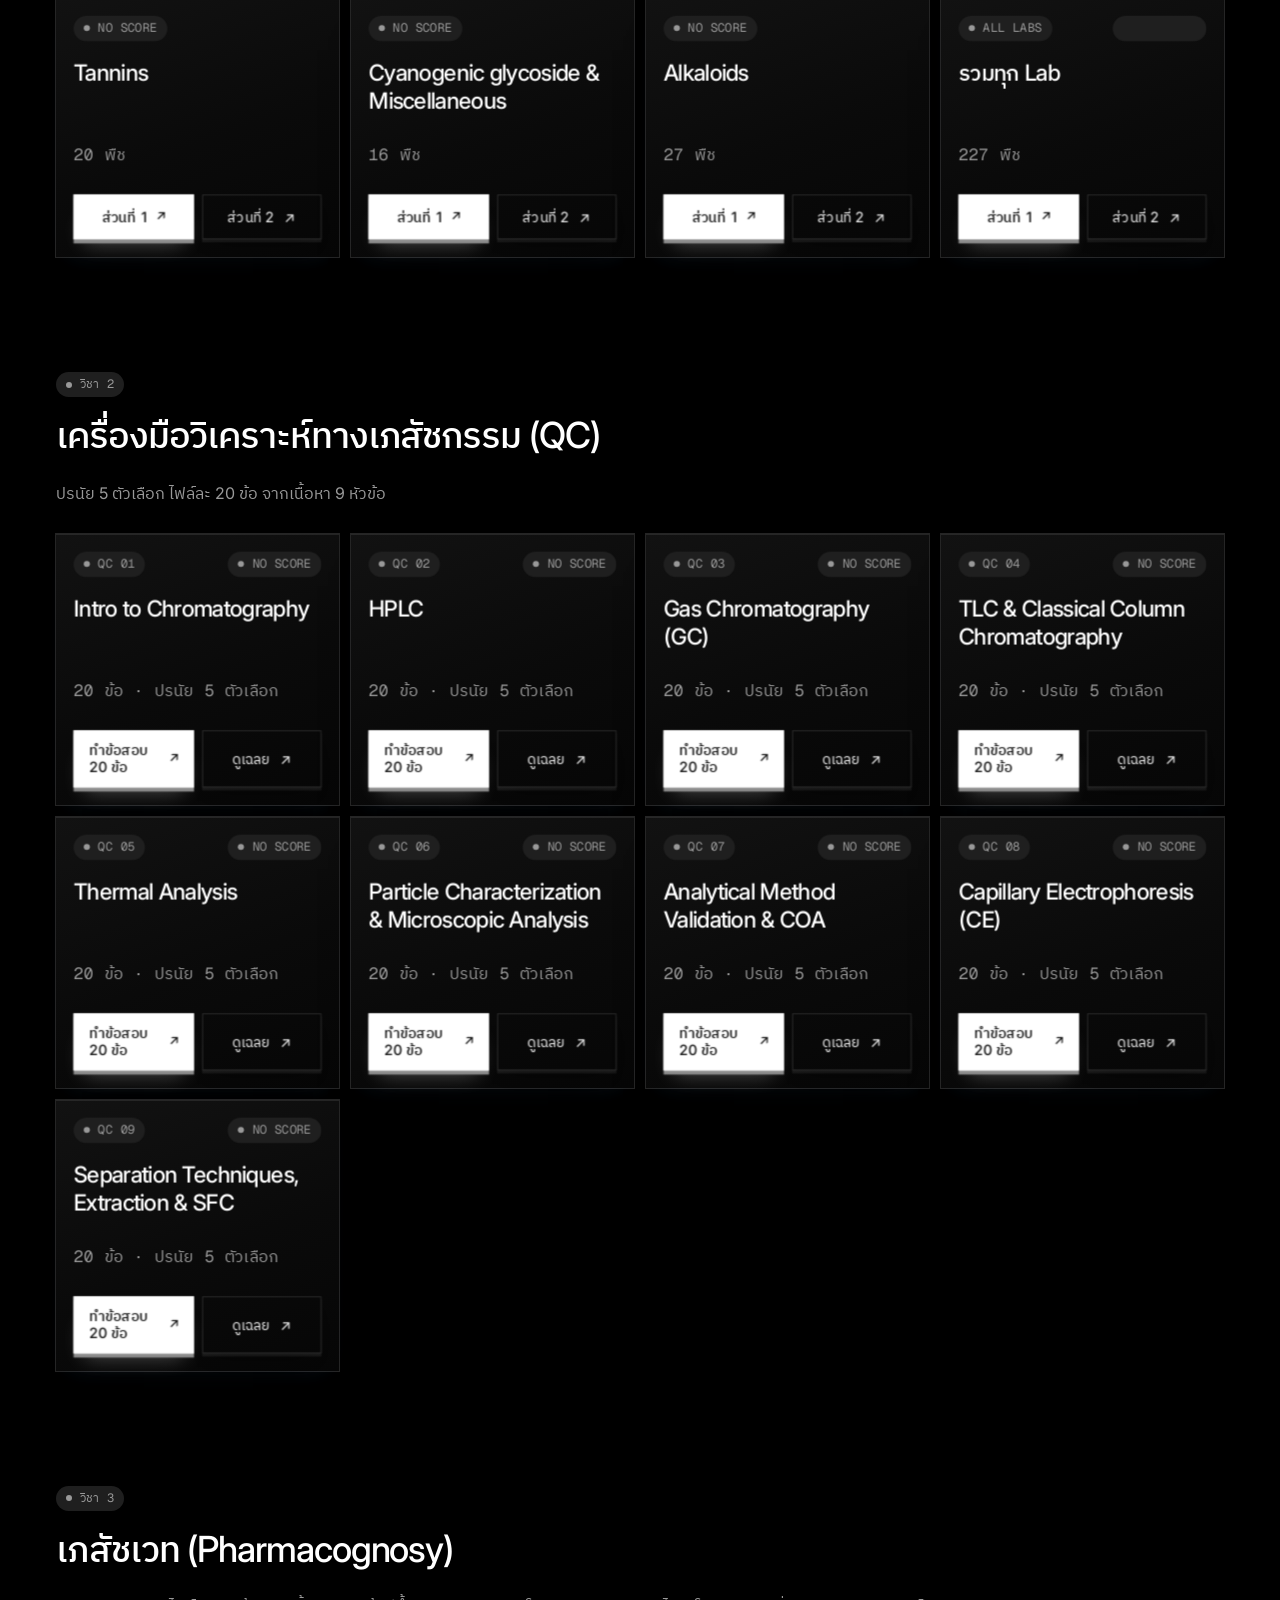
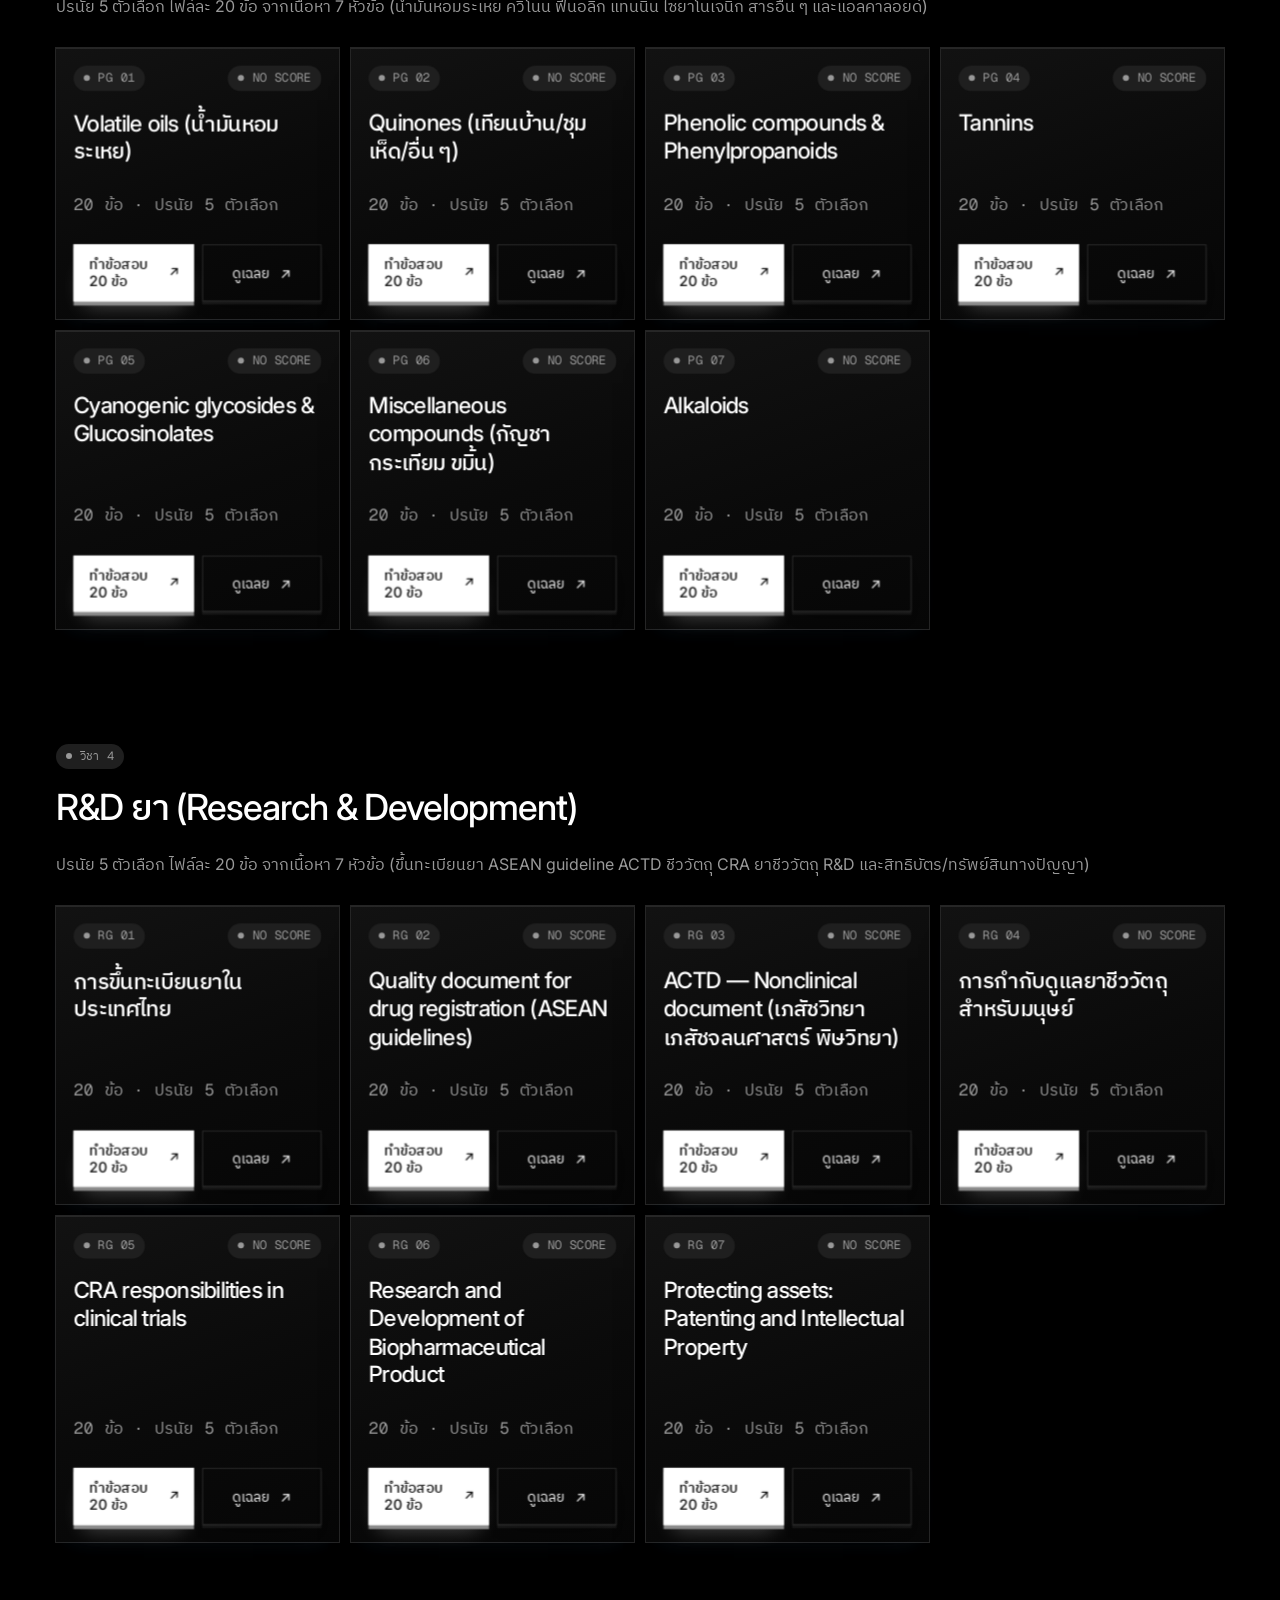
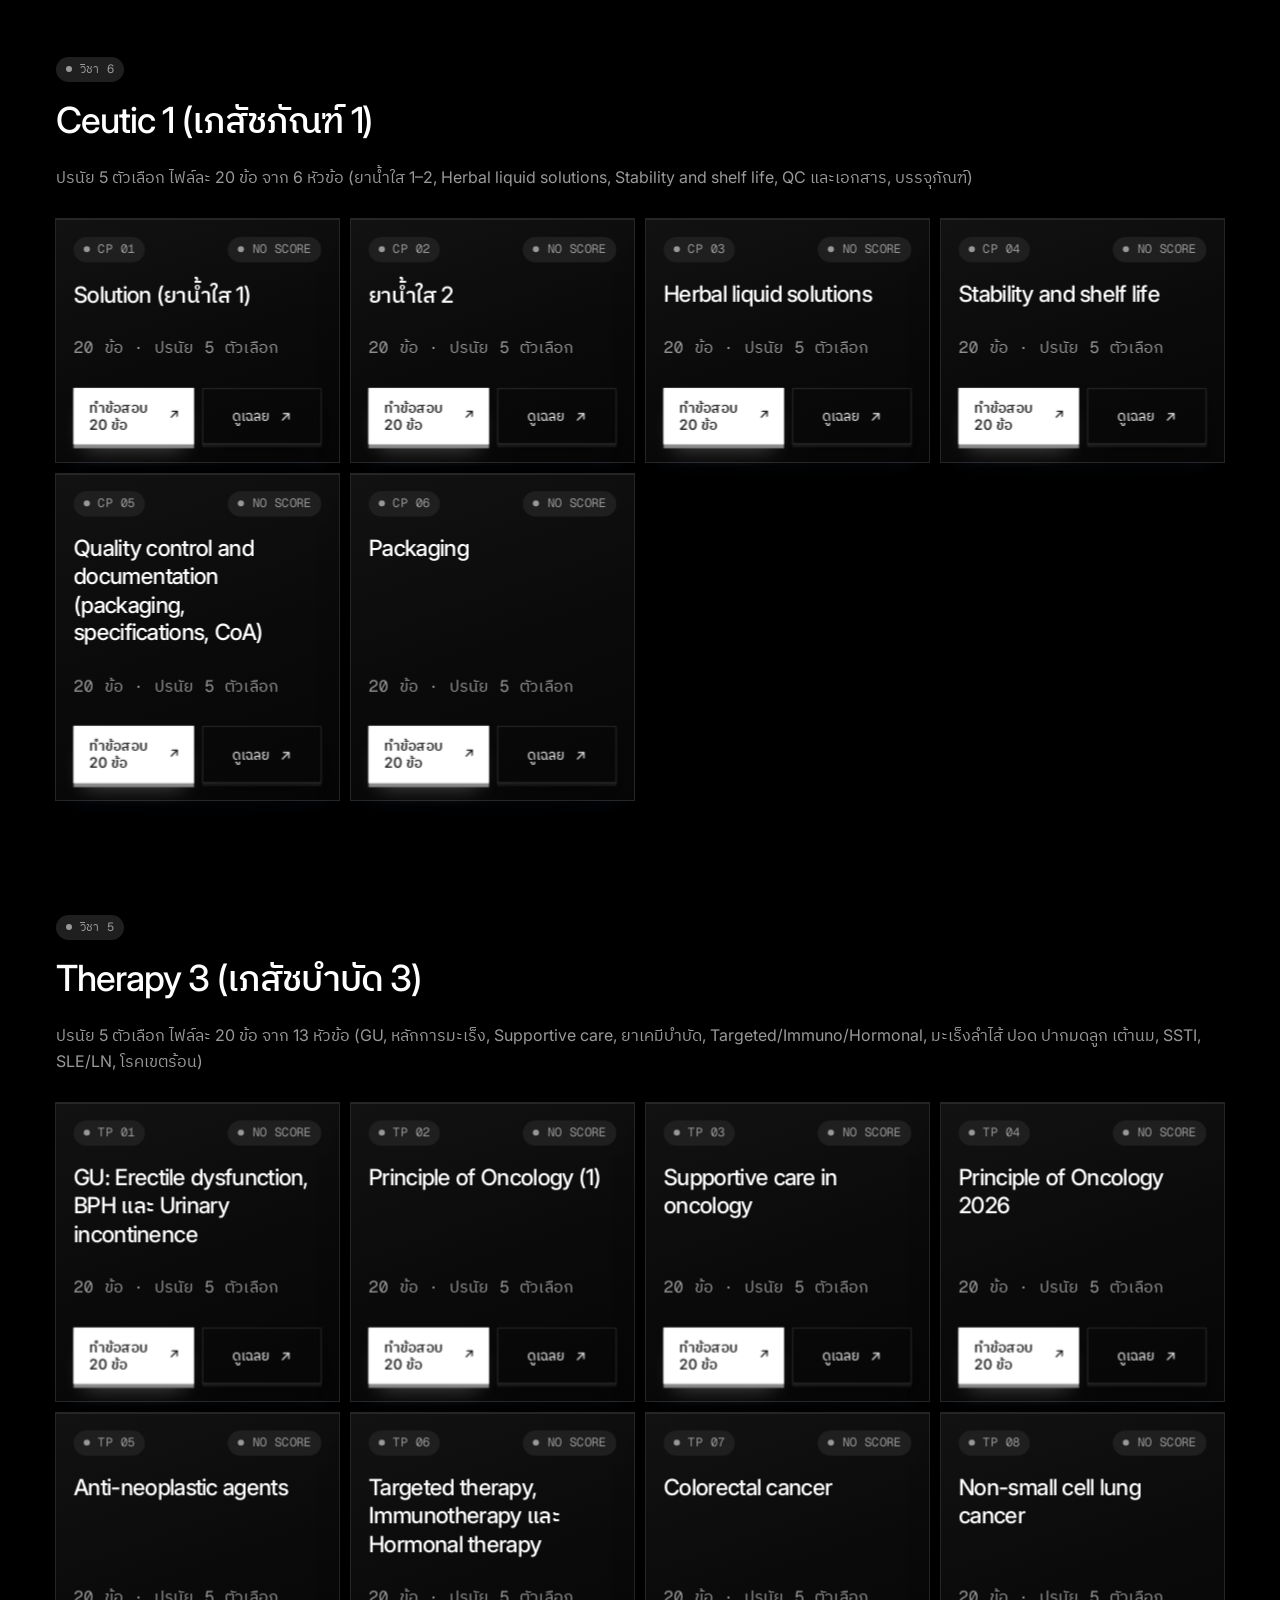
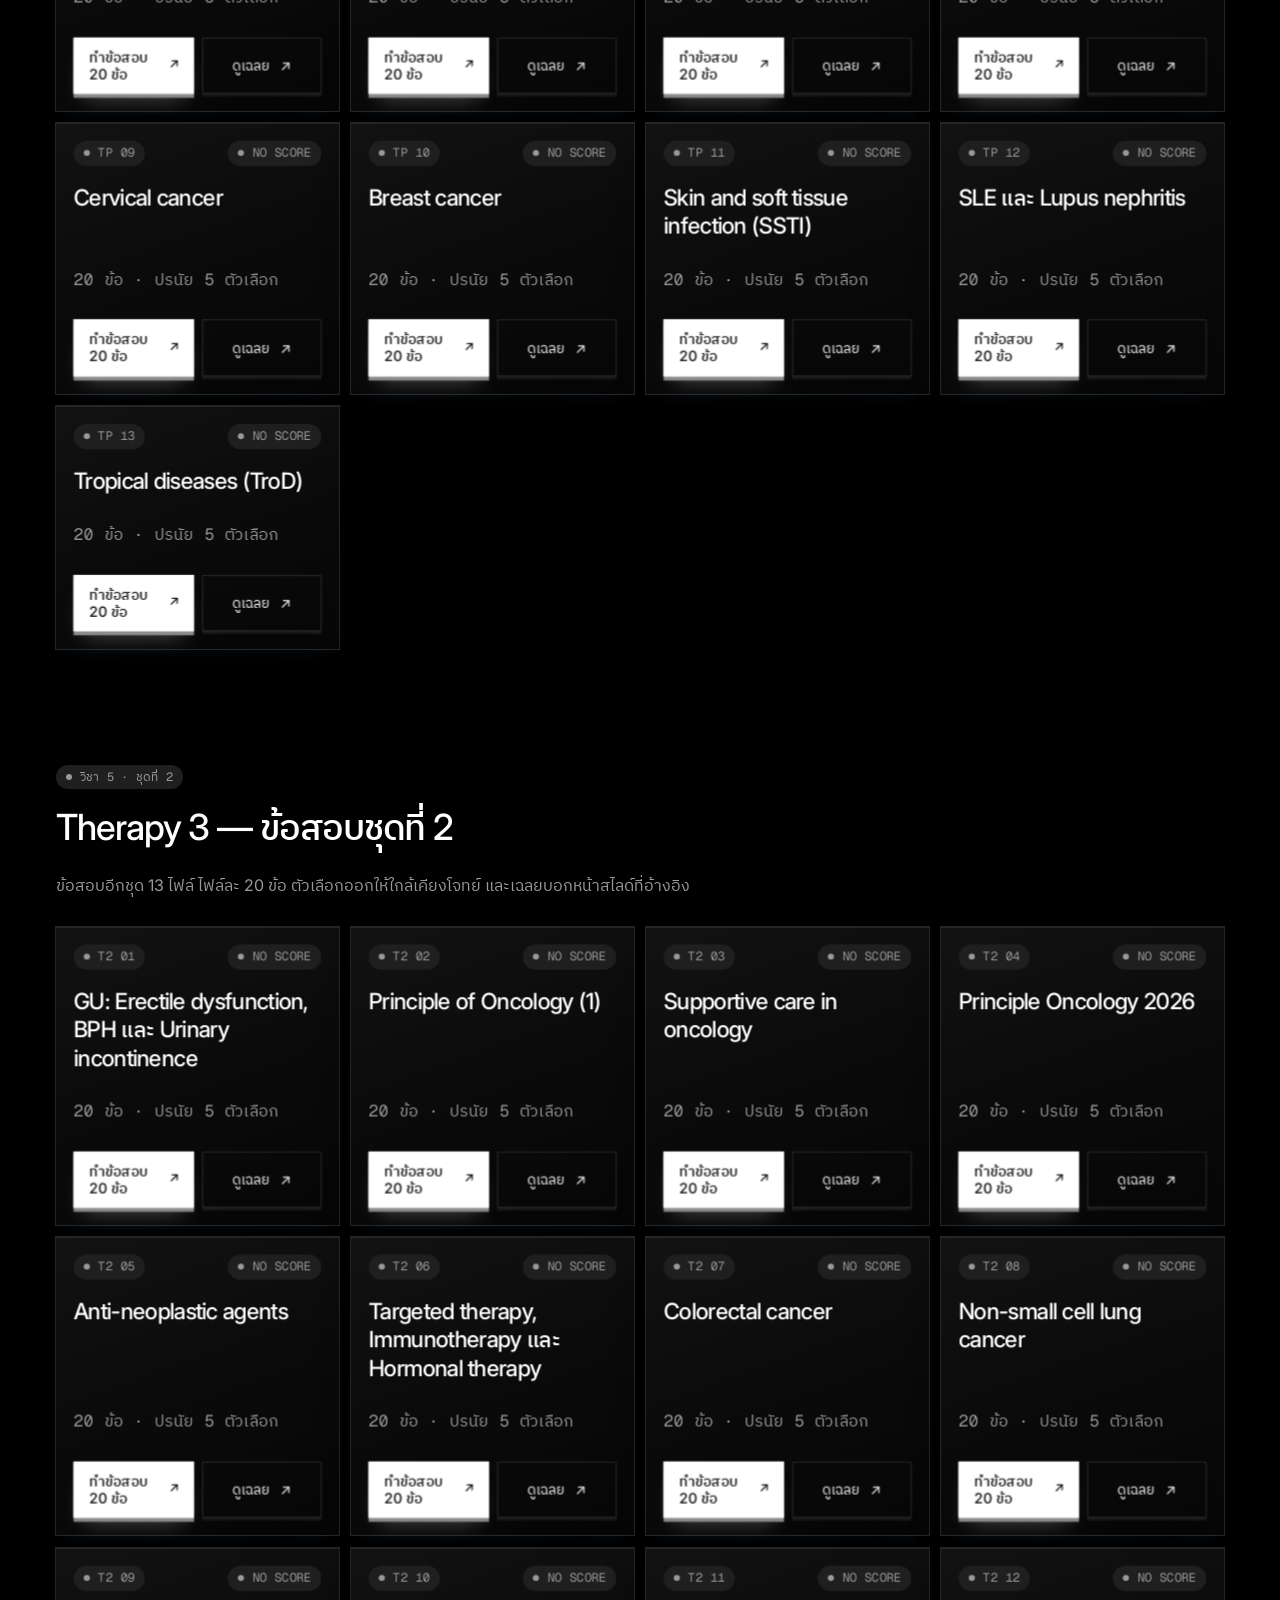
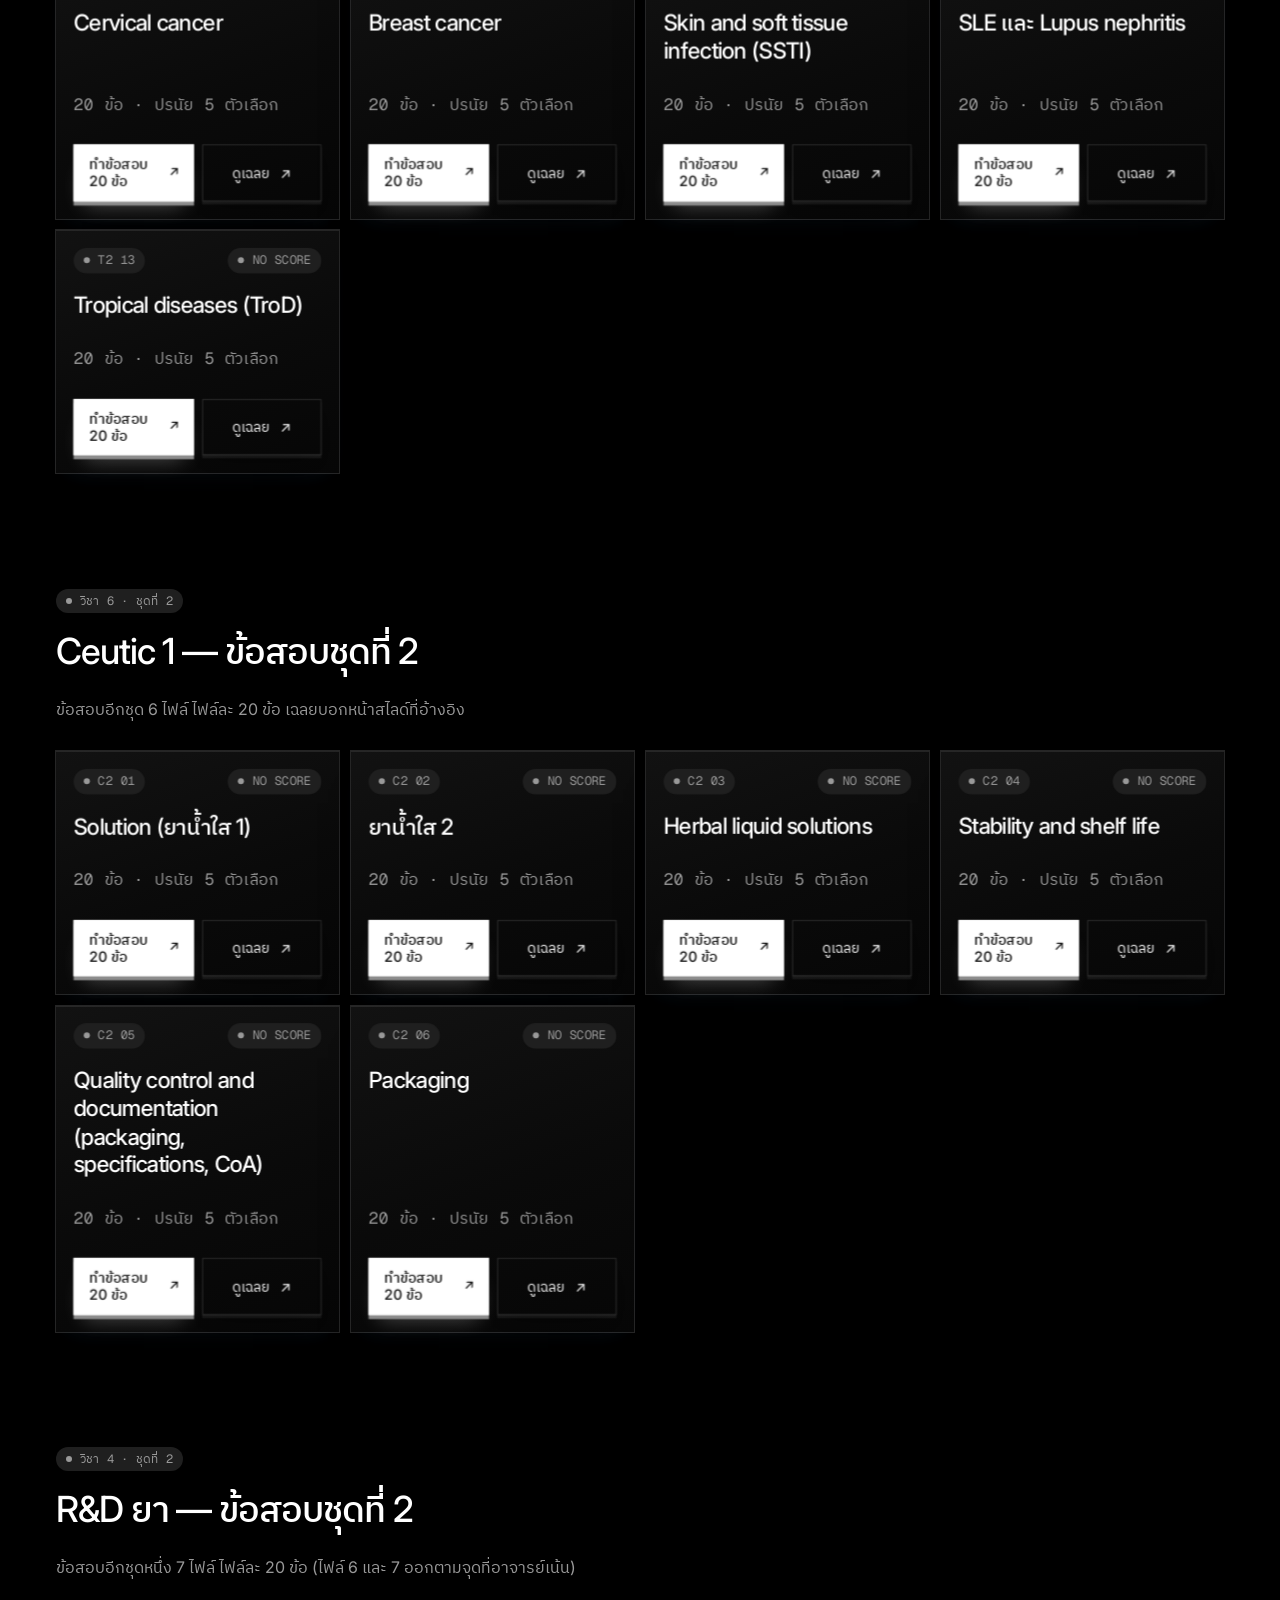
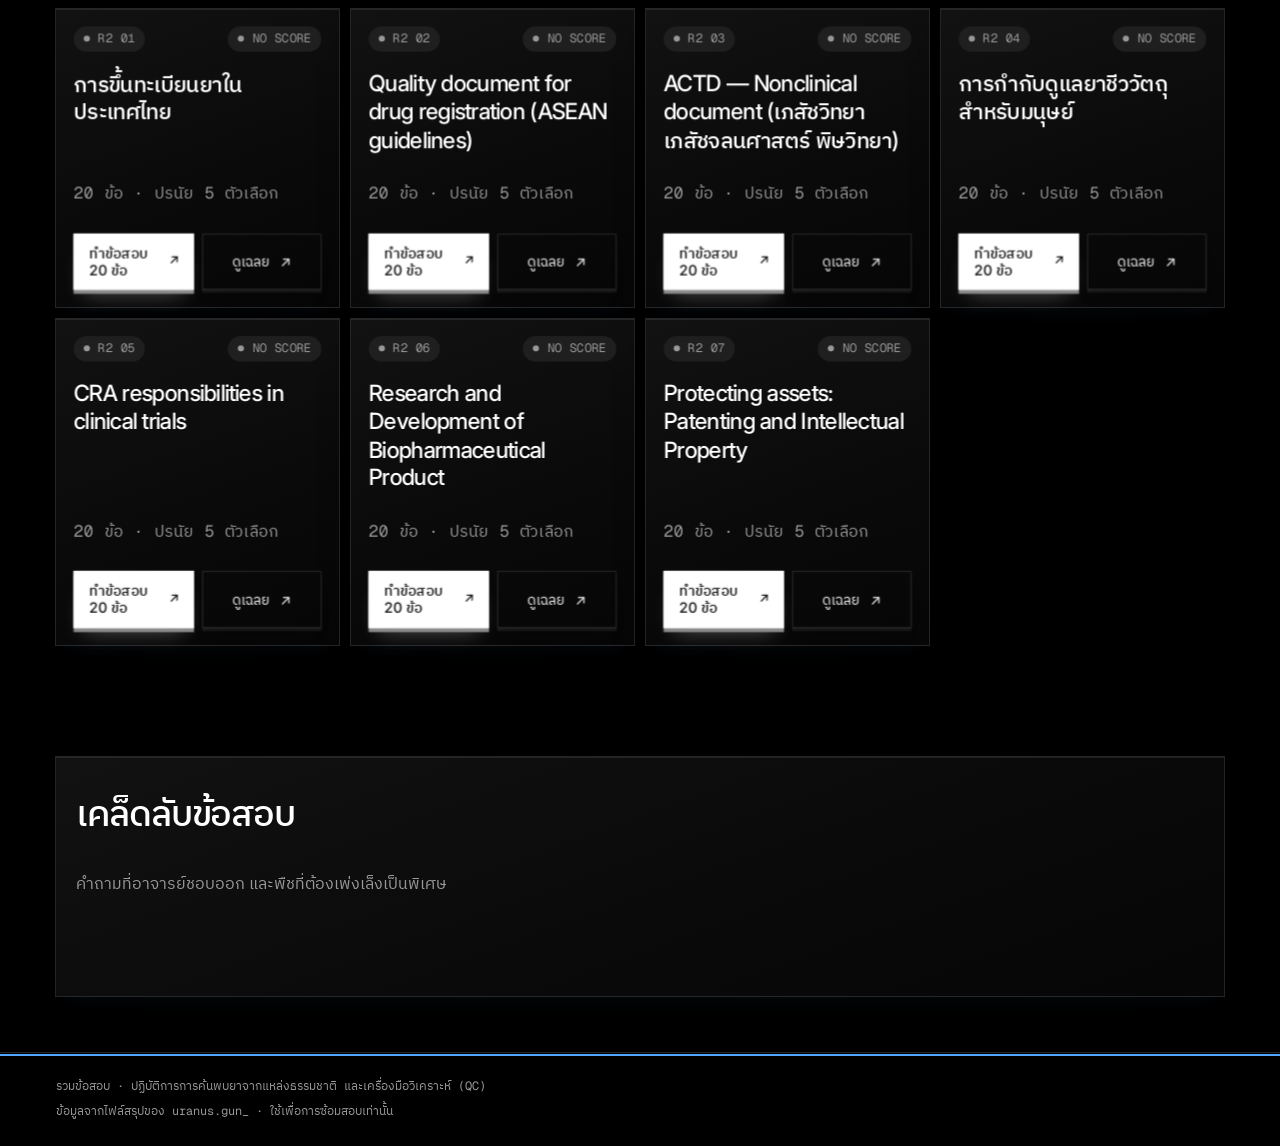
==== commit 7f71234d: "Add Ceutic 1 exam set 2 (6 files x 20 Q) with slide page references Co-Authored-By: Claude Sonnet 5." ====
--- a/index.html
+++ b/index.html
@@ -10,7 +10,7 @@
   <link rel="preconnect" href="https://fonts.googleapis.com">
   <link rel="preconnect" href="https://fonts.gstatic.com" crossorigin>
   <link href="https://fonts.googleapis.com/css2?family=Geist+Mono:wght@400;500&family=IBM+Plex+Sans+Thai:wght@400;500;600&family=Inter:opsz,wght@14..32,400..600&display=swap" rel="stylesheet">
-  <link rel="stylesheet" href="./assets/css/style.css?v=26">
+  <link rel="stylesheet" href="./assets/css/style.css?v=27">
 </head>
 <body>
   <a class="skip" href="#app">ข้ามไปเนื้อหา</a>
@@ -28,7 +28,8 @@
         <a href="#/r2" data-nav="r2">R&D ชุด 2</a>
         <a href="#/tp" data-nav="tp">Therapy 3 ชุด 1</a>
         <a href="#/t2" data-nav="t2">Therapy 3 ชุด 2</a>
-        <a href="#/cp" data-nav="cp">วิชา 6 Ceutic 1</a>
+        <a href="#/cp" data-nav="cp">Ceutic 1 ชุด 1</a>
+        <a href="#/c2" data-nav="c2">Ceutic 1 ชุด 2</a>
         <a href="#/review" data-nav="review">ทบทวน</a>
         <a href="#/tips" data-nav="tips">เคล็ดลับ</a>
       </nav>
@@ -44,7 +45,8 @@
     <a href="#/r2">R&D · ข้อสอบชุด 2</a>
     <a href="#/tp">Therapy 3 · ข้อสอบชุด 1</a>
     <a href="#/t2">Therapy 3 · ข้อสอบชุด 2</a>
-    <a href="#/cp">วิชา 6 · Ceutic 1</a>
+    <a href="#/cp">Ceutic 1 · ข้อสอบชุด 1</a>
+    <a href="#/c2">Ceutic 1 · ข้อสอบชุด 2</a>
     <a href="#/review">ทบทวน</a>
     <a href="#/tips">เคล็ดลับ</a>
     <a href="#/setup" class="big">เริ่มทำข้อสอบ ↗</a>
@@ -60,6 +62,6 @@
   </footer>
 
   <div class="lightbox" id="lightbox" hidden role="dialog" aria-label="ดูรูปขยาย"><button class="lb-close" aria-label="ปิด">✕</button><img alt=""></div>
-  <script type="module" src="./assets/js/app.js?v=26"></script>
+  <script type="module" src="./assets/js/app.js?v=27"></script>
 </body>
 </html>
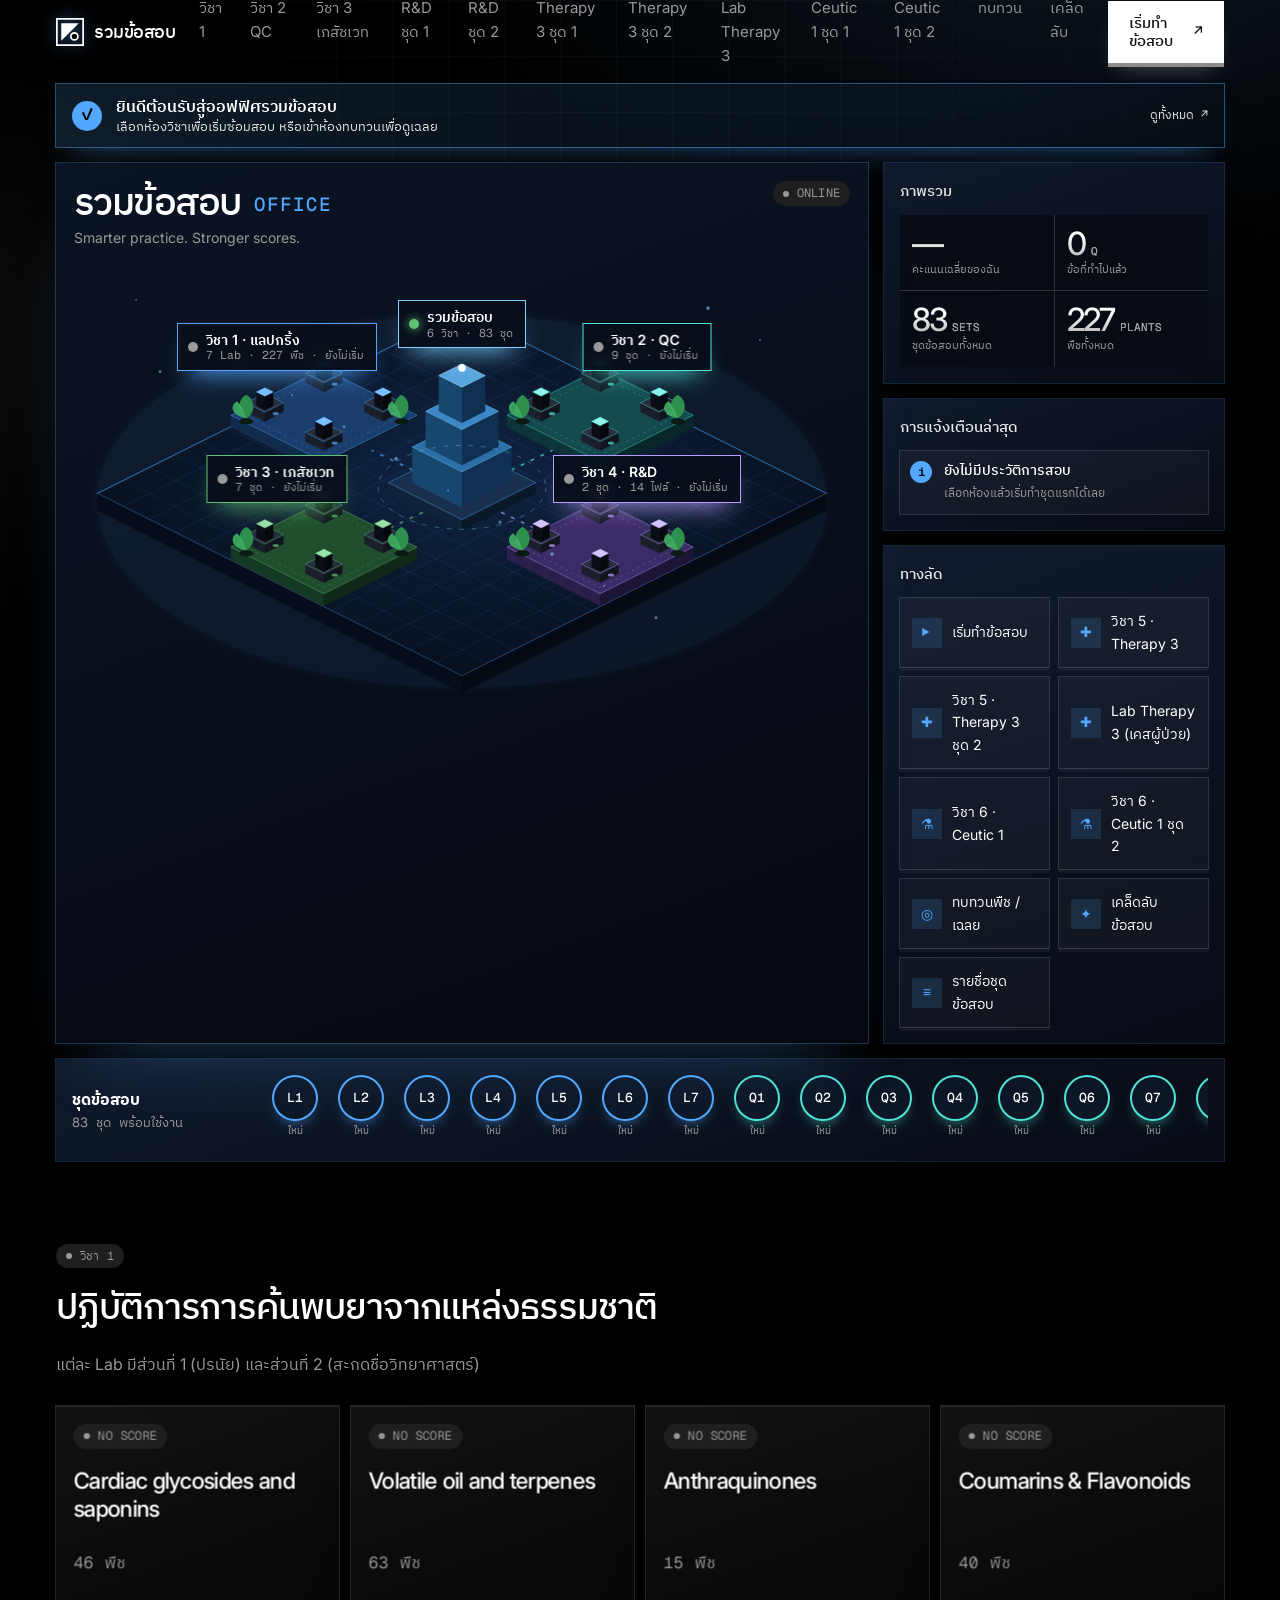
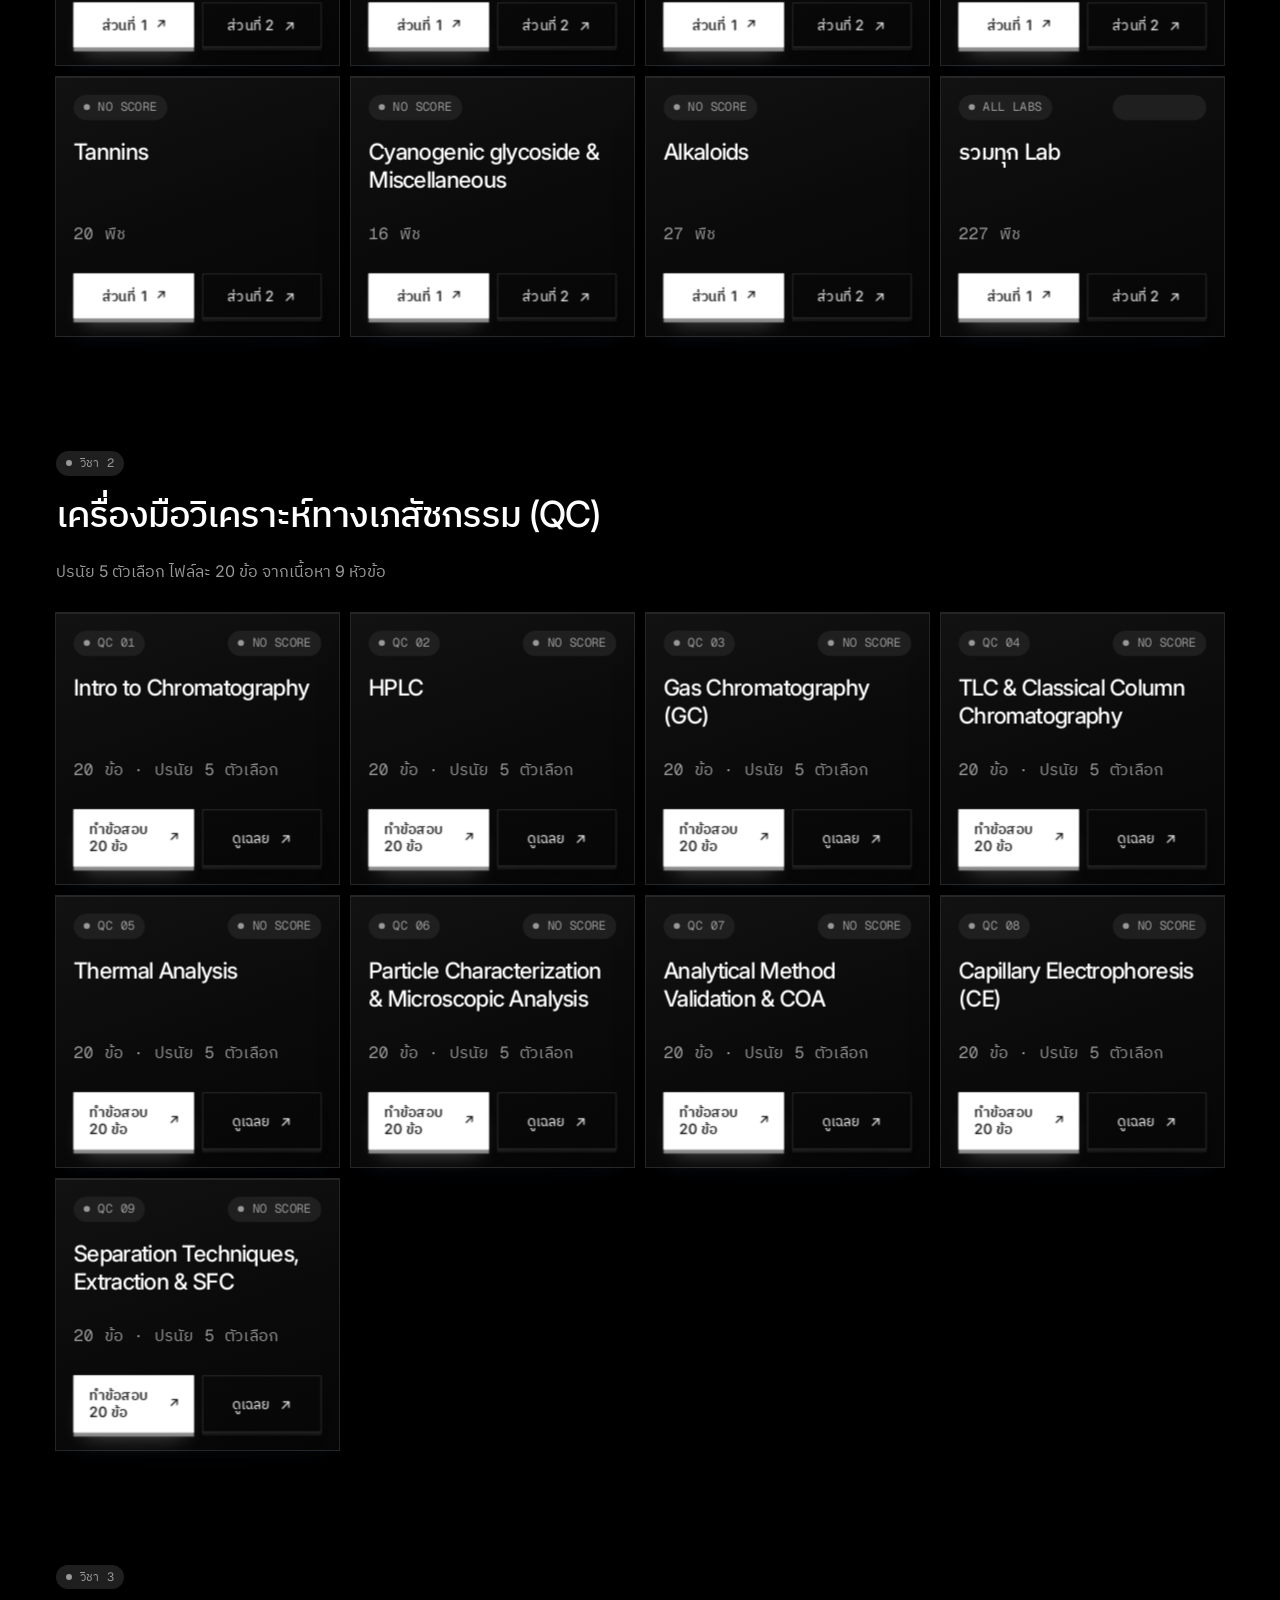
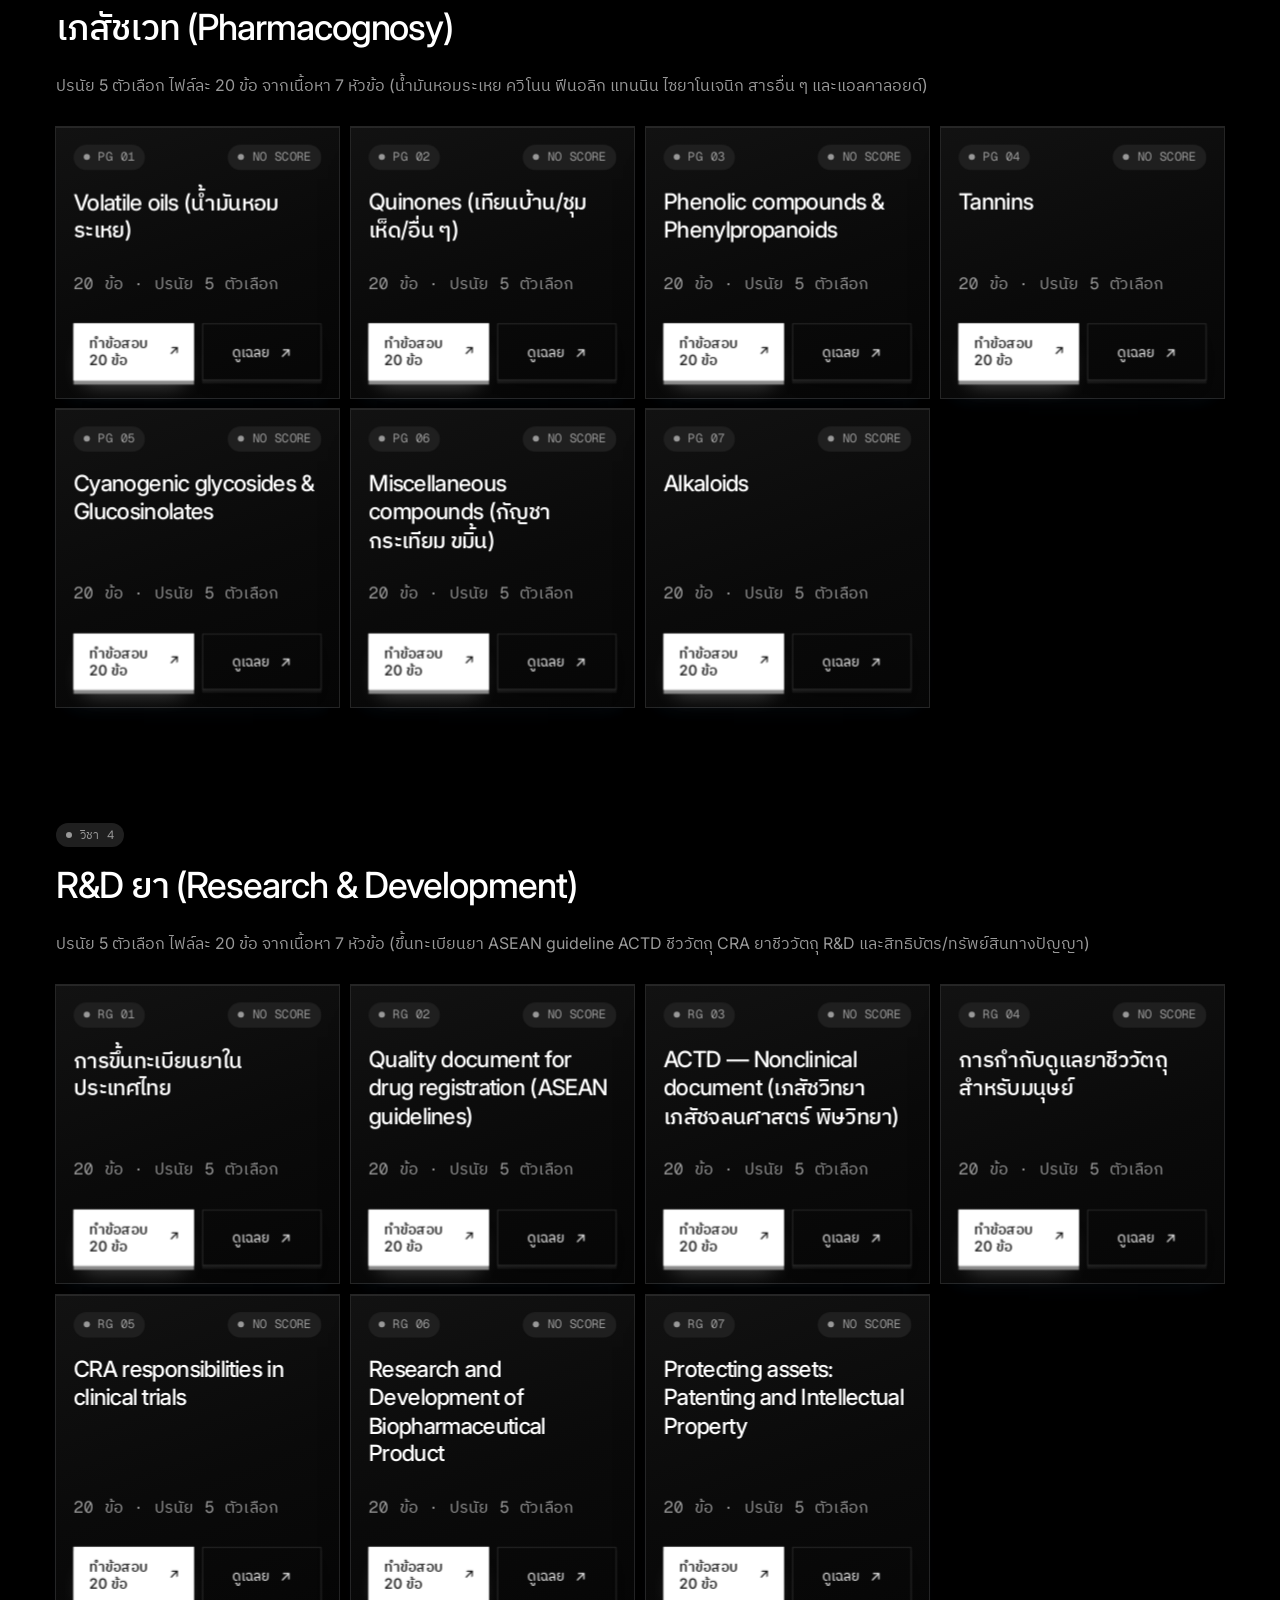
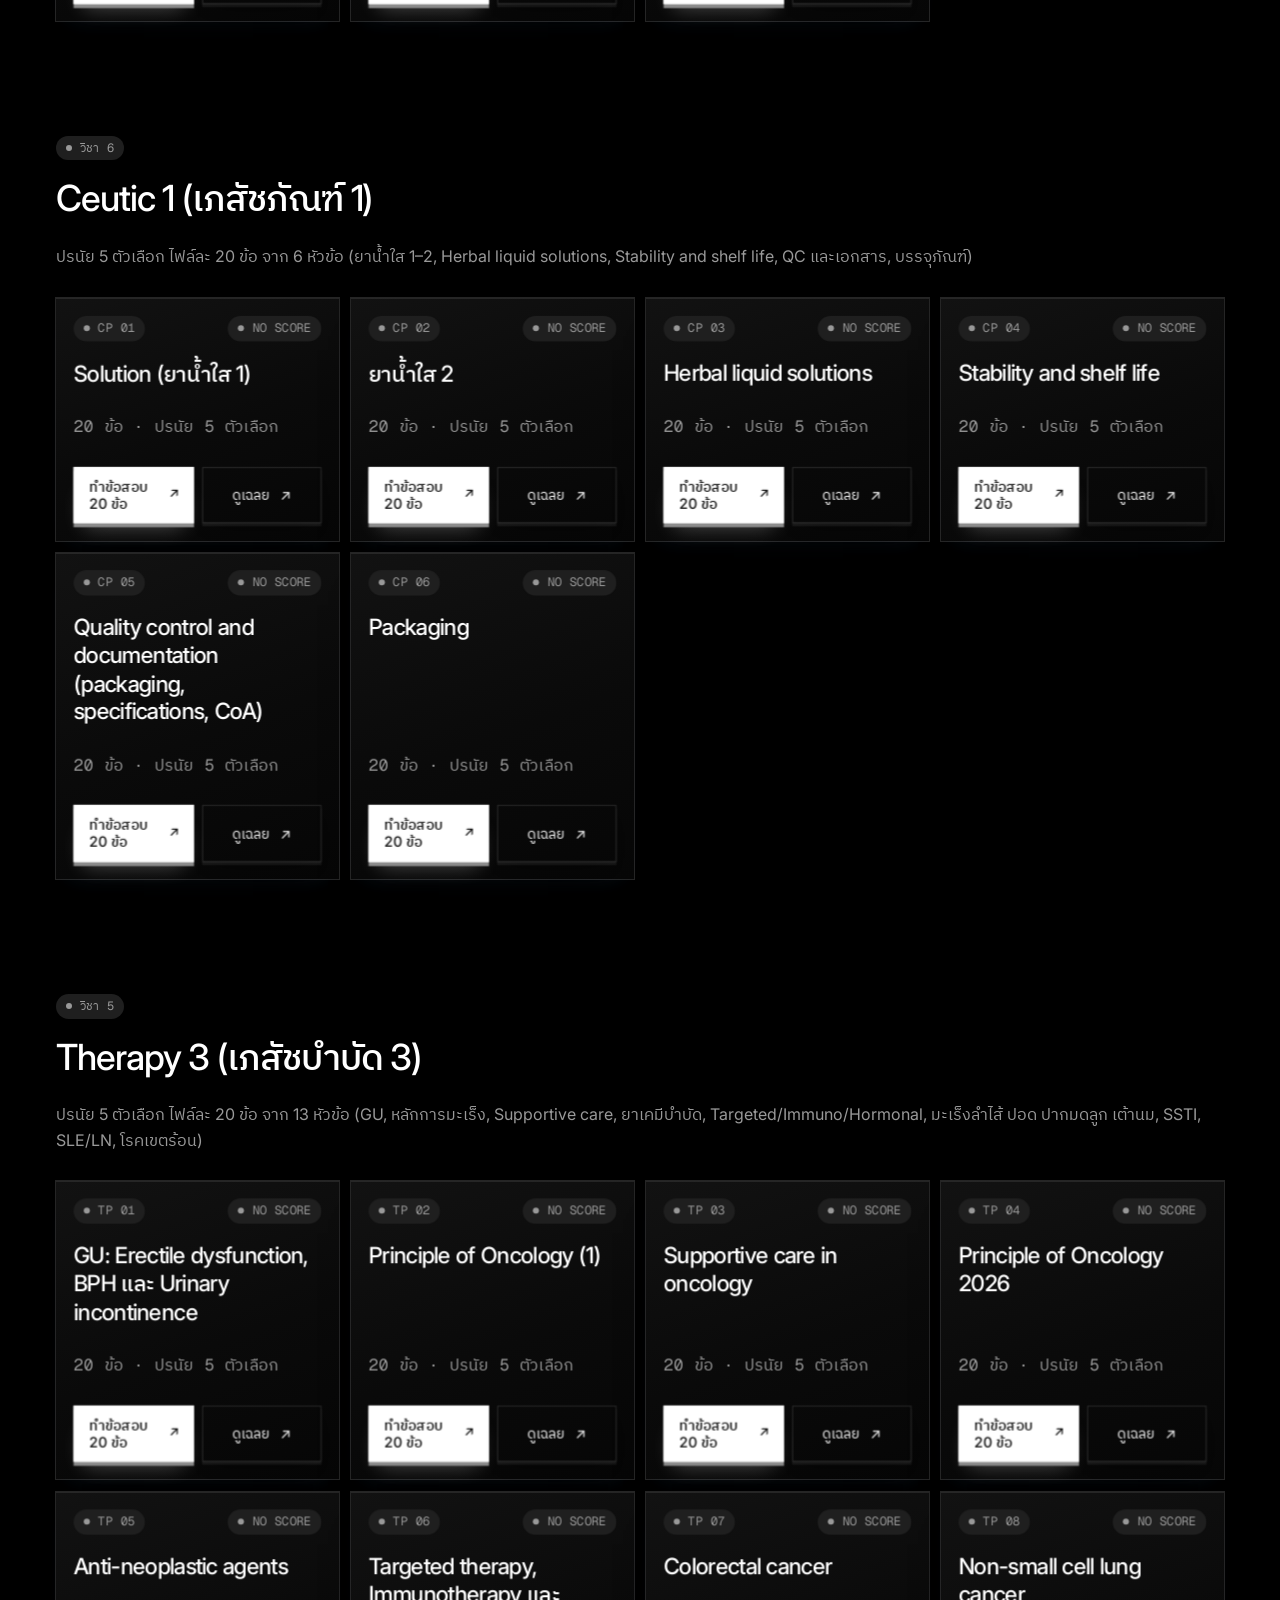
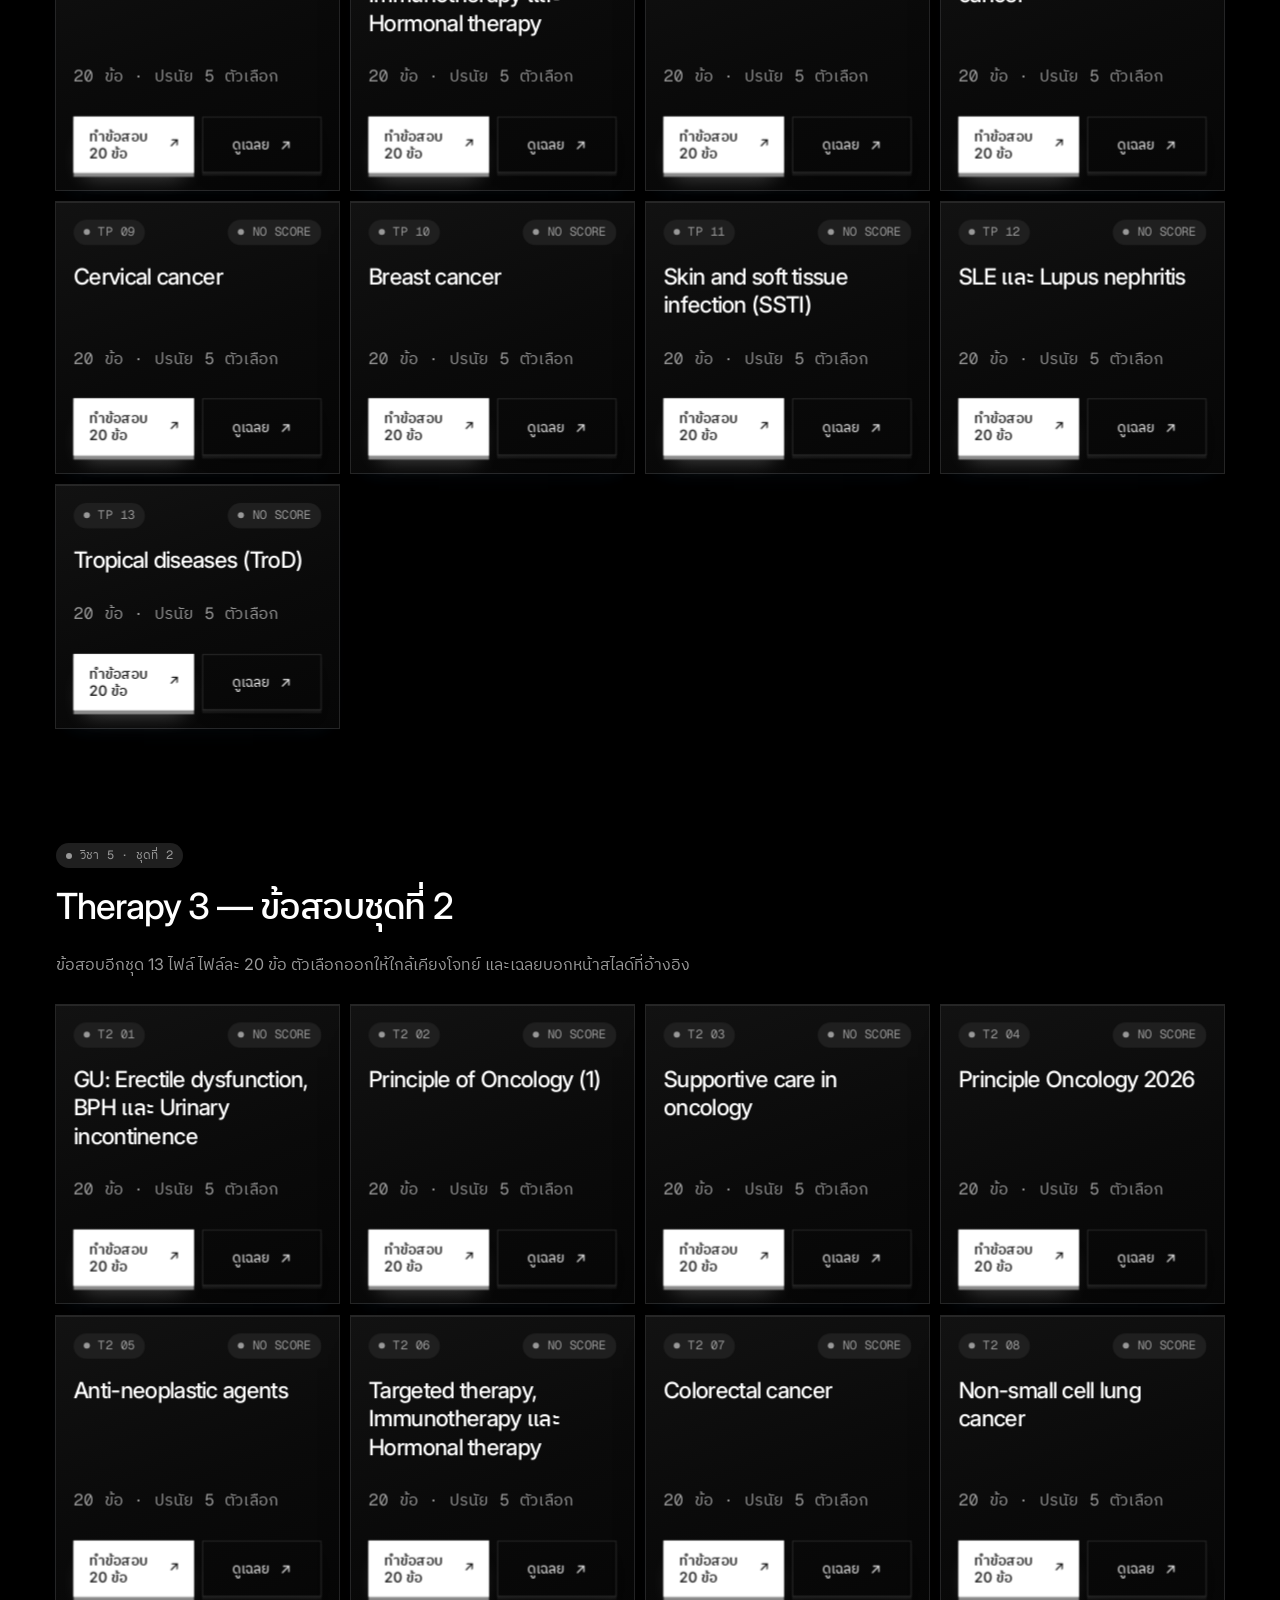
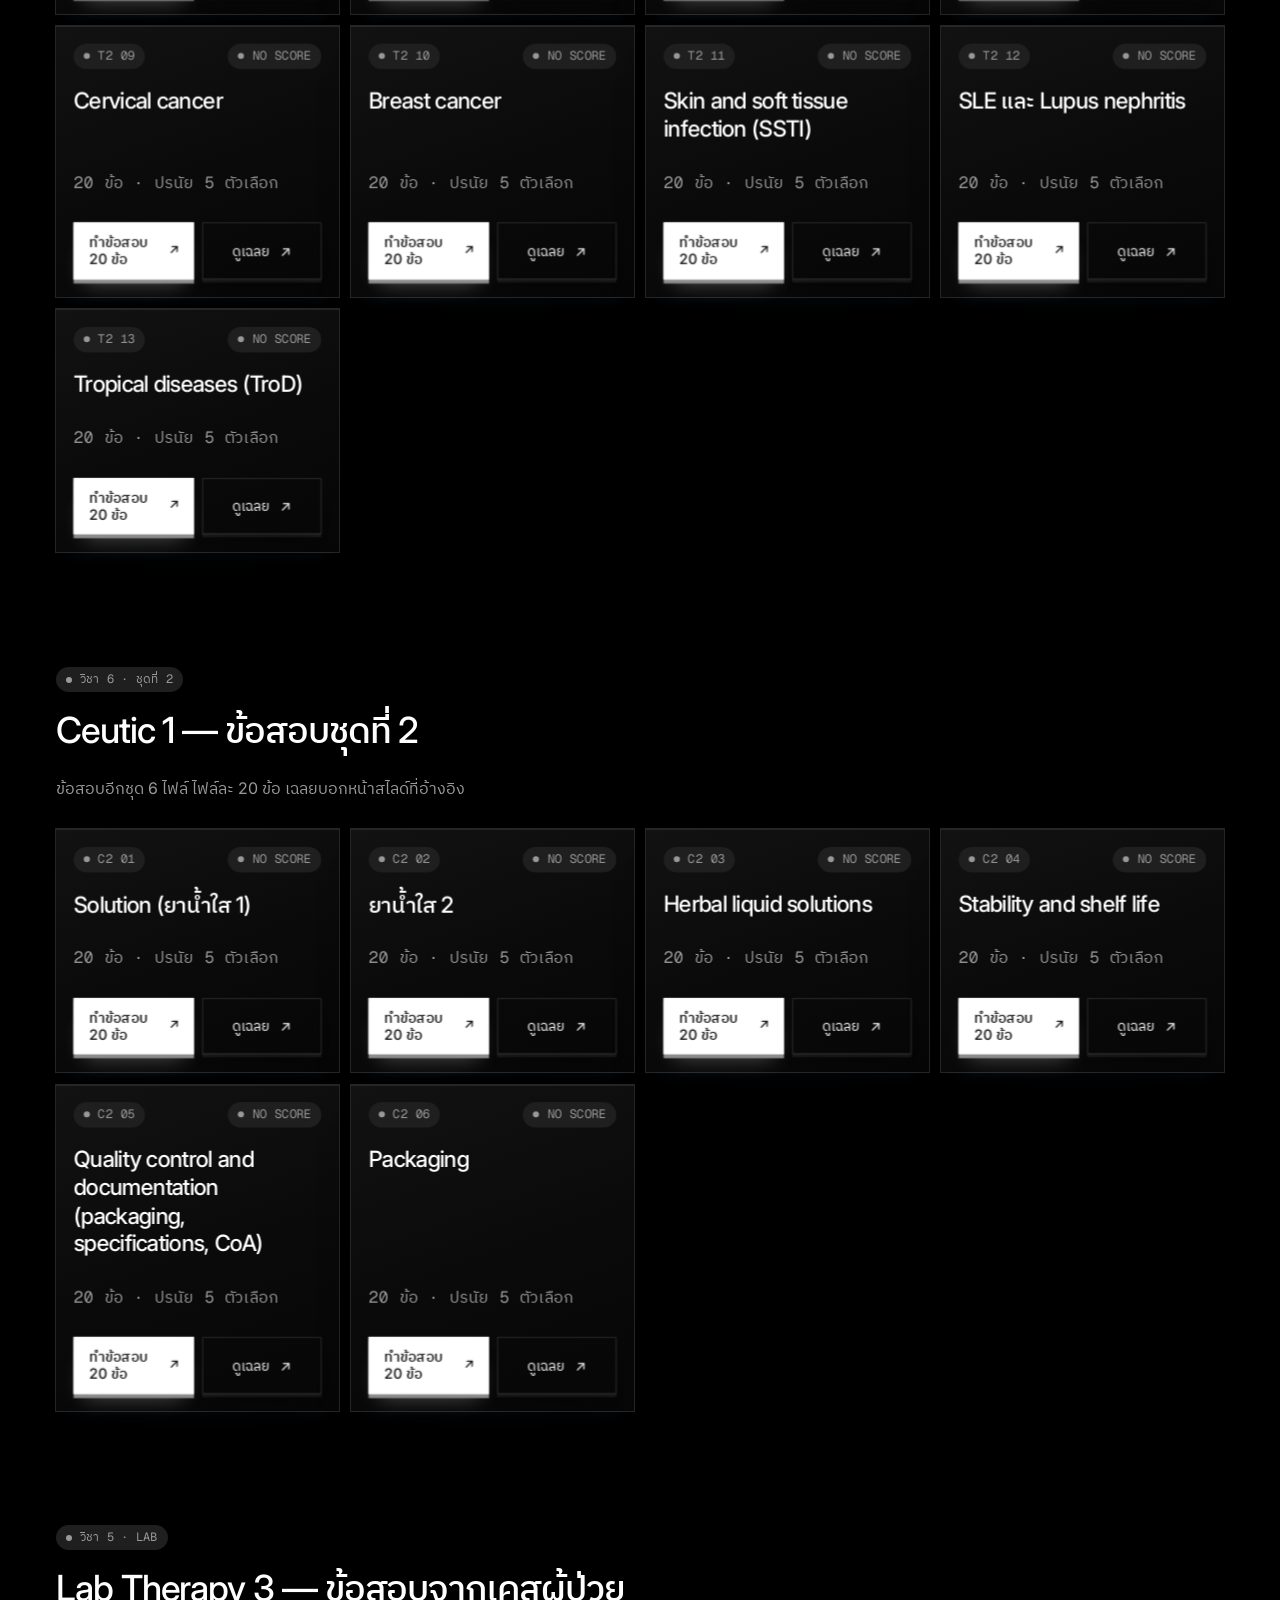
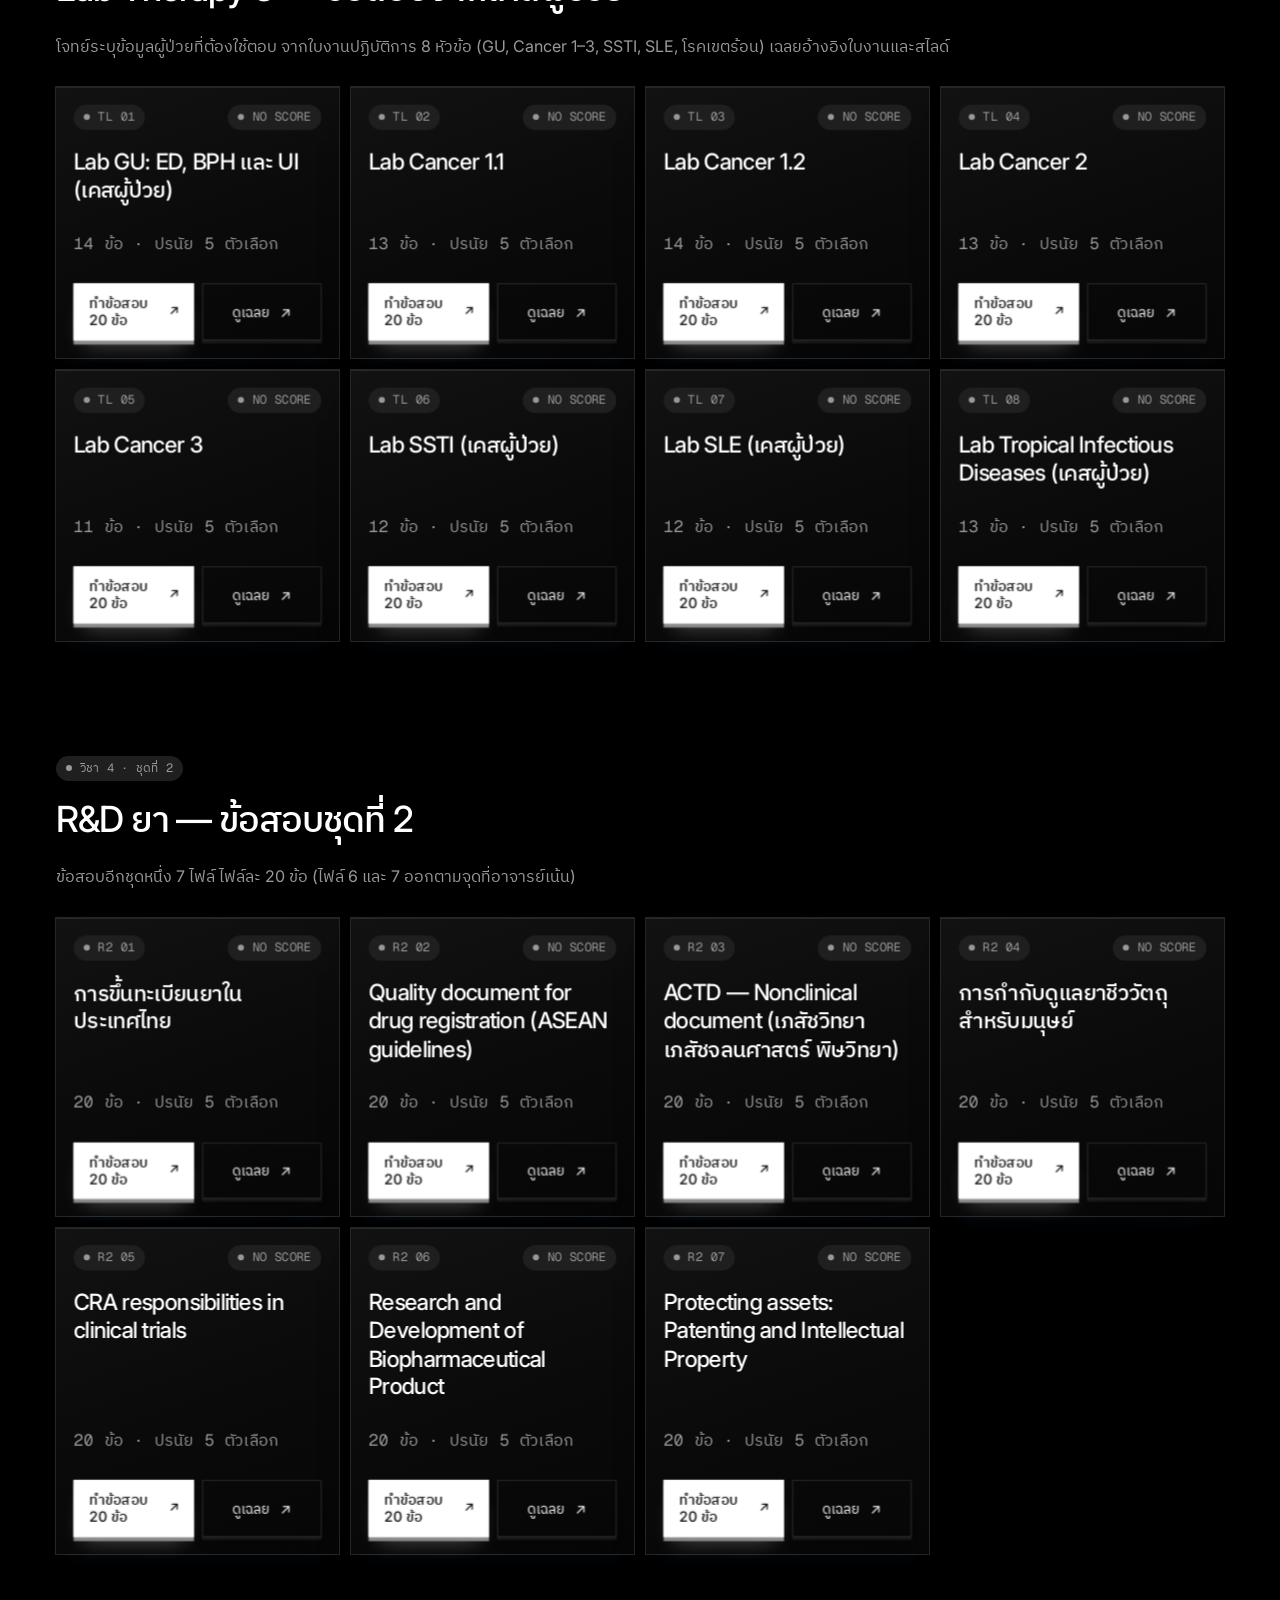
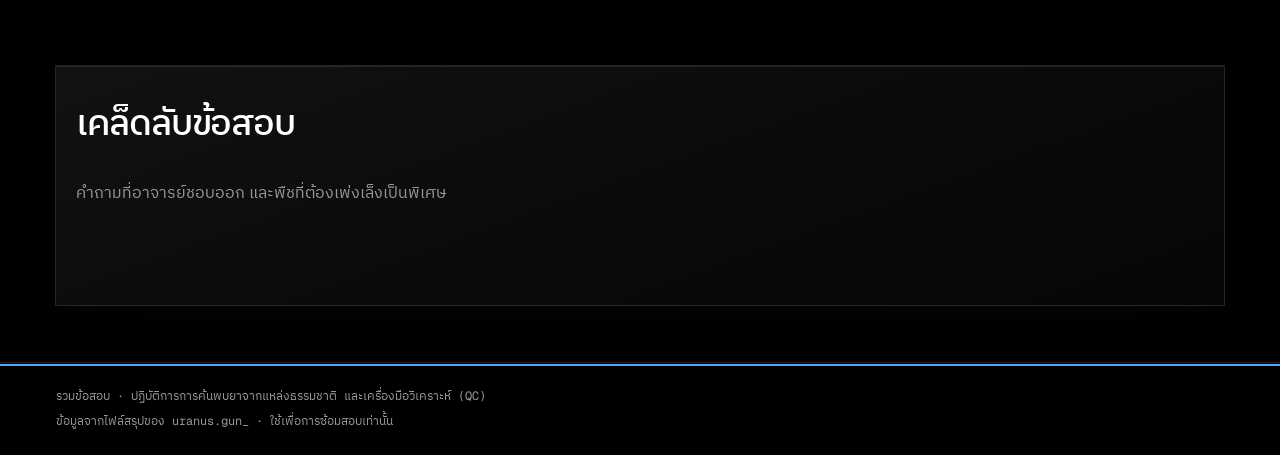
==== commit 5cd54696: "Add Lab Therapy 3 case-based exam (8 files, 102 Q) with lab and slide references Co-Authored-By: Cla" ====
--- a/index.html
+++ b/index.html
@@ -10,7 +10,7 @@
   <link rel="preconnect" href="https://fonts.googleapis.com">
   <link rel="preconnect" href="https://fonts.gstatic.com" crossorigin>
   <link href="https://fonts.googleapis.com/css2?family=Geist+Mono:wght@400;500&family=IBM+Plex+Sans+Thai:wght@400;500;600&family=Inter:opsz,wght@14..32,400..600&display=swap" rel="stylesheet">
-  <link rel="stylesheet" href="./assets/css/style.css?v=27">
+  <link rel="stylesheet" href="./assets/css/style.css?v=28">
 </head>
 <body>
   <a class="skip" href="#app">ข้ามไปเนื้อหา</a>
@@ -28,6 +28,7 @@
         <a href="#/r2" data-nav="r2">R&D ชุด 2</a>
         <a href="#/tp" data-nav="tp">Therapy 3 ชุด 1</a>
         <a href="#/t2" data-nav="t2">Therapy 3 ชุด 2</a>
+        <a href="#/tl" data-nav="tl">Lab Therapy 3</a>
         <a href="#/cp" data-nav="cp">Ceutic 1 ชุด 1</a>
         <a href="#/c2" data-nav="c2">Ceutic 1 ชุด 2</a>
         <a href="#/review" data-nav="review">ทบทวน</a>
@@ -45,6 +46,7 @@
     <a href="#/r2">R&D · ข้อสอบชุด 2</a>
     <a href="#/tp">Therapy 3 · ข้อสอบชุด 1</a>
     <a href="#/t2">Therapy 3 · ข้อสอบชุด 2</a>
+    <a href="#/tl">Lab Therapy 3 · เคสผู้ป่วย</a>
     <a href="#/cp">Ceutic 1 · ข้อสอบชุด 1</a>
     <a href="#/c2">Ceutic 1 · ข้อสอบชุด 2</a>
     <a href="#/review">ทบทวน</a>
@@ -62,6 +64,6 @@
   </footer>
 
   <div class="lightbox" id="lightbox" hidden role="dialog" aria-label="ดูรูปขยาย"><button class="lb-close" aria-label="ปิด">✕</button><img alt=""></div>
-  <script type="module" src="./assets/js/app.js?v=27"></script>
+  <script type="module" src="./assets/js/app.js?v=28"></script>
 </body>
 </html>
